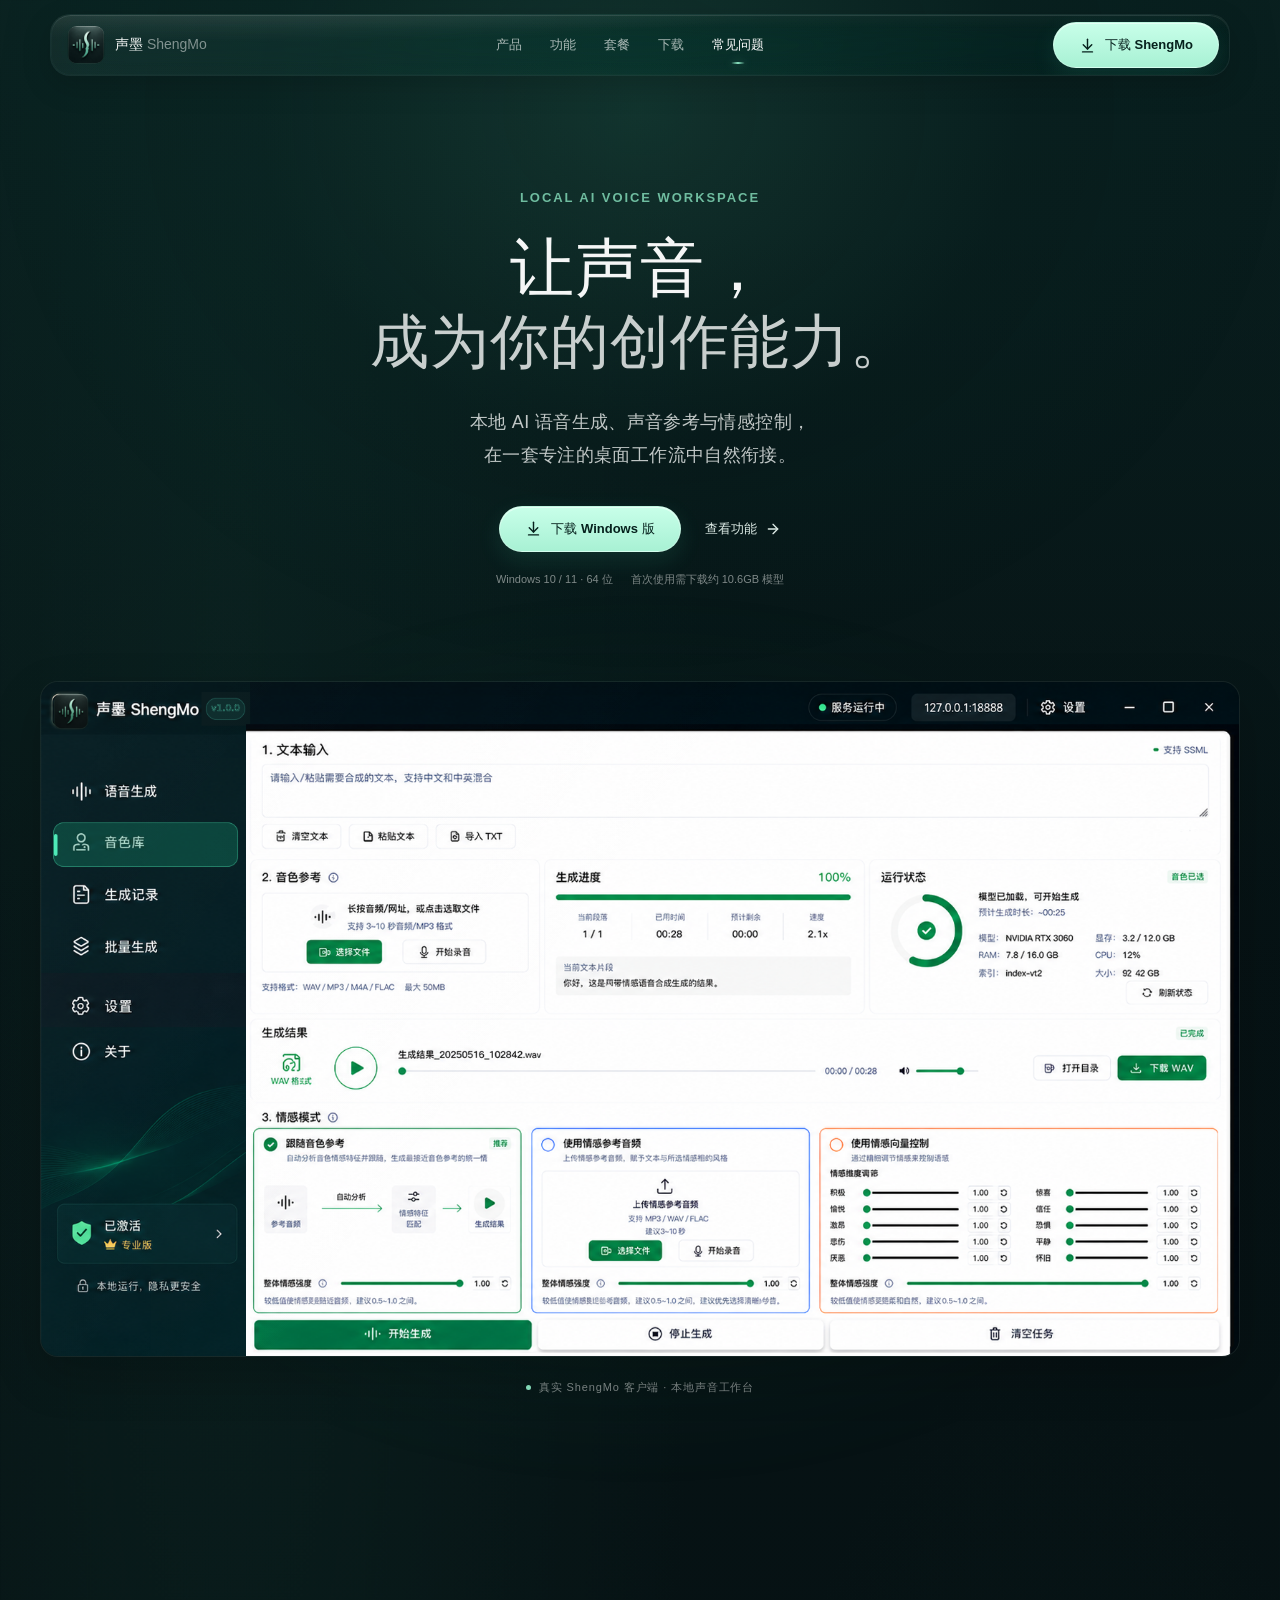
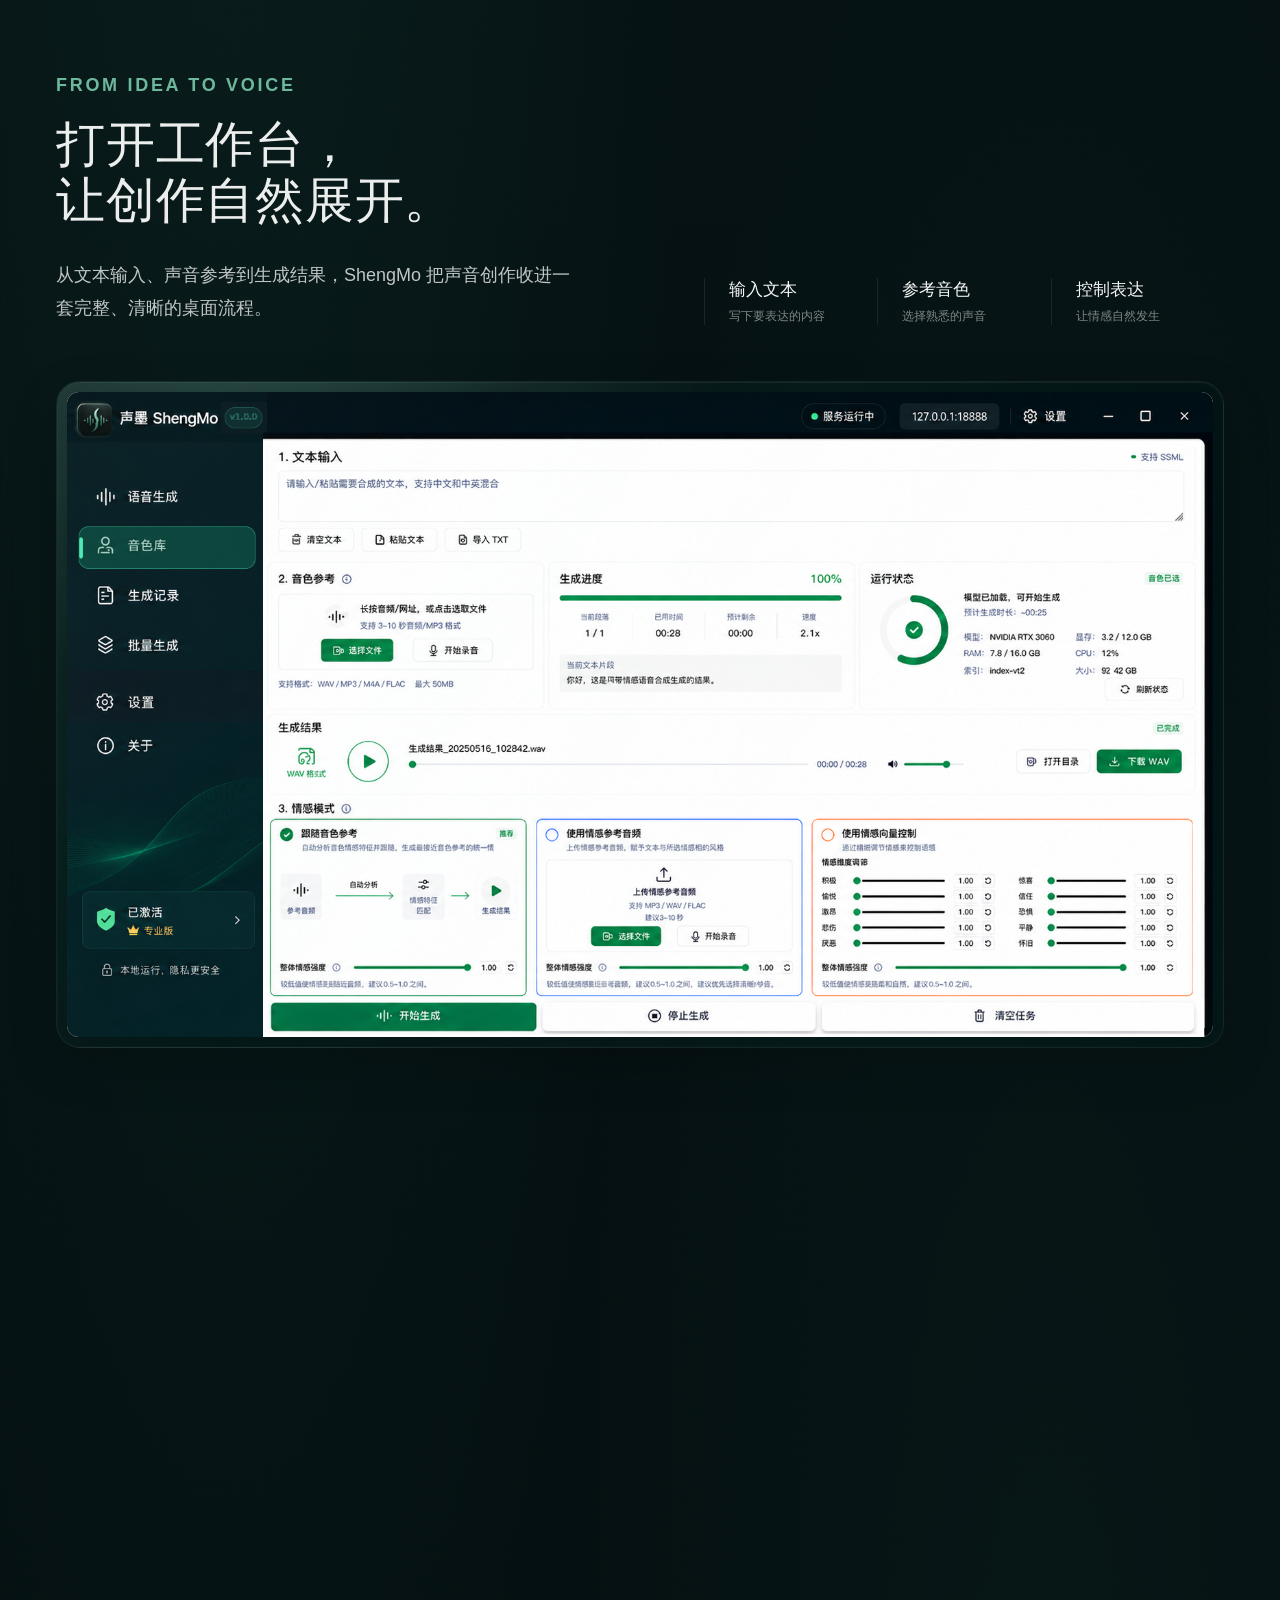
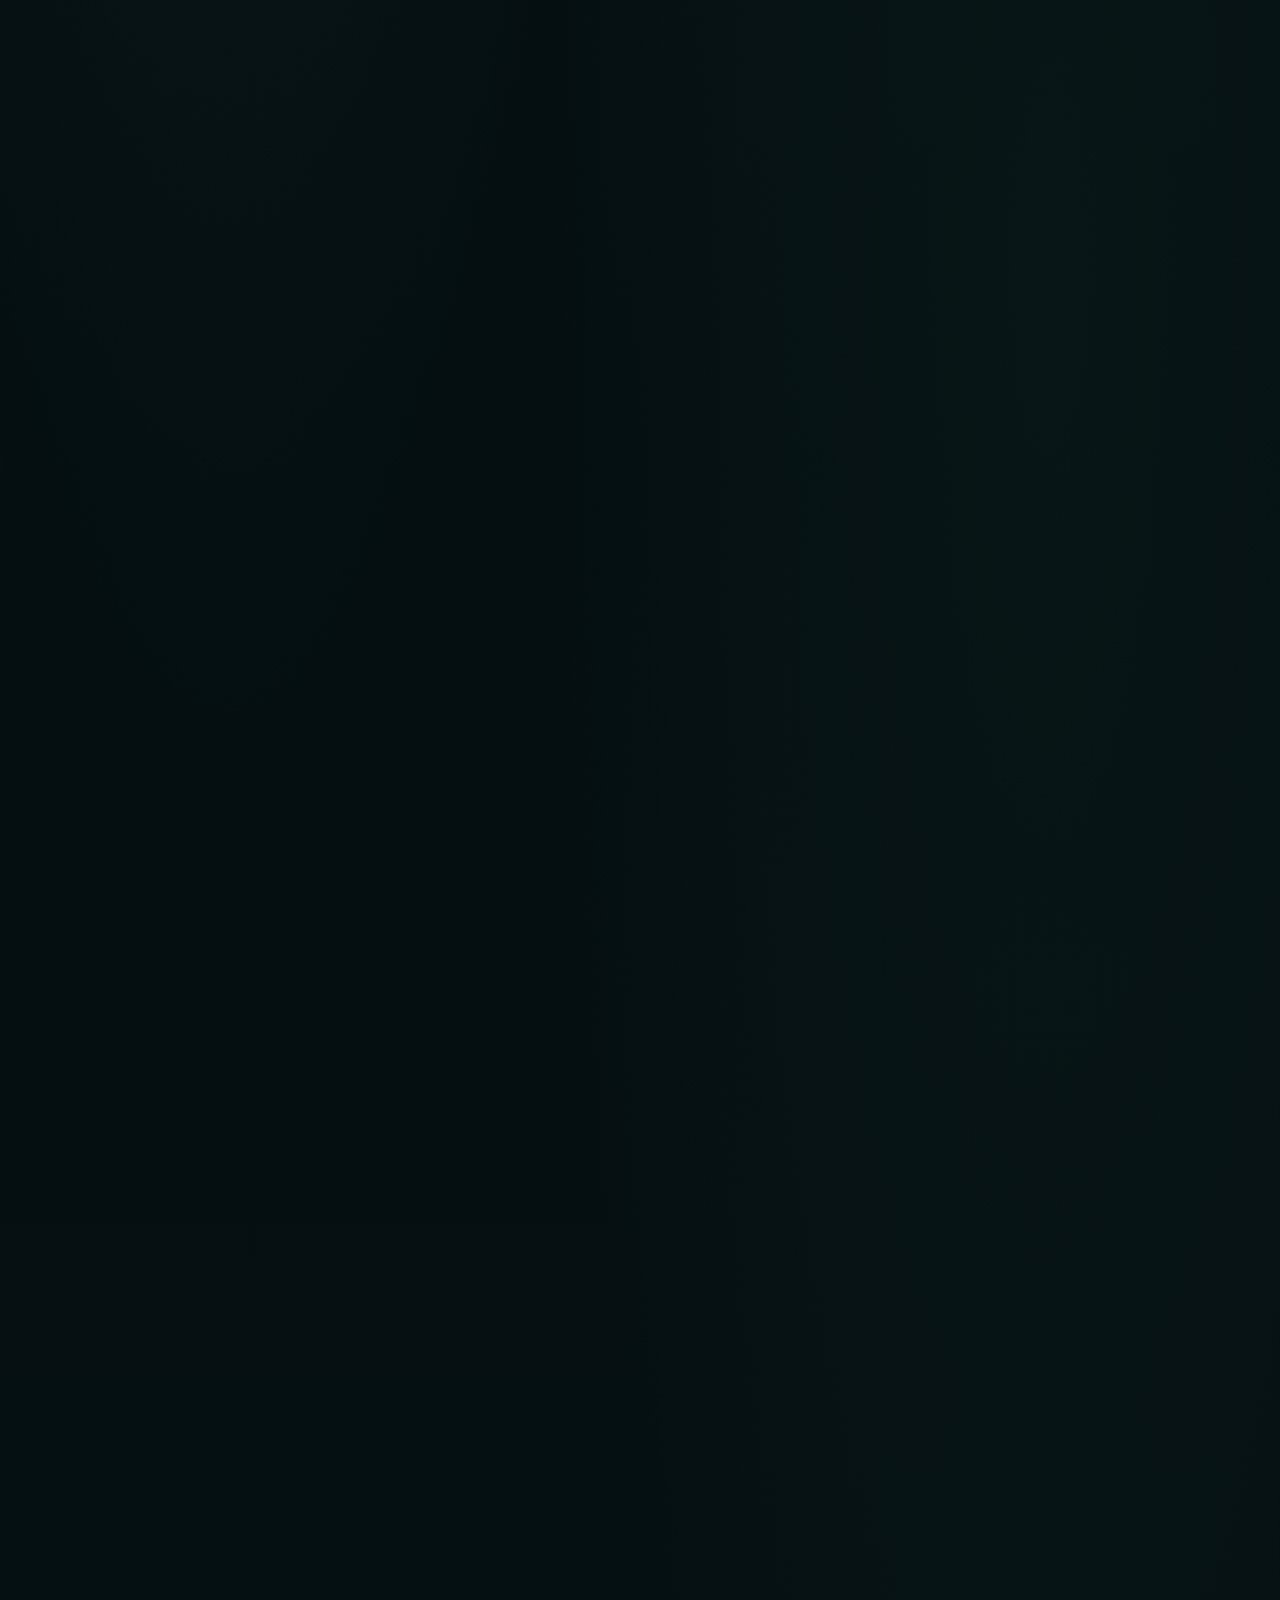
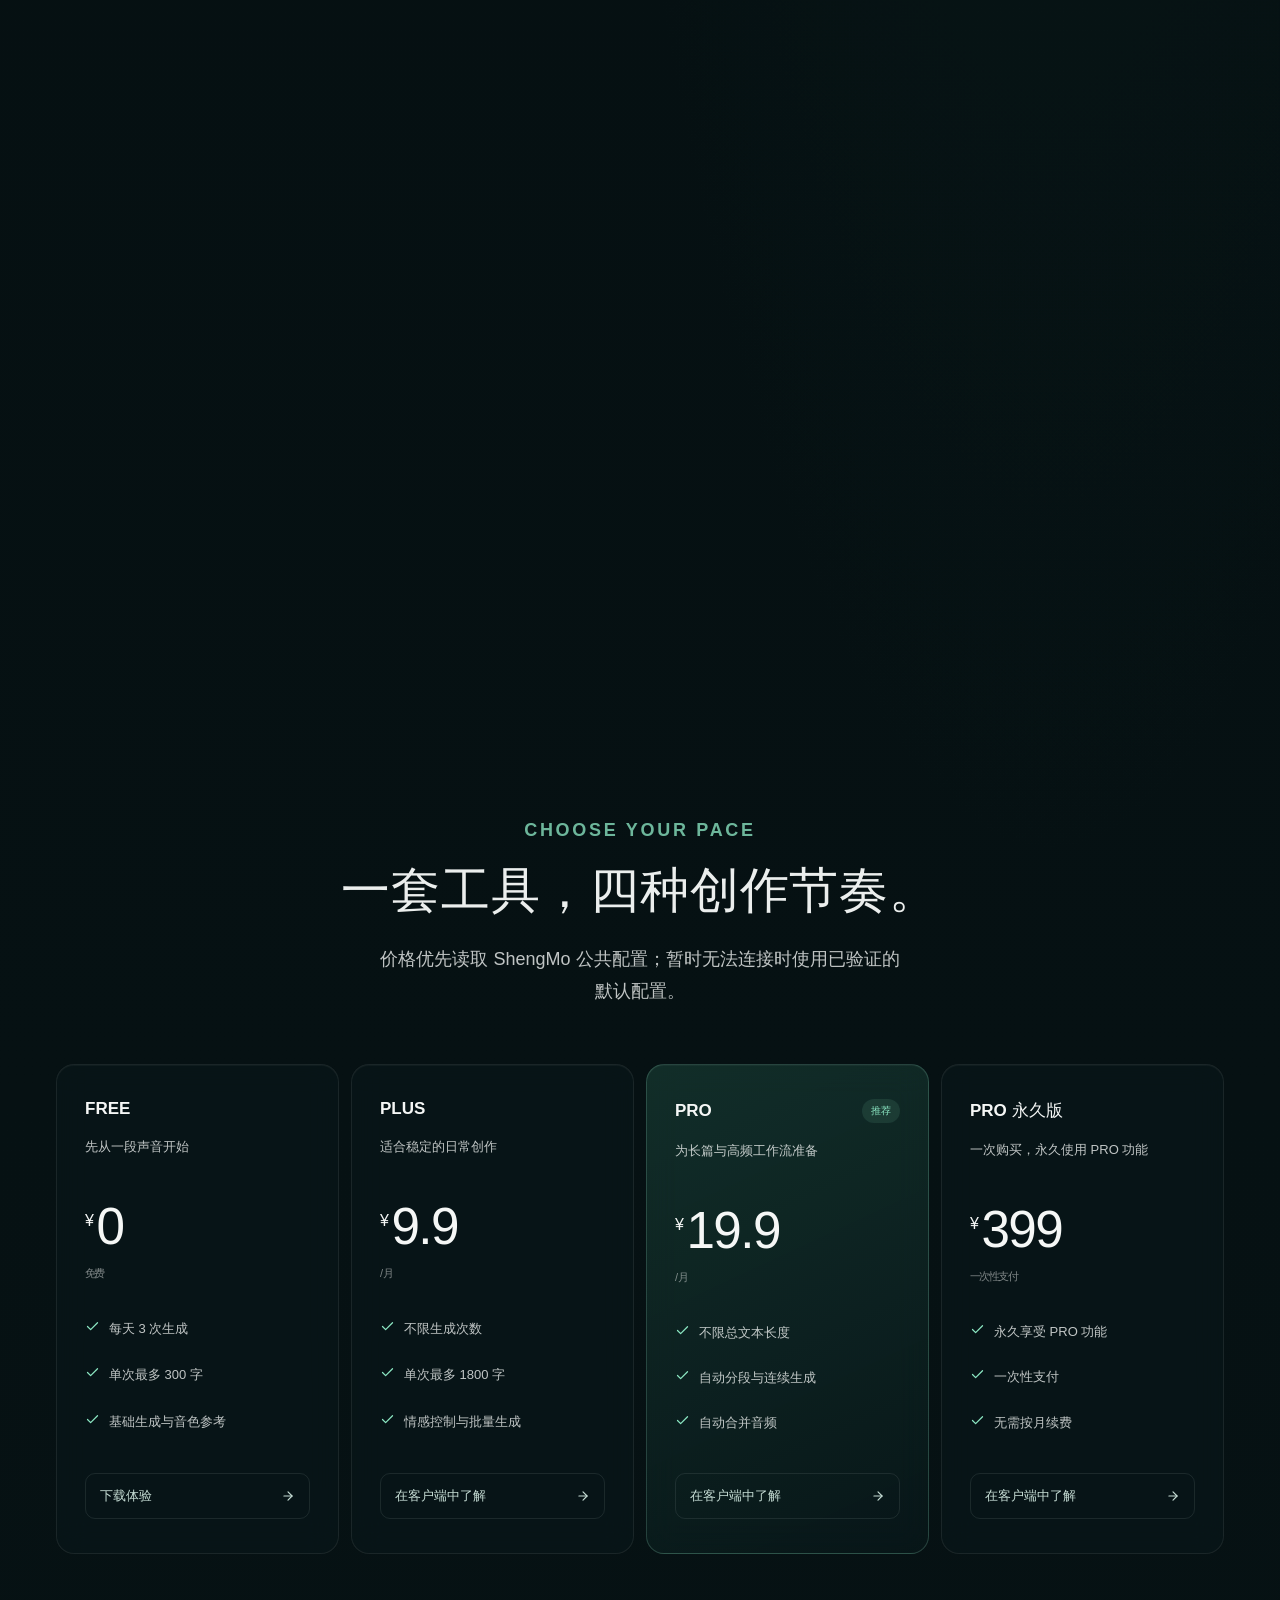
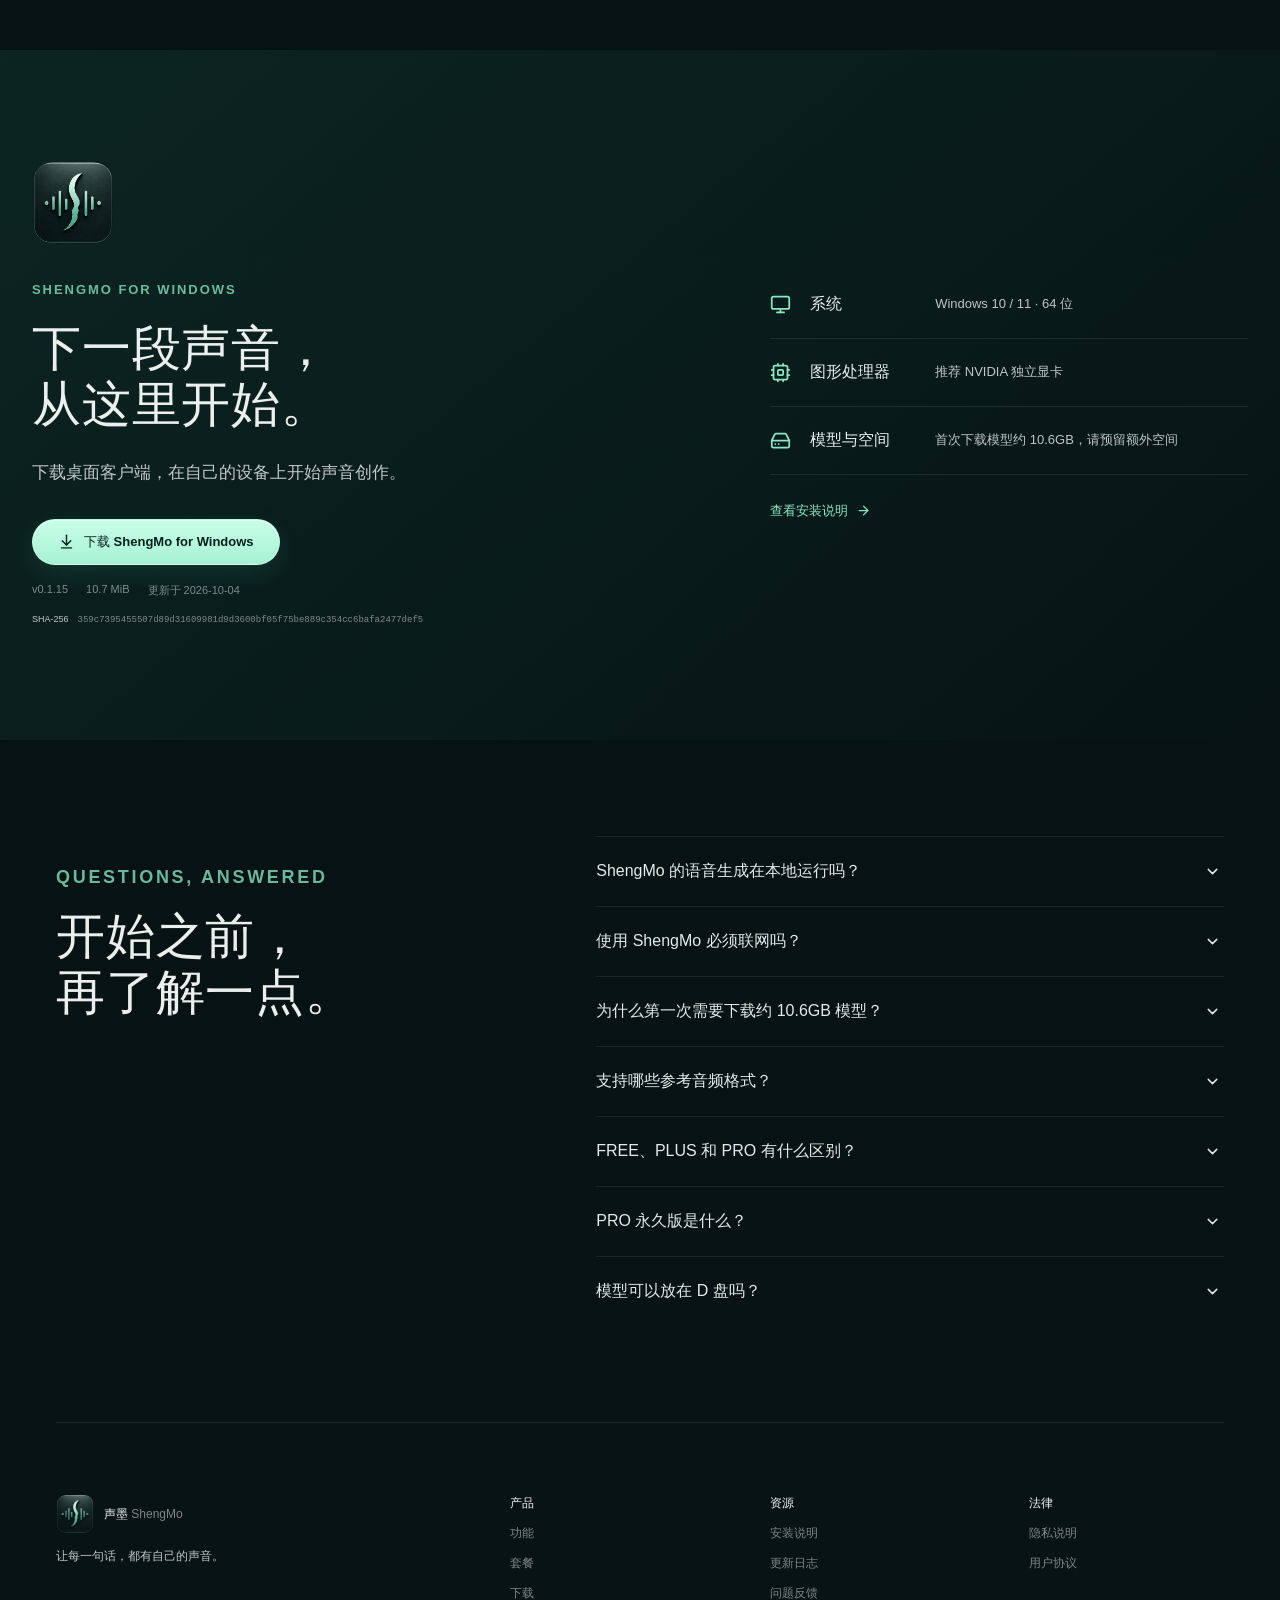
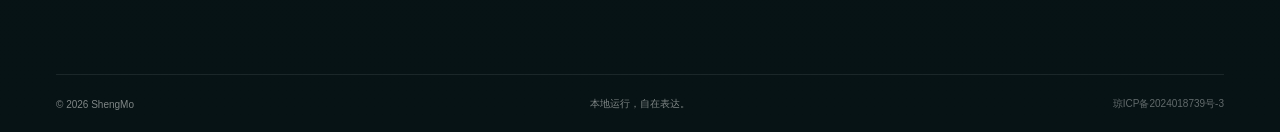
==== index.html @ d425d08d "Center feature titles and remove decorative labels" ====
<!doctype html><html lang="zh-CN"><head><meta charset="UTF-8"/><meta name="viewport" content="width=device-width,initial-scale=1"/><meta name="theme-color" content="#071416"/><meta name="description" content="ShengMo 声墨 AI 是 Windows 本地 AI 语音生成工作台，提供声音参考、情感控制、长文本与批量工作流。"/><meta name="robots" content="index,follow,max-image-preview:large"/><link rel="canonical" href="https://shengmoai.cn/"/><link rel="icon" href="/assets/brand/logo.png"/><link rel="apple-touch-icon" href="/assets/brand/logo.png"/><link rel="preload" as="image" href="/assets/product-ui/03-语音生成-新.png" fetchpriority="high"/><meta property="og:type" content="website"/><meta property="og:locale" content="zh_CN"/><meta property="og:site_name" content="ShengMo 声墨 AI"/><meta property="og:title" content="ShengMo 声墨 AI｜本地 AI 语音生成工作台"/><meta property="og:description" content="让声音成为你的创作能力。声音参考、情感控制与长文本工作流，主要在本地设备完成。"/><meta property="og:url" content="https://shengmoai.cn/"/><meta property="og:image" content="https://shengmoai.cn/assets/brand/splash-screen-reference.png"/><meta name="twitter:card" content="summary_large_image"/><meta name="twitter:title" content="ShengMo 声墨 AI｜本地 AI 语音生成工作台"/><meta name="twitter:description" content="声音参考、情感控制与长文本工作流，主要在本地设备完成。"/><meta name="twitter:image" content="https://shengmoai.cn/assets/brand/splash-screen-reference.png"/><script type="application/ld+json">{"@context":"https://schema.org","@type":"SoftwareApplication","name":"ShengMo 声墨 AI","applicationCategory":"MultimediaApplication","operatingSystem":"Windows 10, Windows 11","description":"Windows 本地 AI 语音生成工作台，提供声音参考、情感控制、长文本与批量工作流。","url":"https://shengmoai.cn/","softwareVersion":"0.1.0"}</script><title>ShengMo 声墨 AI｜本地 AI 语音生成工作台</title>  <script type="module" crossorigin src="/assets/index-Bf0ekmcc-feature-centered.js"></script>
  <link rel="stylesheet" crossorigin href="/assets/index-D6zKqRLf-feature-centered.css">
</head><body><div id="root"></div></body></html>
---- assets/index-D6zKqRLf-feature-centered.css ----
:root{font-family:Inter,PingFang SC,Microsoft YaHei,Segoe UI,Noto Sans SC,sans-serif;color:#f5f7f6;background:#061012;--bg:#061012;--text:#f5f7f6;--muted:rgba(245,247,246,.74);--dim:rgba(245,247,246,.48);--mint:#8be6c2;--line:rgba(201,234,221,.13);--layout:min(1400px, calc(100% - 112px) );--ease:cubic-bezier(.2,.7,.2,1)}*{box-sizing:border-box}html{scroll-behavior:smooth;scroll-padding-top:86px}body{margin:0;min-width:320px;background:radial-gradient(circle at 50% 0,rgba(33,102,83,.16),transparent 28%),var(--bg);color:var(--text);font-synthesis:none}a{color:inherit;text-decoration:none}button{font:inherit}figure,p,h1,h2,h3{margin:0}p{color:var(--muted);line-height:1.8}h1,h2,h3{font-family:Inter,PingFang SC,Microsoft YaHei,Segoe UI,Noto Sans SC,sans-serif;text-wrap:balance}.skip-link{position:fixed;z-index:99;left:16px;top:-70px;padding:10px 14px;background:#fff;color:#071212}.skip-link:focus{top:12px}.announcement{padding:9px 20px;text-align:center;background:#12332d;color:#d9fff0;font-size:12px}.site-header{position:fixed;z-index:50;top:14px;left:0;width:100%;padding:0 22px;transition:.3s var(--ease)}.nav-shell{width:min(1180px,100%);height:62px;margin:auto;padding:0 10px 0 16px;display:flex;align-items:center;justify-content:space-between;border:1px solid transparent;border-radius:16px;transition:.3s var(--ease)}.site-header.scrolled .nav-shell{border-color:var(--line);background:#050f10c7;box-shadow:0 12px 40px #0003;-webkit-backdrop-filter:blur(18px);backdrop-filter:blur(18px)}.brand{display:flex;align-items:center;gap:10px;font-size:14px;font-weight:600}.brand img{width:38px;height:38px;border-radius:10px}.brand b{font-weight:500;color:var(--dim)}.nav-links{display:flex;align-items:center;gap:28px}.nav-links a{position:relative;padding:20px 0;color:#f5f7f6ad;font-size:13px;transition:color .2s}.nav-links a:hover,.nav-links a.active{color:#fff}.nav-links a.active:after{content:"";position:absolute;bottom:12px;left:50%;width:4px;height:4px;border-radius:50%;background:var(--mint);transform:translate(-50%)}.nav-actions{display:flex;align-items:center}.menu{display:none;border:0;background:none;color:#fff}.button{min-height:46px;padding:0 25px;display:inline-flex;align-items:center;justify-content:center;gap:9px;border-radius:999px;background:#b8f1dc;color:#082018;font-size:13px;font-weight:600;transition:transform .2s var(--ease),filter .2s}.button:hover{transform:translateY(-1px);filter:brightness(1.06)}.button-quiet{min-height:42px;padding:0 20px}.link{display:inline-flex;align-items:center;gap:8px;color:#dceae5;font-size:13px;transition:color .2s,gap .2s}.link:hover{color:var(--mint);gap:11px}.eyebrow{color:#8be6c2c7;font-size:13px;font-weight:600;letter-spacing:.15em;line-height:1.3}.hero{position:relative;overflow:hidden;padding:190px 0 135px;background:linear-gradient(180deg,rgba(11,42,39,.52),rgba(6,16,18,.1) 62%,transparent)}.hero-aura{position:absolute;inset:-10% 0 auto;height:820px;background:radial-gradient(ellipse at 50% 32%,rgba(86,206,162,.12),rgba(10,58,49,.05) 42%,transparent 72%);pointer-events:none}.hero-copy{position:relative;z-index:2;width:min(820px,calc(100% - 40px));margin:auto;text-align:center}.hero h1{margin:26px 0 30px;font-size:clamp(60px,5vw,72px);font-weight:600;letter-spacing:.015em;line-height:1.14}.hero h1 span{font-size:.92em;font-weight:500;color:#f5f7f6c7}.hero-copy>p:not(.eyebrow):not(.hero-note){max-width:660px;margin:auto;font-size:18px;letter-spacing:.02em}.hero-actions{margin-top:34px;display:flex;align-items:center;justify-content:center;gap:24px}.hero-note{margin-top:17px;display:flex;justify-content:center;gap:18px;color:var(--dim);font-size:11px}.hero-product{--progress:0;position:relative;z-index:2;width:min(1350px,calc(100% - 80px));margin:92px auto 0;transform:translateY(calc((1 - var(--progress))*22px)) scale(calc(.96 + var(--progress)*.04));transform-origin:50% 30%;will-change:transform}.hero-product:before{content:"";position:absolute;z-index:-1;top:-13%;right:-5%;bottom:-13%;left:-5%;background:radial-gradient(ellipse,rgba(54,181,136,.13),transparent 68%);filter:blur(28px)}.product-shot img{display:block;width:100%;height:auto;object-fit:contain;object-position:center}.product-shot--hero{overflow:hidden;border:1px solid rgba(183,230,213,.2);border-radius:20px;background:#071517;box-shadow:0 45px 120px #00000080,0 0 90px #30ae8212}.product-caption{margin-top:20px;display:flex;justify-content:center;align-items:center;gap:8px;color:var(--dim);font-size:11px;letter-spacing:.08em}.product-caption span{width:5px;height:5px;border-radius:50%;background:var(--mint)}.section{width:var(--layout);margin:auto;padding:160px 0}.section h2{font-size:clamp(42px,3.8vw,56px);font-weight:550;letter-spacing:.018em;line-height:1.16}.section-copy>p,.section-head>p,.product-story-copy>p{font-size:18px;max-width:520px}.story-top{display:grid;grid-template-columns:minmax(0,1fr) minmax(520px,.9fr);gap:9vw;align-items:end;margin-bottom:65px}.section-copy .eyebrow,.section-head .eyebrow,.product-story-copy .eyebrow{margin-bottom:22px}.section-copy>p{margin-top:26px}.process{display:grid;grid-template-columns:repeat(3,1fr);gap:0;margin:0;padding:0;list-style:none}.process li{padding:0 24px;border-left:1px solid var(--line);display:flex;flex-direction:column;gap:9px}.process li span{color:var(--dim);font-size:11px}.process li strong{font-size:17px;font-weight:550}.process li small{color:var(--dim);font-size:12px}.visual-stage,.feature-visual{min-width:0;padding:clamp(28px,4vw,62px);border:1px solid rgba(190,231,215,.1);border-radius:22px;background:radial-gradient(circle at 50% 15%,rgba(95,213,169,.11),transparent 55%),linear-gradient(145deg,#0d2523,#081719);box-shadow:0 30px 90px #00000042;transition:transform .3s var(--ease),border-color .3s,box-shadow .3s,opacity .16s}.visual-stage:hover,.feature-visual:hover{transform:translateY(-2px);border-color:#bee7d730;box-shadow:0 38px 100px #00000057}.product-shot{min-width:0;width:100%}.product-shot--feature{overflow:hidden;border:1px solid rgba(201,234,221,.14);border-radius:15px;background:#fff;box-shadow:0 24px 65px #0000004d}.features{padding-top:130px}.section-head{max-width:790px;margin:0 auto 60px;text-align:center}.section-head>p{margin:24px auto 0}.feature-tabs{display:flex;justify-content:center;gap:4px;margin-bottom:24px;overflow-x:auto;scrollbar-width:none}.feature-tabs button{padding:11px 16px;border:0;border-radius:999px;background:transparent;color:var(--dim);cursor:pointer;white-space:nowrap;transition:.2s}.feature-tabs button span{margin-right:7px;font-size:10px}.feature-tabs button:hover{color:#fff}.feature-tabs button.selected{background:#8be6c21a;color:#effaf6}.feature-visual.switching{opacity:.2}.feature-copy{display:grid;grid-template-columns:1fr 1fr;align-items:end;gap:40px;margin-bottom:30px}.feature-copy h3{margin-top:8px;font-size:31px;font-weight:550}.feature-copy p{justify-self:end;max-width:430px;font-size:14px}.product-stories{padding-top:100px}.product-story{display:grid;grid-template-columns:minmax(300px,.34fr) minmax(0,.66fr);gap:6vw;align-items:center;padding:130px 0}.product-story.reverse{grid-template-columns:minmax(0,.66fr) minmax(300px,.34fr)}.product-story.reverse .product-story-copy{order:2}.product-story.reverse .visual-stage{order:1}.product-story-copy>span{display:block;margin-bottom:55px;color:var(--dim);font-size:11px}.product-story-copy h2{max-width:600px}.product-story-copy>p{margin-top:27px}.product-story .visual-stage{padding:clamp(24px,3.2vw,48px)}.pricing{padding-top:140px}.price-grid{display:grid;grid-template-columns:repeat(4,1fr);gap:12px}.price-grid article{min-height:490px;padding:34px 28px;display:flex;flex-direction:column;border:1px solid rgba(201,234,221,.1);border-radius:18px;background:#0c1c1e7a;transition:.25s var(--ease)}.price-grid article:hover{transform:translateY(-3px);border-color:#c9eadd33}.price-grid article.recommended{border-color:#8be6c24d;background:linear-gradient(155deg,#285b4b66,#0a1a1cb3)}.plan-top{display:flex;justify-content:space-between;align-items:center}.plan-top h3{font-size:17px;font-weight:600}.plan-top span{padding:5px 9px;border-radius:999px;background:#8be6c21a;color:var(--mint);font-size:10px}.price-grid article>p{margin-top:16px;font-size:13px}.price{margin:38px 0;font-size:clamp(46px,4vw,56px);font-weight:500;letter-spacing:-.03em}.price sup{margin-right:4px;font-size:16px}.price small{display:block;margin-top:10px;color:var(--dim);font-size:11px;font-weight:400}.price-grid ul{margin:0;padding:0;display:grid;gap:15px;list-style:none;flex:1}.price-grid li{display:flex;gap:9px;color:var(--muted);font-size:13px;line-height:1.55}.price-grid li svg{flex:none;color:var(--mint)}.price-grid article>a{min-height:46px;margin-top:30px;padding:0 14px;display:flex;align-items:center;justify-content:space-between;border:1px solid var(--line);border-radius:10px;color:#c6ddd5;font-size:13px;transition:.2s}.price-grid article>a:hover{border-color:#8be6c247;background:#8be6c20f;color:#fff}.download{position:relative;display:grid;grid-template-columns:1fr .8fr;gap:11vw;align-items:center;margin-top:80px;padding:145px max(32px,calc((100vw - 1400px)/2));width:100%;background:linear-gradient(140deg,#1340366b,#07141659)}.download-aura{display:none}.download-copy>img{width:82px;height:82px;margin-bottom:34px;border-radius:22px}.download-copy h2{margin:22px 0 25px}.download-copy>p:not(.eyebrow):not(.checksum){margin-bottom:30px;font-size:17px}.release-meta{display:flex;gap:18px;margin-top:18px;color:var(--dim);font-size:11px}.checksum{margin-top:13px;font-size:9px;overflow-wrap:anywhere}.checksum code{color:var(--dim)}.requirements>div{display:grid;grid-template-columns:40px 125px 1fr;align-items:center;padding:23px 0;border-bottom:1px solid var(--line)}.requirements svg{color:var(--mint)}.requirements dt{color:#e6eeeb}.requirements dd{margin:0;color:var(--muted);font-size:13px;line-height:1.6}.requirements>a{margin-top:27px;display:flex;gap:8px;align-items:center;color:var(--mint);font-size:13px}.faq{display:grid;grid-template-columns:.7fr 1.1fr;gap:11vw}.faq-list details{border-top:1px solid var(--line)}.faq-list summary{padding:24px 0;display:grid;grid-template-columns:42px 1fr 20px;align-items:center;color:#e3ebe8;cursor:pointer;list-style:none;transition:.2s}.faq-list summary::-webkit-details-marker{display:none}.faq-list summary span{color:var(--dim);font-size:10px}.faq-list summary svg{transition:transform .2s}.faq-list details[open] summary svg{transform:rotate(180deg)}.faq-list details p{padding:0 20px 25px 42px;font-size:14px}footer{width:var(--layout);margin:20px auto 0;border-top:1px solid var(--line)}.footer-main{padding:68px 0;display:grid;grid-template-columns:2fr repeat(3,1fr);gap:65px}.footer-main>div{display:flex;flex-direction:column;align-items:flex-start;gap:13px}.footer-main p,.footer-main a,.footer-main strong{font-size:12px}.footer-main>div>a:not(.brand){color:var(--dim)}.footer-main>div>a:hover{color:#fff}.footer-bottom{padding:22px 0;display:flex;justify-content:space-between;border-top:1px solid var(--line);color:var(--dim);font-size:10px}.resource-page{min-height:100vh;padding:38px max(28px,calc((100vw - 900px)/2));display:flex;flex-direction:column}.resource-page>.brand{align-self:flex-start}.resource-page>div{margin:auto 0;padding:100px 0}.resource-page h1{margin:22px 0 35px;font-size:clamp(48px,7vw,80px);font-weight:550}.resource-page p{max-width:720px;margin:18px 0;font-size:16px}.resource-page .link,.resource-page .button{margin-top:34px}.not-found h1{max-width:800px}[data-reveal]{opacity:0;transform:translateY(22px);transition:opacity .72s var(--ease),transform .72s var(--ease)}[data-reveal].is-visible{opacity:1;transform:none}@media(max-width:1100px){:root{--layout:min(100% - 64px,1400px)}.nav-links{gap:18px}.story-top,.product-story,.product-story.reverse{grid-template-columns:1fr;gap:50px}.product-story.reverse .product-story-copy,.product-story.reverse .visual-stage{order:initial}.price-grid{grid-template-columns:repeat(2,1fr)}.price-grid article{min-height:420px}.download{padding-inline:32px}}@media(max-width:760px){:root{--layout: calc(100% - 40px) }html{scroll-padding-top:76px}.site-header{top:9px;padding:0 11px}.nav-shell{height:58px;border-radius:15px}.brand img{width:34px;height:34px}.brand b,.nav-actions .button{display:none}.menu{display:flex;padding:8px}.nav-links{position:absolute;left:11px;right:11px;top:66px;padding:12px;display:none;flex-direction:column;align-items:stretch;gap:2px;border:1px solid var(--line);border-radius:15px;background:#061213f7;box-shadow:0 24px 60px #0006}.nav-links.open{display:flex}.nav-links a{padding:12px}.nav-links a.active:after{display:none}.hero{padding:135px 0 90px}.hero-copy{width:calc(100% - 40px)}.hero h1{font-size:clamp(36px,10.5vw,44px);line-height:1.17}.hero h1 span{font-size:.93em}.hero-copy>p:not(.eyebrow):not(.hero-note){font-size:15px}.hero-copy br{display:none}.hero-actions{margin-top:28px;flex-direction:column;gap:17px}.hero-note{flex-direction:column;gap:2px;line-height:1.6}.hero-product{width:calc(100% - 24px);margin-top:62px;transform:none}.product-shot--hero{border-radius:11px}.product-caption{font-size:9px}.section{padding:105px 0}.section h2{font-size:clamp(36px,10vw,44px);line-height:1.19}.section-copy>p,.section-head>p,.product-story-copy>p{font-size:15px}.story-top{gap:42px;margin-bottom:36px}.process{grid-template-columns:1fr}.process li{padding:17px 0;border-left:0;border-top:1px solid var(--line)}.visual-stage,.feature-visual{padding:14px;border-radius:14px}.product-shot--feature{border-radius:8px}.features{padding-top:90px}.section-head{margin-bottom:38px;text-align:left}.feature-tabs{justify-content:flex-start;margin-right:-20px}.feature-tabs button{padding:10px 12px}.feature-visual{display:flex;flex-direction:column}.feature-copy{grid-template-columns:1fr;gap:12px;margin-bottom:20px}.feature-copy p{justify-self:start}.product-story{padding:85px 0;gap:34px}.product-story-copy>span{margin-bottom:35px}.product-story-copy>p{margin-top:22px}.price-grid{grid-template-columns:1fr}.price-grid article{min-height:420px}.download{grid-template-columns:1fr;gap:70px;margin-top:30px;padding:105px 20px}.requirements>div{grid-template-columns:34px 90px 1fr}.faq{grid-template-columns:1fr;gap:48px}.footer-main{grid-template-columns:1fr 1fr;gap:42px 24px}.footer-main>div:first-child{grid-column:1/-1}.footer-bottom{flex-direction:column;gap:12px}.resource-page{padding:25px 22px}}@media(prefers-reduced-motion:reduce){html{scroll-behavior:auto}*,*:before,*:after{animation-duration:.01ms!important;transition-duration:.01ms!important}.hero-product{transform:none!important}[data-reveal]{opacity:1;transform:none}}:root{--muted:rgba(245,247,246,.78);--dim:rgba(245,247,246,.5);--line:rgba(237,255,248,.085);--glass:rgba(8,20,20,.46)}body{background:radial-gradient(ellipse at 18% 8%,rgba(35,114,91,.13),transparent 32%),radial-gradient(ellipse at 82% 43%,rgba(52,145,112,.055),transparent 34%),linear-gradient(180deg,#071416,#050f11 45%,#071315)}p{line-height:1.82}.nav-shell{border-color:#ffffff0b;border-radius:20px;background:#0610103d;box-shadow:inset 0 1px #ffffff09;backdrop-filter:blur(14px) saturate(120%);-webkit-backdrop-filter:blur(14px) saturate(120%)}.site-header.scrolled .nav-shell{border-color:#ffffff13;background:#050f10b3;box-shadow:0 12px 40px #0000002e,inset 0 1px #ffffff0e;backdrop-filter:blur(20px) saturate(125%);-webkit-backdrop-filter:blur(20px) saturate(125%)}.button{border:1px solid rgba(255,255,255,.24);background:linear-gradient(180deg,#c8ffe9,#a8f1d4);box-shadow:0 8px 24px #58ffcd1a,inset 0 1px #ffffff80;color:#06211d}.button:hover{filter:brightness(1.025);box-shadow:0 10px 28px #58ffcd21,inset 0 1px #ffffff94}.hero h1{font-weight:600;line-height:1.12;color:#fffffff5}.hero h1 span{font-weight:600;color:#f5f7f6cf}.section h2{font-weight:600;letter-spacing:.016em;line-height:1.15;color:#fafcfbf0}.product-shot--hero{border-color:#ffffff18;border-radius:18px;background:#07151780;box-shadow:0 20px 70px #00000061,inset 0 1px #ffffff0e,0 0 0 1px #78ffdc05}.visual-stage,.feature-visual{position:relative;padding:clamp(24px,3vw,40px);border-color:#ffffff16;border-radius:24px;background:radial-gradient(circle at 50% 45%,rgba(70,255,210,.055),transparent 60%),var(--glass);box-shadow:0 14px 50px #00000040,inset 0 1px #ffffff0e,0 0 0 1px #78ffdc05;backdrop-filter:blur(18px) saturate(120%);-webkit-backdrop-filter:blur(18px) saturate(120%)}.visual-stage:hover,.feature-visual:hover{border-color:#ffffff24;box-shadow:0 18px 58px #0000004d,inset 0 1px #ffffff12,0 0 36px #46ffd20b}.product-shot--feature{border-color:#ffffff17;border-radius:14px;box-shadow:0 18px 54px #00000040,inset 0 1px #ffffff0b}.price-grid article{border-color:#ffffff13;background:#0c1c1e6b;box-shadow:inset 0 1px #ffffff09;backdrop-filter:blur(16px) saturate(115%);-webkit-backdrop-filter:blur(16px) saturate(115%)}.price-grid article:hover{border-color:#ffffff2e;box-shadow:0 18px 52px #0000003d,inset 0 1px #ffffff0d}.price-grid article.recommended{border-color:#a0eed133;background:linear-gradient(155deg,#2557486b,#0a1a1c8c)}@media(max-width:760px){.nav-shell{border-radius:18px}.hero h1{font-weight:600;line-height:1.13}.hero h1 span{font-weight:600}.section h2{font-weight:600;line-height:1.16}.visual-stage,.feature-visual{padding:16px;border-radius:18px}.product-shot--hero,.product-shot--feature{border-radius:10px}}.product-stories{padding-top:48px;padding-bottom:72px}.product-story,.product-story.reverse{grid-template-columns:minmax(360px,36%) minmax(0,60%);gap:4%;padding:96px 0}.product-story.reverse{grid-template-columns:minmax(0,60%) minmax(360px,36%)}.product-story-copy>span{margin-bottom:28px}.product-story-copy h2{font-size:clamp(44px,3.5vw,52px);letter-spacing:.01em;line-height:1.15}.visual-stage,.feature-visual{width:100%;overflow:hidden;padding:18px;border:1px solid rgba(220,255,245,.08);background:linear-gradient(145deg,#122a266b,#06141347);box-shadow:0 24px 70px #00000042,inset 0 1px #ffffff0b;backdrop-filter:blur(18px) saturate(125%);-webkit-backdrop-filter:blur(18px) saturate(125%)}.visual-stage:before,.feature-visual:before{content:"";position:absolute;z-index:-1;top:0;right:0;bottom:0;left:0;border-radius:inherit;background:radial-gradient(circle at 52% 48%,rgba(70,255,210,.055),transparent 62%);pointer-events:none}.product-shot--feature{border:0;box-shadow:0 14px 44px #00000045}.nav-shell{background:#0714136b;border-color:#fff1;box-shadow:0 10px 35px #00000026,inset 0 1px #ffffff09;backdrop-filter:blur(18px) saturate(130%);-webkit-backdrop-filter:blur(18px) saturate(130%)}.site-header.scrolled .nav-shell{background:#071413a8}@media(max-width:1100px){.product-story,.product-story.reverse{grid-template-columns:1fr;gap:38px;padding:88px 0}.product-story.reverse .product-story-copy,.product-story.reverse .visual-stage{order:initial}.product-story-copy h2{max-width:720px}}@media(max-width:760px){.product-stories{padding-top:24px;padding-bottom:44px}.product-story,.product-story.reverse{gap:26px;padding:64px 0}.product-story-copy>span{margin-bottom:22px}.visual-stage,.feature-visual{padding:10px;border-radius:16px}}:root{--section-space-xl:112px;--section-space-lg:96px;--section-space-md:72px;--section-space-sm:56px}.section{padding-block:var(--section-space-lg)}.story{padding-top:var(--section-space-xl);padding-bottom:var(--section-space-sm)}.features{padding-top:var(--section-space-md);padding-bottom:var(--section-space-md)}.product-stories{padding-block:24px var(--section-space-md)}.product-story,.product-story.reverse{padding-block:var(--section-space-md)}.pricing{padding-top:var(--section-space-lg);padding-bottom:var(--section-space-lg)}.download{margin-top:0;padding-block:var(--section-space-xl)}.faq{padding-block:var(--section-space-lg)}footer{margin-top:0}.footer-main{padding-block:var(--section-space-md)}.section-copy .eyebrow,.section-head .eyebrow,.product-story-copy .eyebrow{margin-bottom:20px}.section-copy>p,.product-story-copy>p{margin-top:30px}.story-top,.section-head{margin-bottom:var(--section-space-sm)}.visual-stage,.feature-visual{border-color:#dcfff513;background:radial-gradient(circle at 48% 22%,rgba(62,183,144,.055),transparent 48%),linear-gradient(145deg,#0e2a2552,#06141233);box-shadow:0 20px 60px #00000038,inset 0 1px #ffffff0a;backdrop-filter:blur(24px) saturate(145%);-webkit-backdrop-filter:blur(24px) saturate(145%)}.visual-stage:hover,.feature-visual:hover{border-color:#dcfff51a;box-shadow:0 24px 66px #00000040,inset 0 1px #ffffff0d}.product-shot--hero{border-color:#dcfff513;background:linear-gradient(145deg,#0e2a254d,#0614122e);box-shadow:0 20px 60px #00000040,inset 0 1px #ffffff0a}.nav-shell{background:#0716146b;border-color:#dcfff514;box-shadow:0 10px 28px #0000002e,inset 0 1px #ffffff0d;backdrop-filter:blur(22px) saturate(145%);-webkit-backdrop-filter:blur(22px) saturate(145%)}.site-header.scrolled .nav-shell{background:#07161494;border-color:#dcfff516;box-shadow:0 12px 32px #0003,inset 0 1px #ffffff0d;backdrop-filter:blur(22px) saturate(145%);-webkit-backdrop-filter:blur(22px) saturate(145%)}@media(max-width:1100px){:root{--section-space-xl:96px;--section-space-lg:82px;--section-space-md:64px;--section-space-sm:48px}.product-story,.product-story.reverse{padding-block:var(--section-space-md)}}@media(max-width:760px){:root{--section-space-xl:72px;--section-space-lg:64px;--section-space-md:56px;--section-space-sm:44px}.section{padding-block:var(--section-space-lg)}.story{padding-top:var(--section-space-xl);padding-bottom:var(--section-space-sm)}.features{padding-block:var(--section-space-sm)}.product-stories{padding-block:16px var(--section-space-sm)}.product-story,.product-story.reverse{padding-block:var(--section-space-sm)}.pricing,.faq{padding-block:var(--section-space-lg)}.download{padding-block:var(--section-space-xl)}.footer-main{padding-block:var(--section-space-sm)}.story-top,.section-head{margin-bottom:var(--section-space-sm)}}.product-story,.product-story.reverse{padding-block:44px}.product-story .visual-stage,.intro-product.visual-stage,.feature-visual{padding:10px}.visual-stage,.feature-visual{border-color:#dcfff50e;background:linear-gradient(145deg,#0e2a252e,#04100e14);box-shadow:0 18px 48px #0000002e,inset 0 1px #ffffff08;backdrop-filter:blur(28px) saturate(160%);-webkit-backdrop-filter:blur(28px) saturate(160%)}.visual-stage:before,.feature-visual:before{z-index:0;background:radial-gradient(circle at 50% 20%,rgba(73,221,169,.075),transparent 58%)}.visual-stage>.product-shot,.feature-visual>.product-shot,.feature-visual>.feature-copy{position:relative;z-index:1}.visual-stage:hover,.feature-visual:hover{border-color:#dcfff514;box-shadow:0 22px 54px #00000036,inset 0 1px #ffffff09}.product-shot--feature{border-radius:12px;box-shadow:0 10px 32px #0003}.product-shot--hero{border-color:#dcfff50e;background:#0512101a;box-shadow:0 18px 48px #00000038,inset 0 1px #ffffff08}.nav-shell{background:#07161447;border-color:#dcfff50f;box-shadow:0 8px 24px #00000024,inset 0 1px #ffffff09;backdrop-filter:blur(26px) saturate(160%);-webkit-backdrop-filter:blur(26px) saturate(160%)}.site-header.scrolled .nav-shell{background:#07161475;border-color:#dcfff512;backdrop-filter:blur(26px) saturate(160%);-webkit-backdrop-filter:blur(26px) saturate(160%)}@media(max-width:1100px){.product-story,.product-story.reverse{padding-block:40px}}@media(max-width:760px){.product-story,.product-story.reverse{padding-block:34px}.product-story .visual-stage,.intro-product.visual-stage,.feature-visual{padding:6px}.visual-stage,.feature-visual{border-radius:13px}.product-shot--feature{border-radius:8px}}.process li{gap:7px}.process li strong{margin-top:0}.feature-tabs button{padding-inline:19px}.product-story-copy .eyebrow{margin-top:0}.faq-list summary{grid-template-columns:1fr 20px;column-gap:18px}.faq-list details p{padding-left:0}.nav-shell{position:relative;overflow:hidden;background:linear-gradient(180deg,#0a1c184f,#0816142b);border-color:#e6fff813;box-shadow:0 10px 30px #00000029,inset 0 1px #ffffff0d,inset 0 -1px #ffffff04;backdrop-filter:blur(30px) saturate(170%) brightness(1.04);-webkit-backdrop-filter:blur(30px) saturate(170%) brightness(1.04)}.site-header.scrolled .nav-shell{background:linear-gradient(180deg,#0a1c186e,#08161445);border-color:#e6fff816;backdrop-filter:blur(30px) saturate(170%) brightness(1.04);-webkit-backdrop-filter:blur(30px) saturate(170%) brightness(1.04)}.nav-shell:before{content:"";position:absolute;z-index:0;top:0;right:0;bottom:0;left:0;pointer-events:none;background:linear-gradient(112deg,rgba(255,255,255,.055) 0%,rgba(184,255,232,.018) 24%,transparent 48%,rgba(255,255,255,.012) 76%,transparent 100%)}.nav-shell>*{position:relative;z-index:1}.visual-stage,.feature-visual{background:radial-gradient(ellipse at 16% 0,rgba(178,255,230,.06),transparent 36%),linear-gradient(135deg,#12302933,#0816141a);border-color:#ebfff811;box-shadow:0 18px 48px #0000002e,inset 0 1px #ffffff0b,inset 0 -1px #ffffff03;backdrop-filter:blur(32px) saturate(165%) brightness(1.035);-webkit-backdrop-filter:blur(32px) saturate(165%) brightness(1.035)}.visual-stage:after,.feature-visual:after{content:"";position:absolute;z-index:2;top:0;right:0;bottom:0;left:0;border-radius:inherit;pointer-events:none;background:linear-gradient(124deg,rgba(255,255,255,.045) 0%,rgba(193,255,235,.014) 19%,transparent 43%,rgba(255,255,255,.008) 72%,transparent 100%);box-shadow:inset 1px 0 #ffffff05}.visual-stage:hover,.feature-visual:hover{border-color:#ebfff816;box-shadow:0 22px 54px #0003,inset 0 1px #ffffff0e,inset 0 -1px #ffffff04}.product-shot--hero{position:relative;border-color:#ebfff811;background:#08161414;box-shadow:0 18px 48px #0003,inset 0 1px #ffffff0a,inset 0 -1px #ffffff03}.product-shot--hero:after{content:"";position:absolute;top:0;right:0;bottom:0;left:0;pointer-events:none;background:linear-gradient(125deg,rgba(255,255,255,.035),transparent 28%,transparent 75%,rgba(177,255,231,.012));box-shadow:inset 1px 0 #ffffff05}@media(max-width:760px){.feature-tabs button{padding-inline:15px}.faq-list summary{grid-template-columns:1fr 18px;column-gap:12px}}:root{--motion-quick:.22s;--motion-medium:.36s;--motion-reveal:.76s;--motion-ease:cubic-bezier(.22,1,.36,1)}.site-header{transition:transform var(--motion-medium) var(--motion-ease)}.nav-shell{isolation:isolate;transition:background var(--motion-medium) var(--motion-ease),border-color var(--motion-medium) var(--motion-ease),box-shadow var(--motion-medium) var(--motion-ease),backdrop-filter var(--motion-medium) var(--motion-ease)}.site-header.scrolled{transform:translateY(-2px)}.site-header.scrolled .nav-shell{box-shadow:0 14px 38px #0000002e,inset 0 1px #fff1,inset 0 -1px #ffffff05}.nav-shell:before{background-size:220% 100%;animation:glass-drift 18s ease-in-out infinite alternate}.nav-shell:after{content:"";position:absolute;z-index:0;top:0;right:0;bottom:0;left:0;border-radius:inherit;pointer-events:none;background:radial-gradient(ellipse at 18% -30%,rgba(226,255,247,.11),transparent 42%),linear-gradient(180deg,rgba(255,255,255,.028),transparent 24%,transparent 76%,rgba(90,211,171,.012));box-shadow:inset 0 1px #ffffff0e,inset 1px 0 #cdffef06}.nav-links a{transition:color var(--motion-quick) ease,opacity var(--motion-quick) ease,text-shadow var(--motion-quick) ease}.nav-links a:hover{color:#fffffff5;text-shadow:0 0 18px rgba(172,255,226,.12)}.nav-links a.active:after{width:14px;height:2px;bottom:10px;border-radius:99px;background:linear-gradient(90deg,transparent,var(--mint),transparent);box-shadow:0 0 10px #8be6c24d;transition:width var(--motion-medium) var(--motion-ease),opacity var(--motion-quick) ease}.button{transition:transform var(--motion-quick) var(--motion-ease),filter var(--motion-quick) ease,box-shadow var(--motion-medium) var(--motion-ease),border-color var(--motion-quick) ease}.button:hover{transform:translateY(-2px);filter:brightness(1.045) saturate(1.04);border-color:#ffffff57;box-shadow:0 12px 30px #58ffcd26,inset 0 1px #ffffffad,inset 0 -1px #07372814}.button:active{transform:translateY(0);filter:brightness(.99);box-shadow:0 5px 16px #58ffcd1a,inset 0 1px 2px #052d221f}.button svg,.link svg,.price-grid article>a svg,.requirements>a svg{transition:transform var(--motion-quick) var(--motion-ease)}.button:hover svg{transform:translateY(1px)}.link:hover svg,.price-grid article>a:hover svg,.requirements>a:hover svg{transform:translate(2px)}.feature-tabs button{transition:color var(--motion-quick) ease,background var(--motion-medium) var(--motion-ease),box-shadow var(--motion-medium) var(--motion-ease),transform var(--motion-quick) var(--motion-ease)}.feature-tabs button:hover{transform:translateY(-1px);background:#8be6c20b;text-shadow:0 0 16px rgba(139,230,194,.1)}.feature-tabs button:active{transform:translateY(0)}.feature-tabs button.selected{box-shadow:inset 0 1px #ffffff0b,0 8px 22px #00000014}[data-reveal]{transition:opacity var(--motion-reveal) var(--motion-ease),transform var(--motion-reveal) var(--motion-ease)}.story-top .process[data-reveal],.feature-stage[data-reveal],.requirements[data-reveal],.faq-list[data-reveal]{transition-delay:90ms}.intro-product[data-reveal]{transition-delay:.15s}.product-story[data-reveal] .product-story-copy{transition:opacity .65s var(--motion-ease),transform .65s var(--motion-ease)}.product-story[data-reveal] .visual-stage{transition-delay:.11s}.product-story[data-reveal]:not(.is-visible) .product-story-copy{opacity:0;transform:translateY(18px)}.product-story[data-reveal].is-visible .product-story-copy{opacity:1;transform:none}.hero-aura{--drift:0px;transform:translate3d(0,var(--drift),0);transition:transform .12s linear;will-change:transform}.visual-stage,.feature-visual{isolation:isolate;transition:transform var(--motion-medium) var(--motion-ease),border-color var(--motion-medium) ease,box-shadow var(--motion-medium) var(--motion-ease),opacity var(--motion-quick) ease,background var(--motion-medium) ease}.visual-stage:before,.feature-visual:before{background:radial-gradient(ellipse at 16% -8%,rgba(213,255,241,.105),transparent 35%),radial-gradient(circle at 76% 112%,rgba(33,150,117,.075),transparent 46%),linear-gradient(112deg,rgba(44,142,113,.035),transparent 34%,rgba(181,255,232,.018) 54%,transparent 78%);filter:saturate(1.08)}.visual-stage:after,.feature-visual:after{background-size:210% 100%;background-position:0 0;transition:opacity var(--motion-medium) ease,background-position .9s var(--motion-ease);opacity:.78;box-shadow:inset 1px 0 #ffffff07,inset 0 1px #ffffff06,inset -1px 0 #49b89503}.visual-stage:hover,.feature-visual:hover{transform:translateY(-4px);border-color:#ebfff81a;box-shadow:0 26px 62px #0000003b,0 0 42px #46ffd206,inset 0 1px #ffffff12,inset 0 -1px #ffffff05}.visual-stage:hover:after,.feature-visual:hover:after{opacity:1;background-position:64% 0}.product-shot--hero{transition:transform .6s var(--motion-ease),border-color var(--motion-medium) ease,box-shadow var(--motion-medium) var(--motion-ease)}.product-shot--hero:hover{transform:translateY(-3px);border-color:#ebfff818;box-shadow:0 26px 68px #00000040,0 0 54px #46ffd209,inset 0 1px #fff1}.product-shot--hero:after{background-size:210% 100%;transition:background-position 1s var(--motion-ease),opacity var(--motion-medium) ease;opacity:.75}.product-shot--hero:hover:after{background-position:70% 0;opacity:1}.price-grid article{transition:transform var(--motion-medium) var(--motion-ease),border-color var(--motion-medium) ease,box-shadow var(--motion-medium) var(--motion-ease),background var(--motion-medium) ease}.price-grid article:hover{transform:translateY(-4px);box-shadow:0 20px 52px #00000038,inset 0 1px #ffffff0e}.faq-list summary:hover{color:#fff}.faq-list summary:hover svg{transform:translateY(1px)}.faq-list details[open] summary:hover svg{transform:rotate(180deg) translateY(-1px)}@keyframes glass-drift{0%{background-position:0 0}to{background-position:65% 0}}@media(max-width:760px){.visual-stage:hover,.feature-visual:hover,.product-shot--hero:hover,.price-grid article:hover{transform:none}.hero-aura{will-change:auto}}@media(prefers-reduced-motion:reduce){.nav-shell:before{animation:none}.site-header.scrolled{transform:none}.hero-aura{transform:none!important;will-change:auto}.product-story[data-reveal] .product-story-copy{opacity:1!important;transform:none!important}.visual-stage:hover,.feature-visual:hover,.product-shot--hero:hover,.price-grid article:hover,.button:hover,.feature-tabs button:hover{transform:none!important}}.footer-bottom{display:grid;grid-template-columns:1fr auto 1fr;align-items:center;gap:24px}.footer-bottom .icp-link{justify-self:end;color:#f5f7f661;transition:color var(--motion-quick) ease}.footer-bottom .icp-link:hover,.footer-bottom .icp-link:focus-visible{color:#b8f1dbad}@media(max-width:760px){.footer-bottom{grid-template-columns:1fr;gap:8px;align-items:start}.footer-bottom .icp-link{justify-self:start}}
.feature-visual .feature-copy{display:block;text-align:center}.feature-visual .feature-copy h3{margin-top:0}.feature-visual .feature-copy>p{max-width:560px;margin:12px auto 0;justify-self:auto}
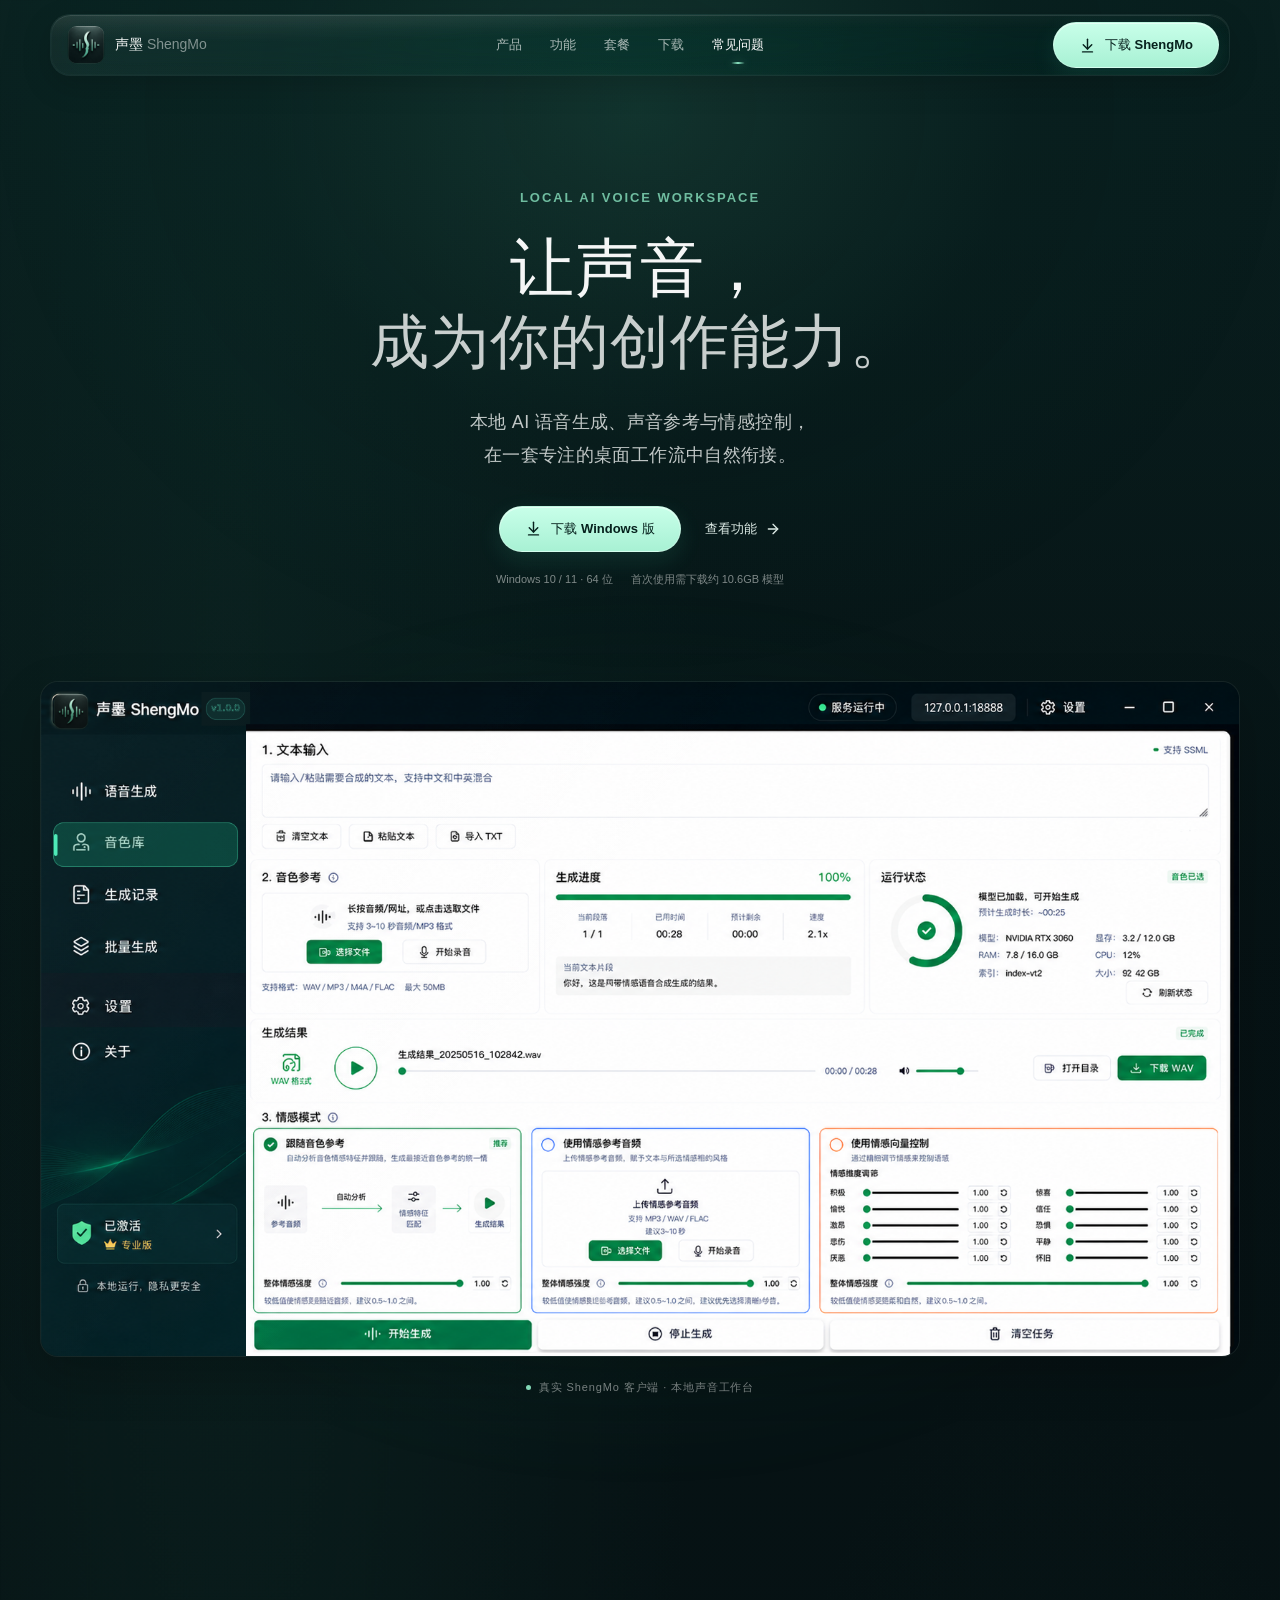
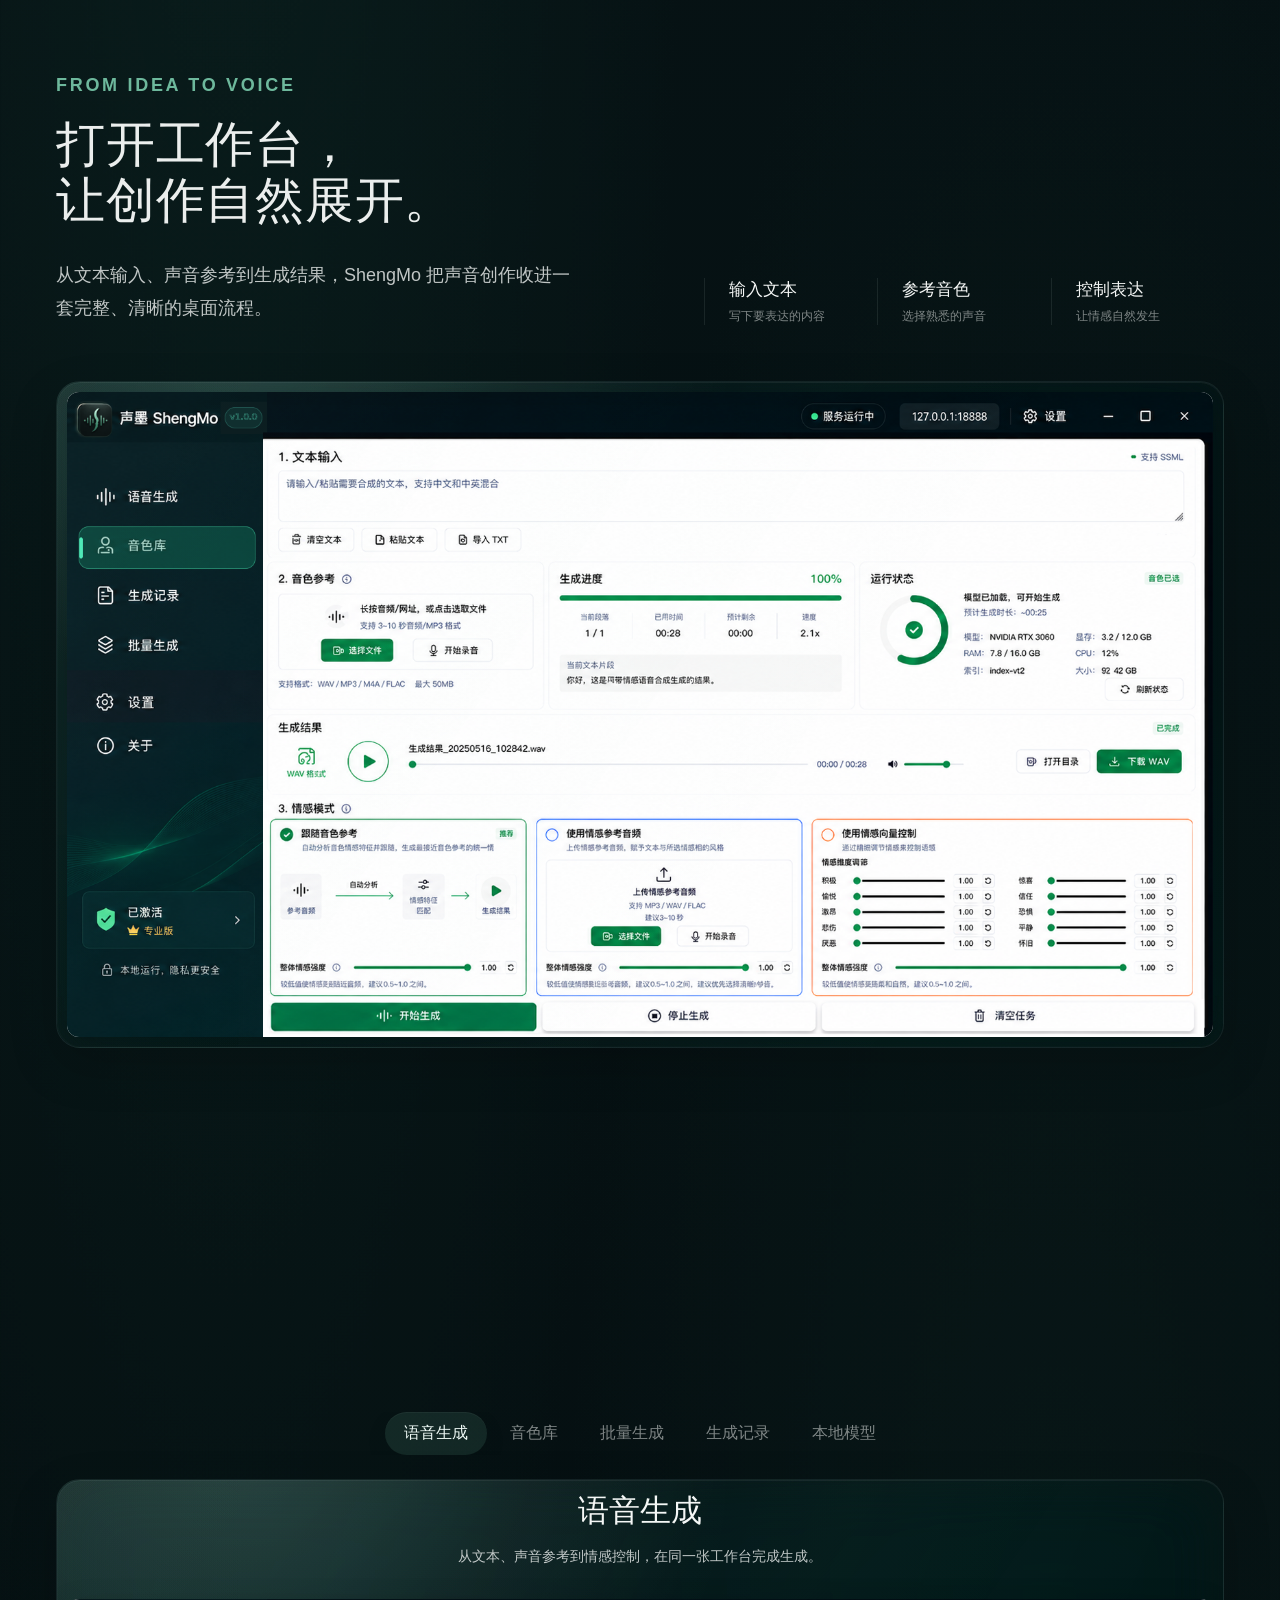
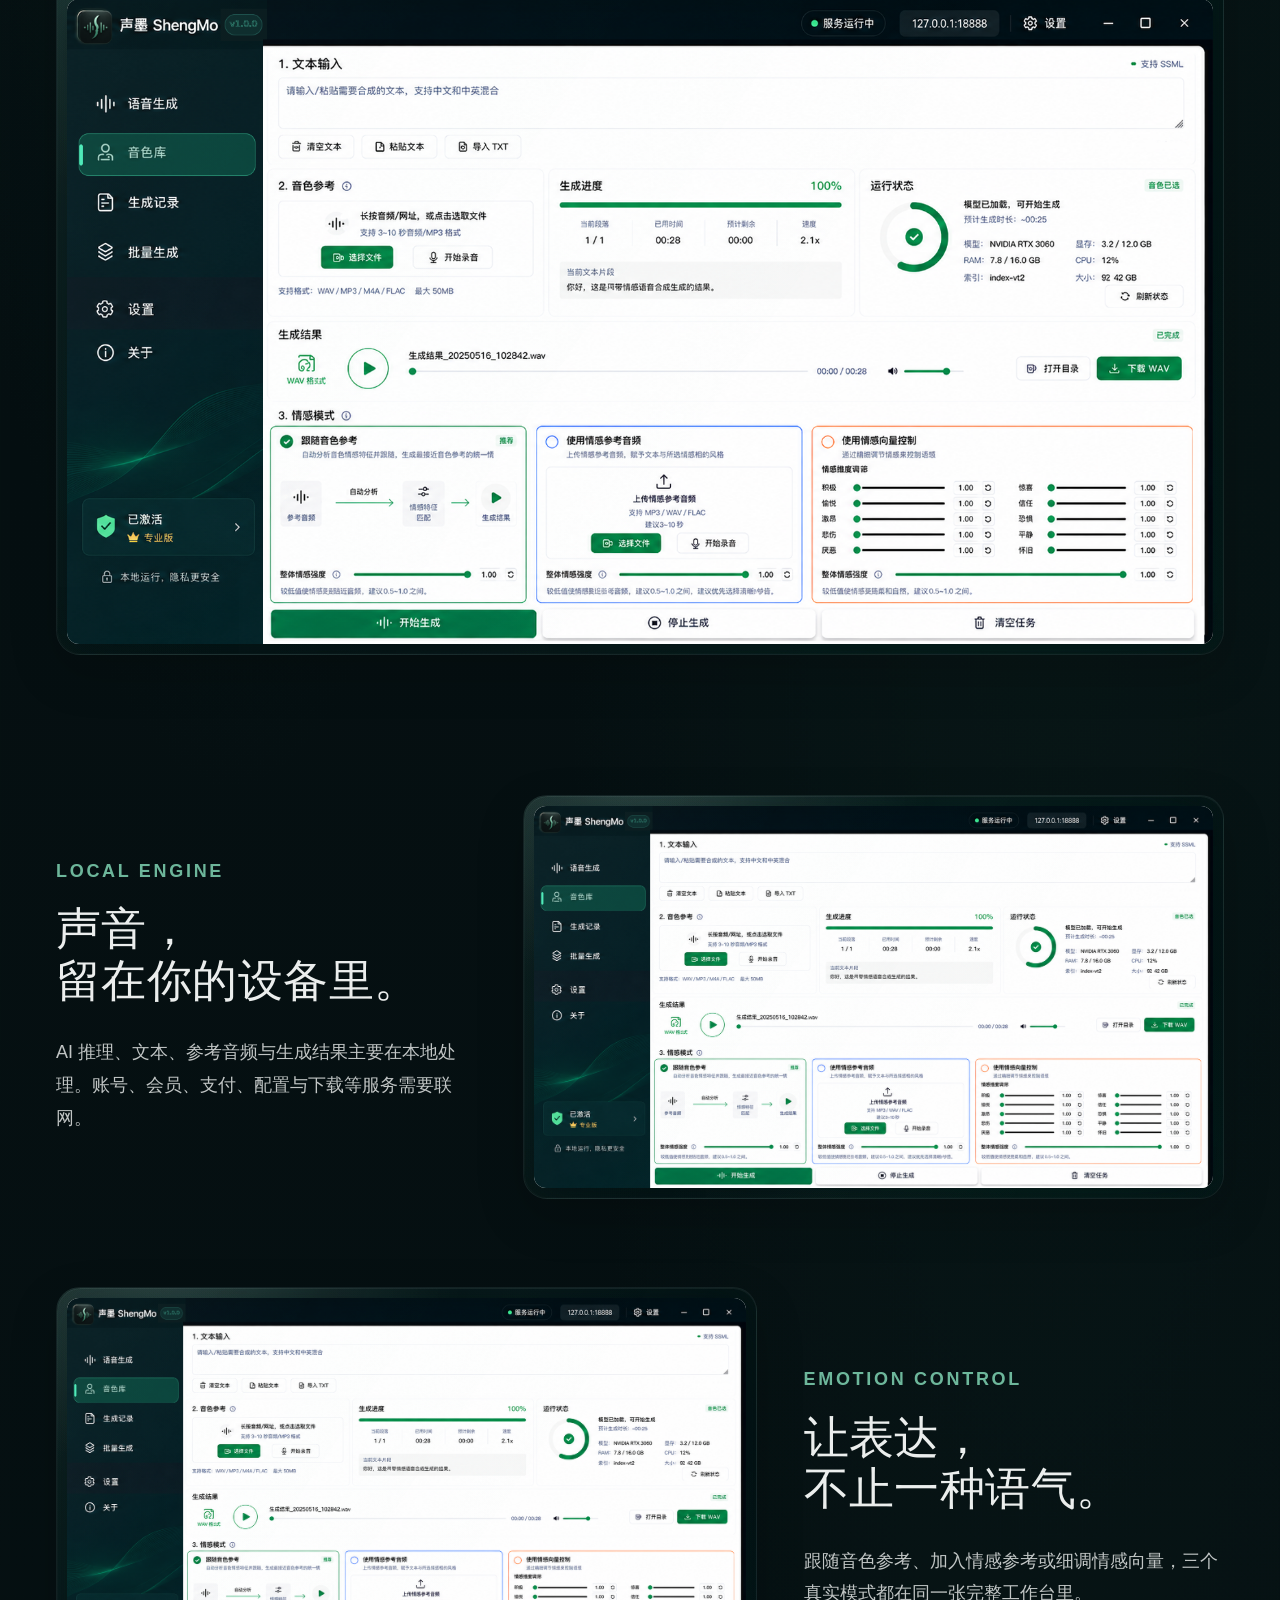
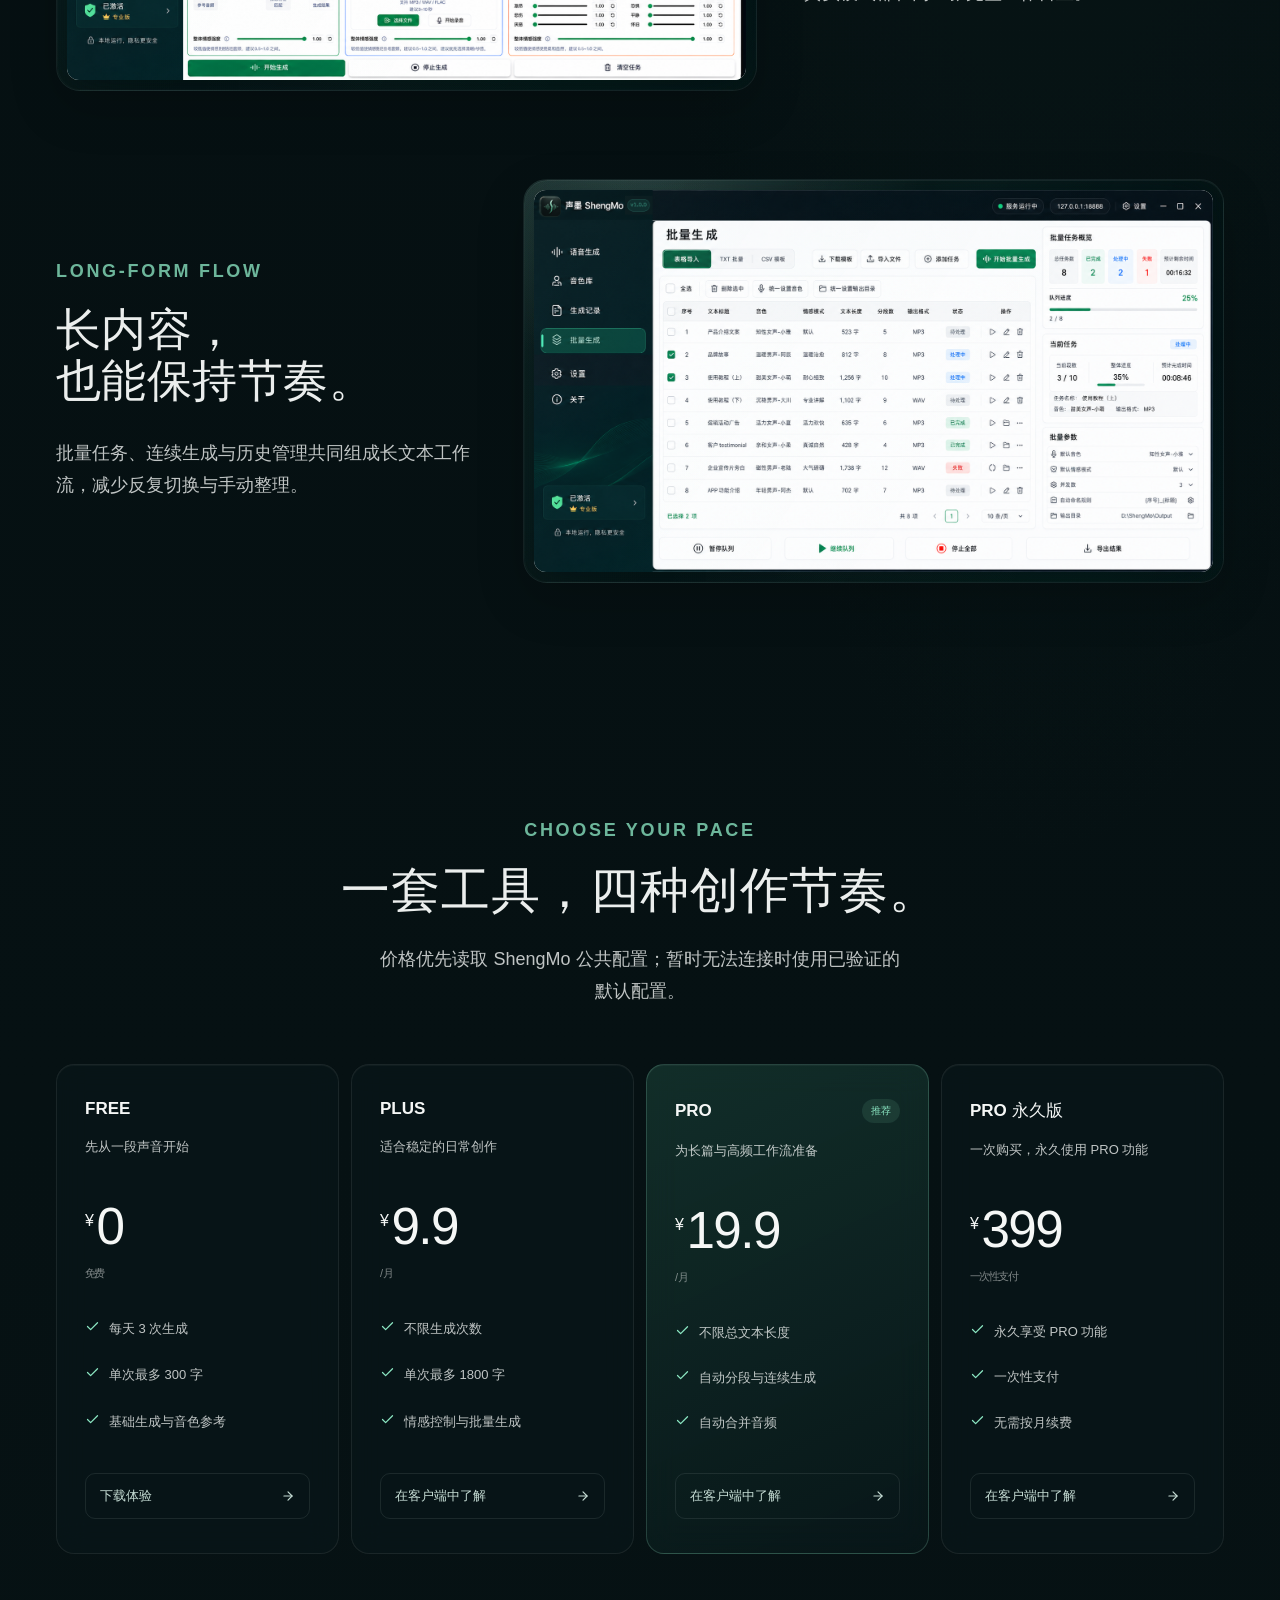
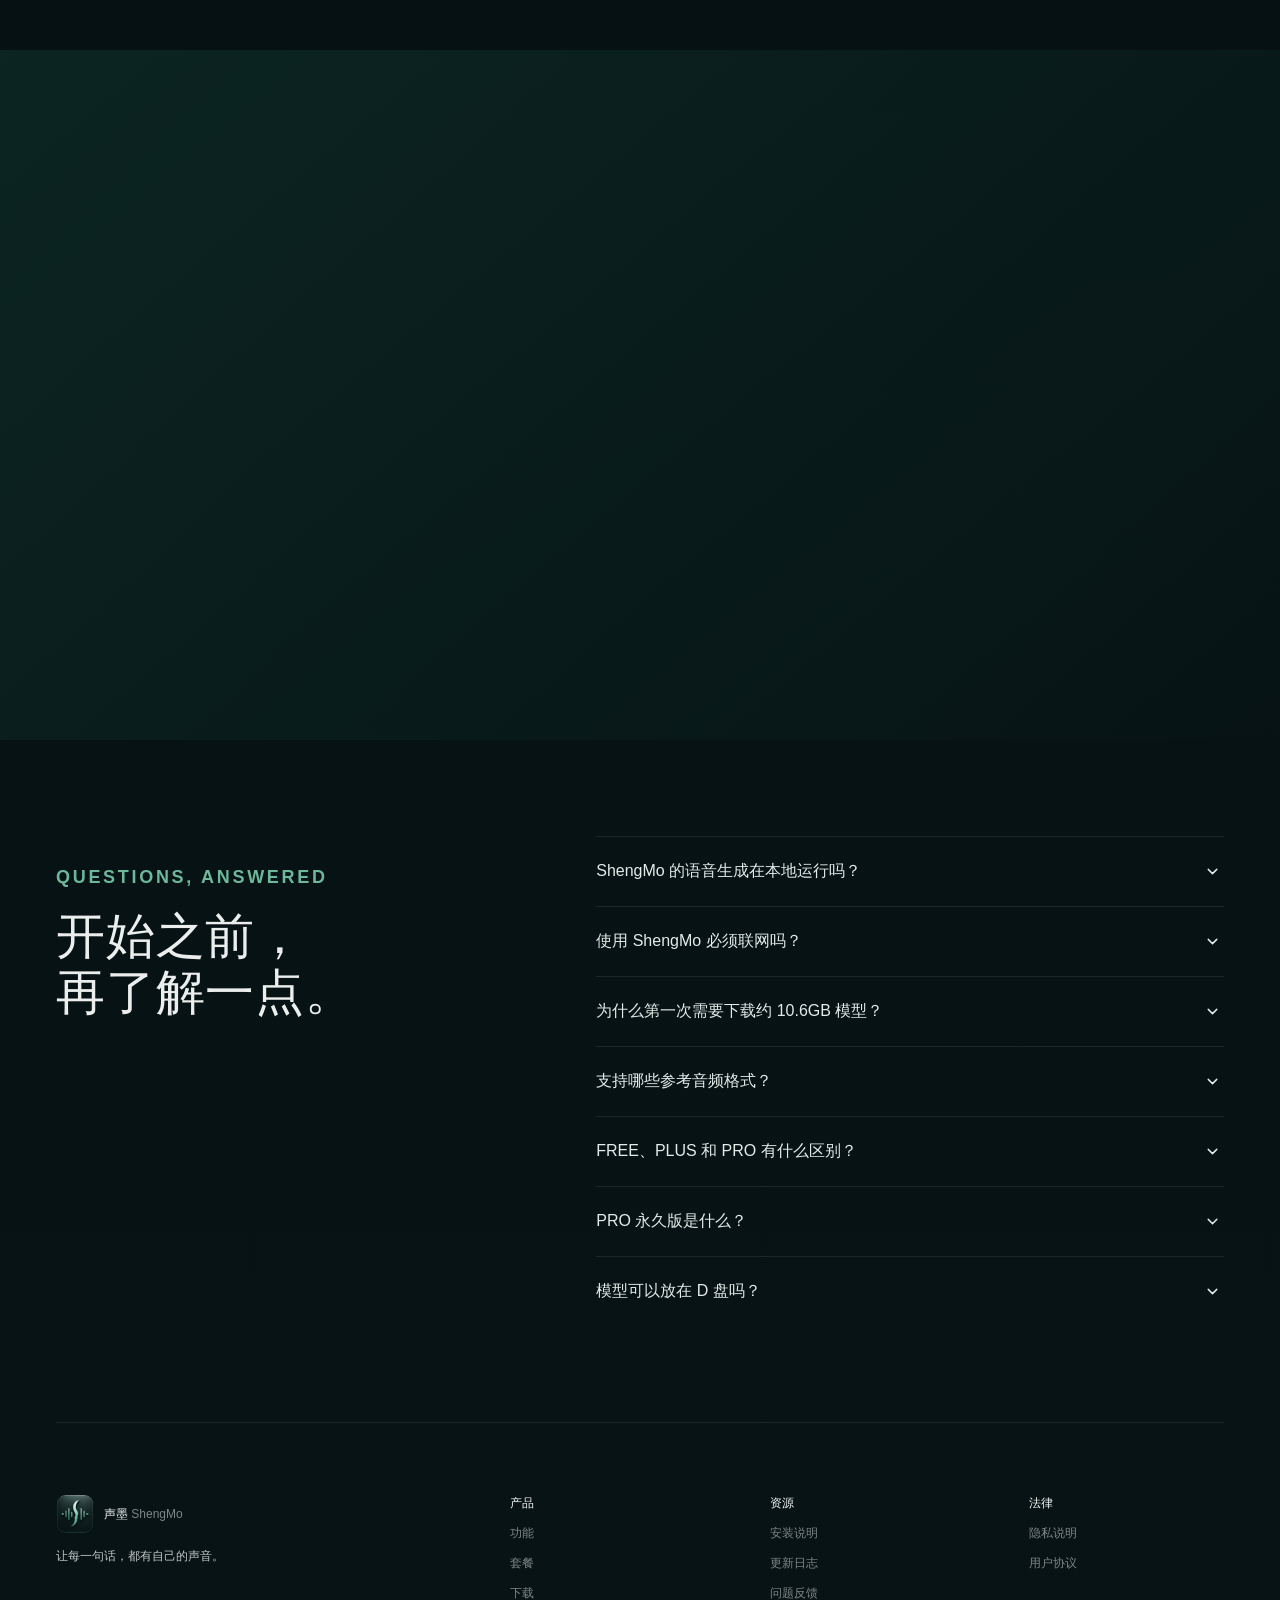
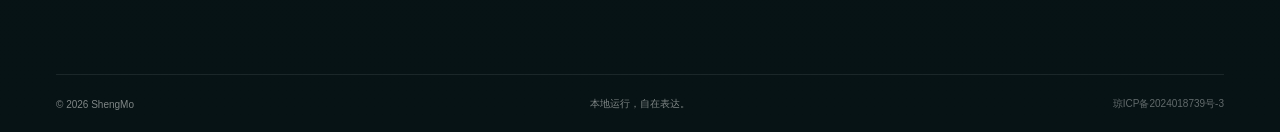
==== commit 10291782: "Remove provisional lifetime plan note" ====
--- a/index.html
+++ b/index.html
@@ -1,4 +1,4 @@
-<!doctype html><html lang="zh-CN"><head><meta charset="UTF-8"/><meta name="viewport" content="width=device-width,initial-scale=1"/><meta name="theme-color" content="#071416"/><meta name="description" content="ShengMo 声墨 AI 是 Windows 本地 AI 语音生成工作台，提供声音参考、情感控制、长文本与批量工作流。"/><meta name="robots" content="index,follow,max-image-preview:large"/><link rel="canonical" href="https://shengmoai.cn/"/><link rel="icon" href="/assets/brand/logo.png"/><link rel="apple-touch-icon" href="/assets/brand/logo.png"/><link rel="preload" as="image" href="/assets/product-ui/03-语音生成-新.png" fetchpriority="high"/><meta property="og:type" content="website"/><meta property="og:locale" content="zh_CN"/><meta property="og:site_name" content="ShengMo 声墨 AI"/><meta property="og:title" content="ShengMo 声墨 AI｜本地 AI 语音生成工作台"/><meta property="og:description" content="让声音成为你的创作能力。声音参考、情感控制与长文本工作流，主要在本地设备完成。"/><meta property="og:url" content="https://shengmoai.cn/"/><meta property="og:image" content="https://shengmoai.cn/assets/brand/splash-screen-reference.png"/><meta name="twitter:card" content="summary_large_image"/><meta name="twitter:title" content="ShengMo 声墨 AI｜本地 AI 语音生成工作台"/><meta name="twitter:description" content="声音参考、情感控制与长文本工作流，主要在本地设备完成。"/><meta name="twitter:image" content="https://shengmoai.cn/assets/brand/splash-screen-reference.png"/><script type="application/ld+json">{"@context":"https://schema.org","@type":"SoftwareApplication","name":"ShengMo 声墨 AI","applicationCategory":"MultimediaApplication","operatingSystem":"Windows 10, Windows 11","description":"Windows 本地 AI 语音生成工作台，提供声音参考、情感控制、长文本与批量工作流。","url":"https://shengmoai.cn/","softwareVersion":"0.1.0"}</script><title>ShengMo 声墨 AI｜本地 AI 语音生成工作台</title>  <script type="module" crossorigin src="/assets/index-Bf0ekmcc-feature-centered.js"></script>
+<!doctype html><html lang="zh-CN"><head><meta charset="UTF-8"/><meta name="viewport" content="width=device-width,initial-scale=1"/><meta name="theme-color" content="#071416"/><meta name="description" content="ShengMo 声墨 AI 是 Windows 本地 AI 语音生成工作台，提供声音参考、情感控制、长文本与批量工作流。"/><meta name="robots" content="index,follow,max-image-preview:large"/><link rel="canonical" href="https://shengmoai.cn/"/><link rel="icon" href="/assets/brand/logo.png"/><link rel="apple-touch-icon" href="/assets/brand/logo.png"/><link rel="preload" as="image" href="/assets/product-ui/03-语音生成-新.png" fetchpriority="high"/><meta property="og:type" content="website"/><meta property="og:locale" content="zh_CN"/><meta property="og:site_name" content="ShengMo 声墨 AI"/><meta property="og:title" content="ShengMo 声墨 AI｜本地 AI 语音生成工作台"/><meta property="og:description" content="让声音成为你的创作能力。声音参考、情感控制与长文本工作流，主要在本地设备完成。"/><meta property="og:url" content="https://shengmoai.cn/"/><meta property="og:image" content="https://shengmoai.cn/assets/brand/splash-screen-reference.png"/><meta name="twitter:card" content="summary_large_image"/><meta name="twitter:title" content="ShengMo 声墨 AI｜本地 AI 语音生成工作台"/><meta name="twitter:description" content="声音参考、情感控制与长文本工作流，主要在本地设备完成。"/><meta name="twitter:image" content="https://shengmoai.cn/assets/brand/splash-screen-reference.png"/><script type="application/ld+json">{"@context":"https://schema.org","@type":"SoftwareApplication","name":"ShengMo 声墨 AI","applicationCategory":"MultimediaApplication","operatingSystem":"Windows 10, Windows 11","description":"Windows 本地 AI 语音生成工作台，提供声音参考、情感控制、长文本与批量工作流。","url":"https://shengmoai.cn/","softwareVersion":"0.1.0"}</script><title>ShengMo 声墨 AI｜本地 AI 语音生成工作台</title>  <script type="module" crossorigin src="/assets/index-Bf0ekmcc-faq-copy.js"></script>
   <link rel="stylesheet" crossorigin href="/assets/index-D6zKqRLf-feature-centered.css">
 </head><body><div id="root"></div></body></html>
 
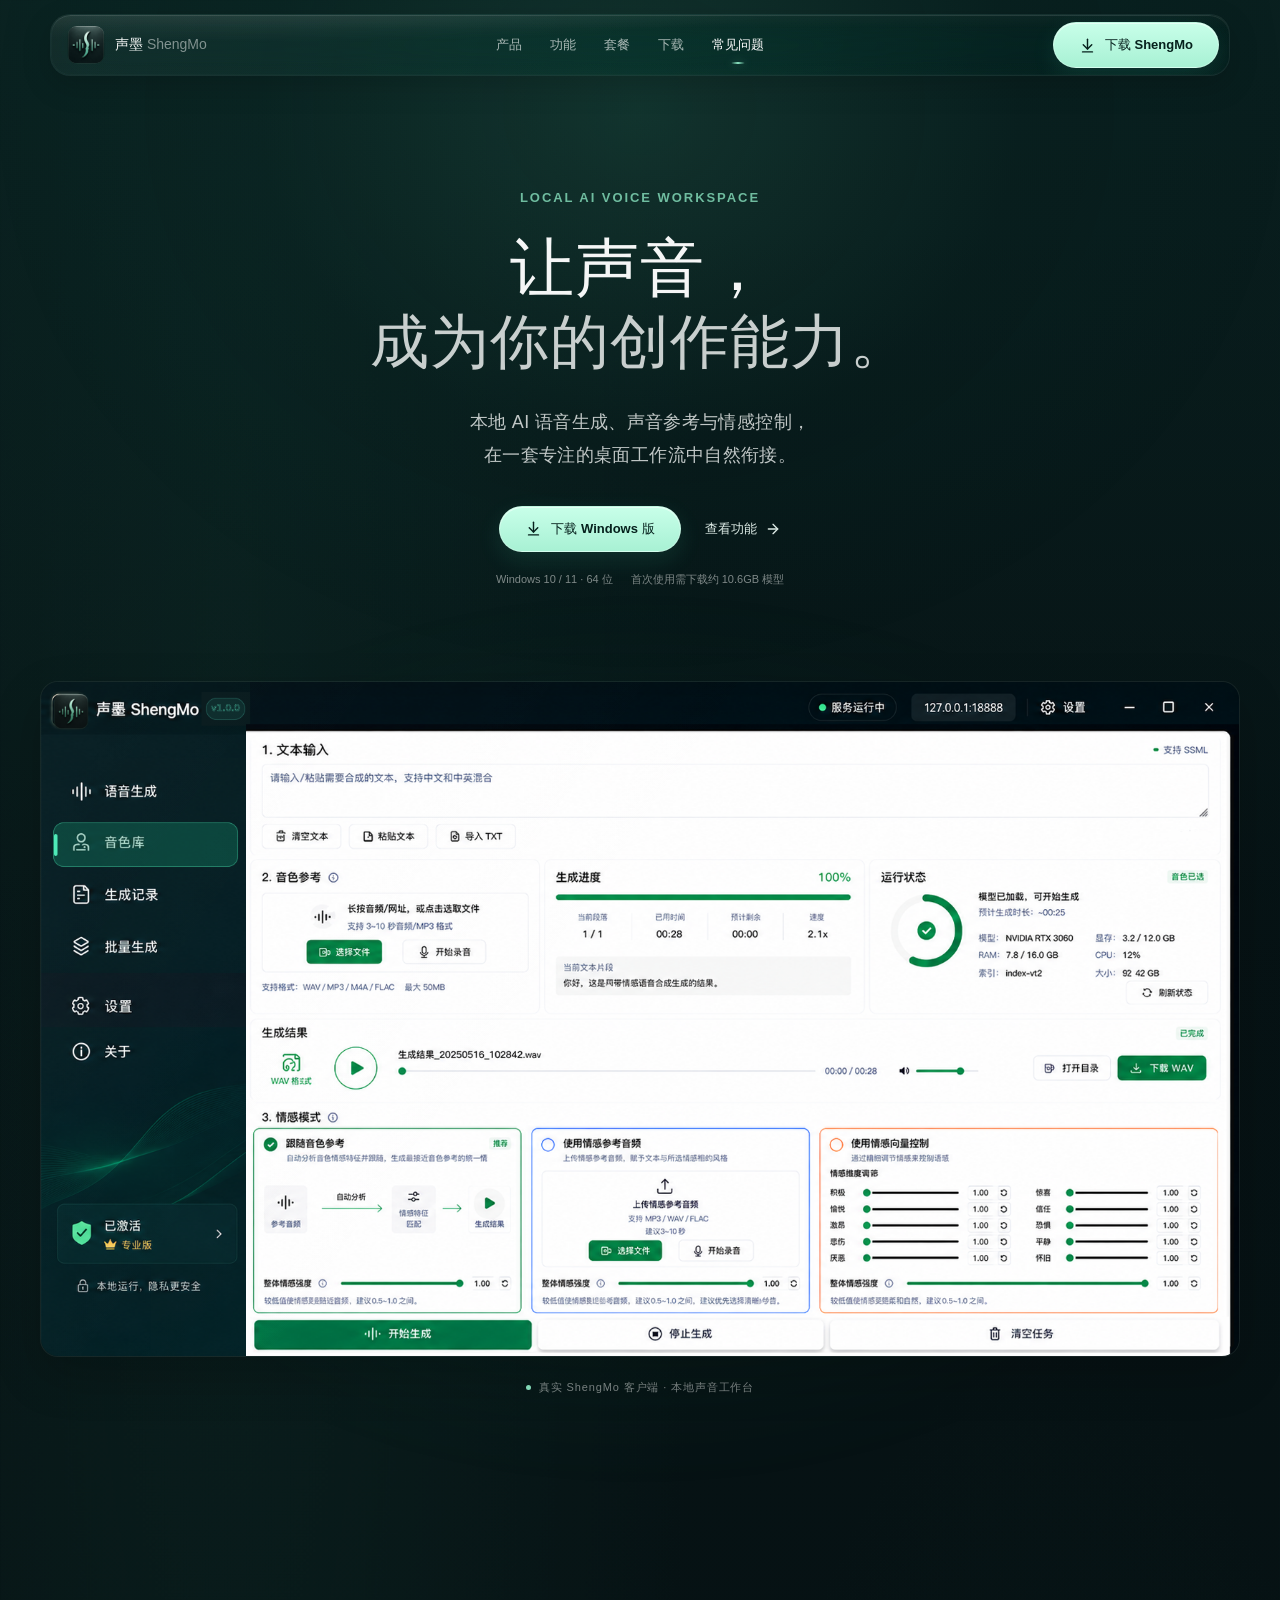
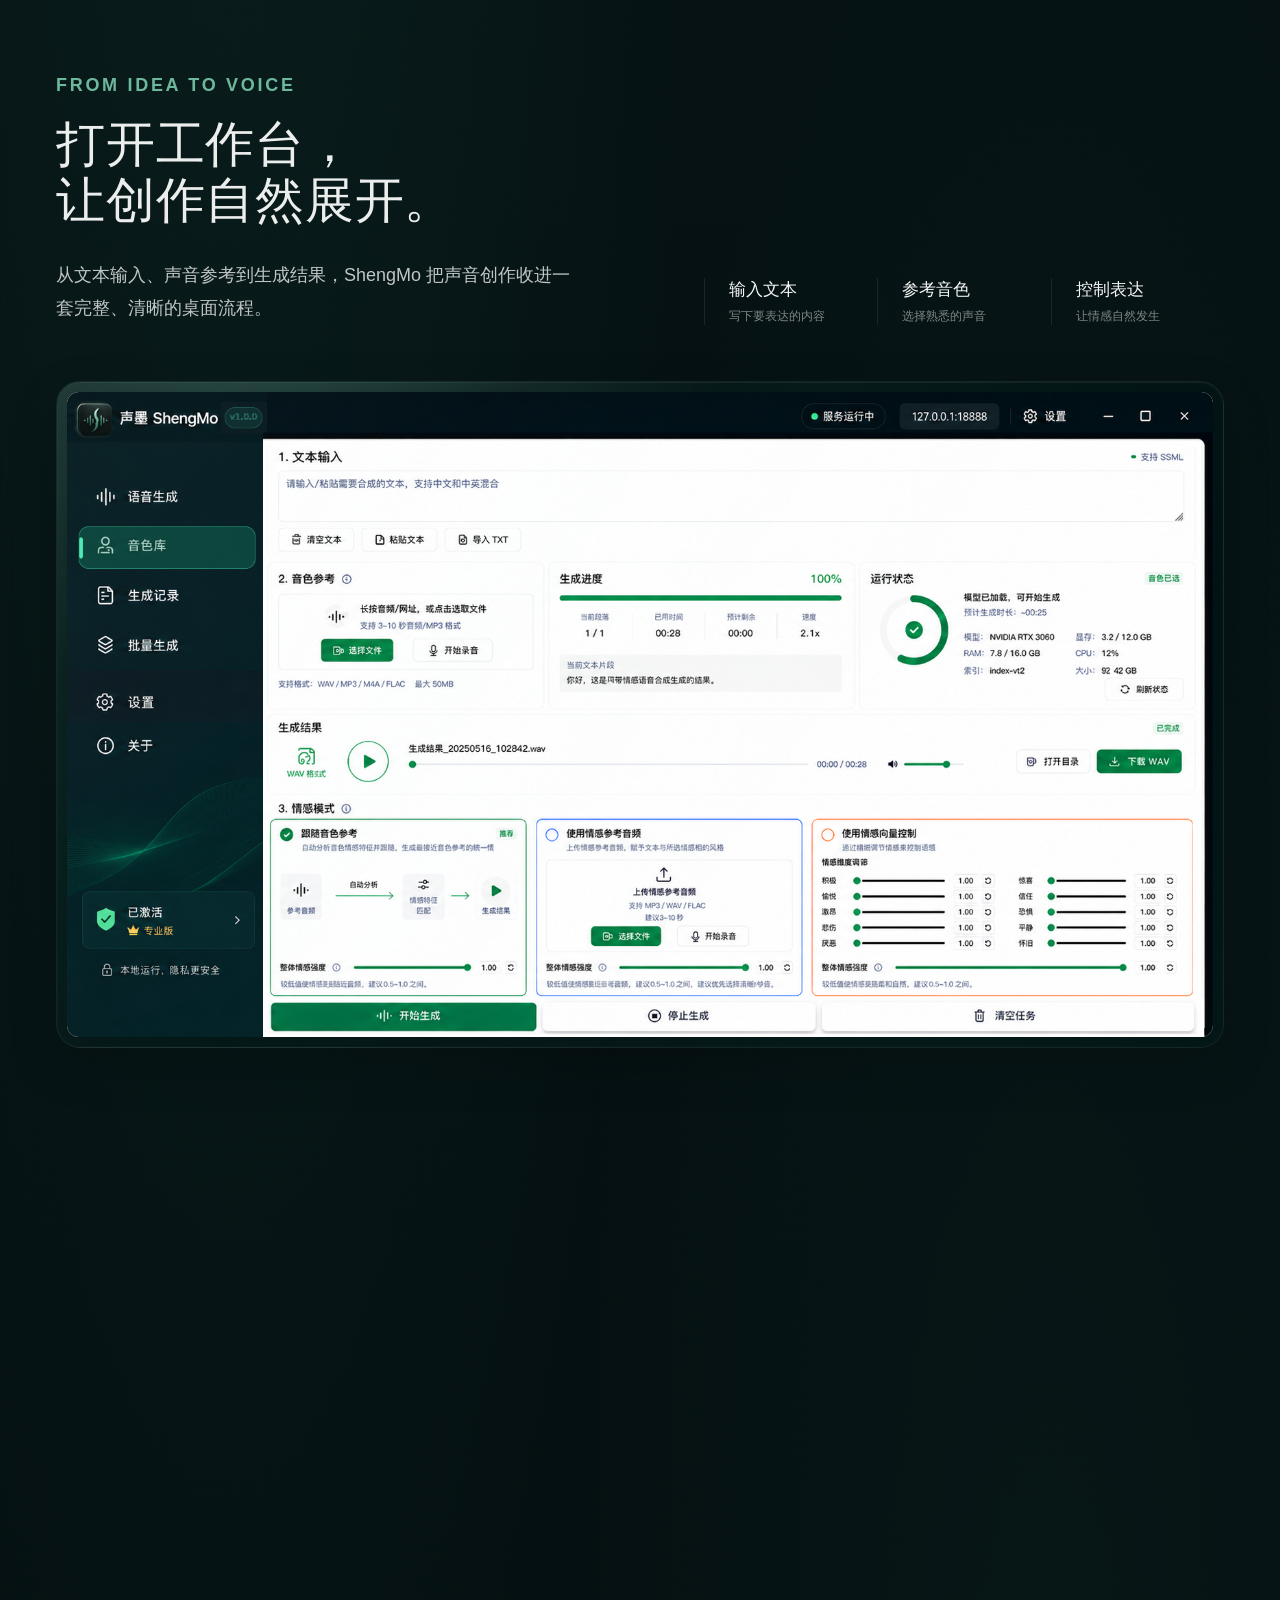
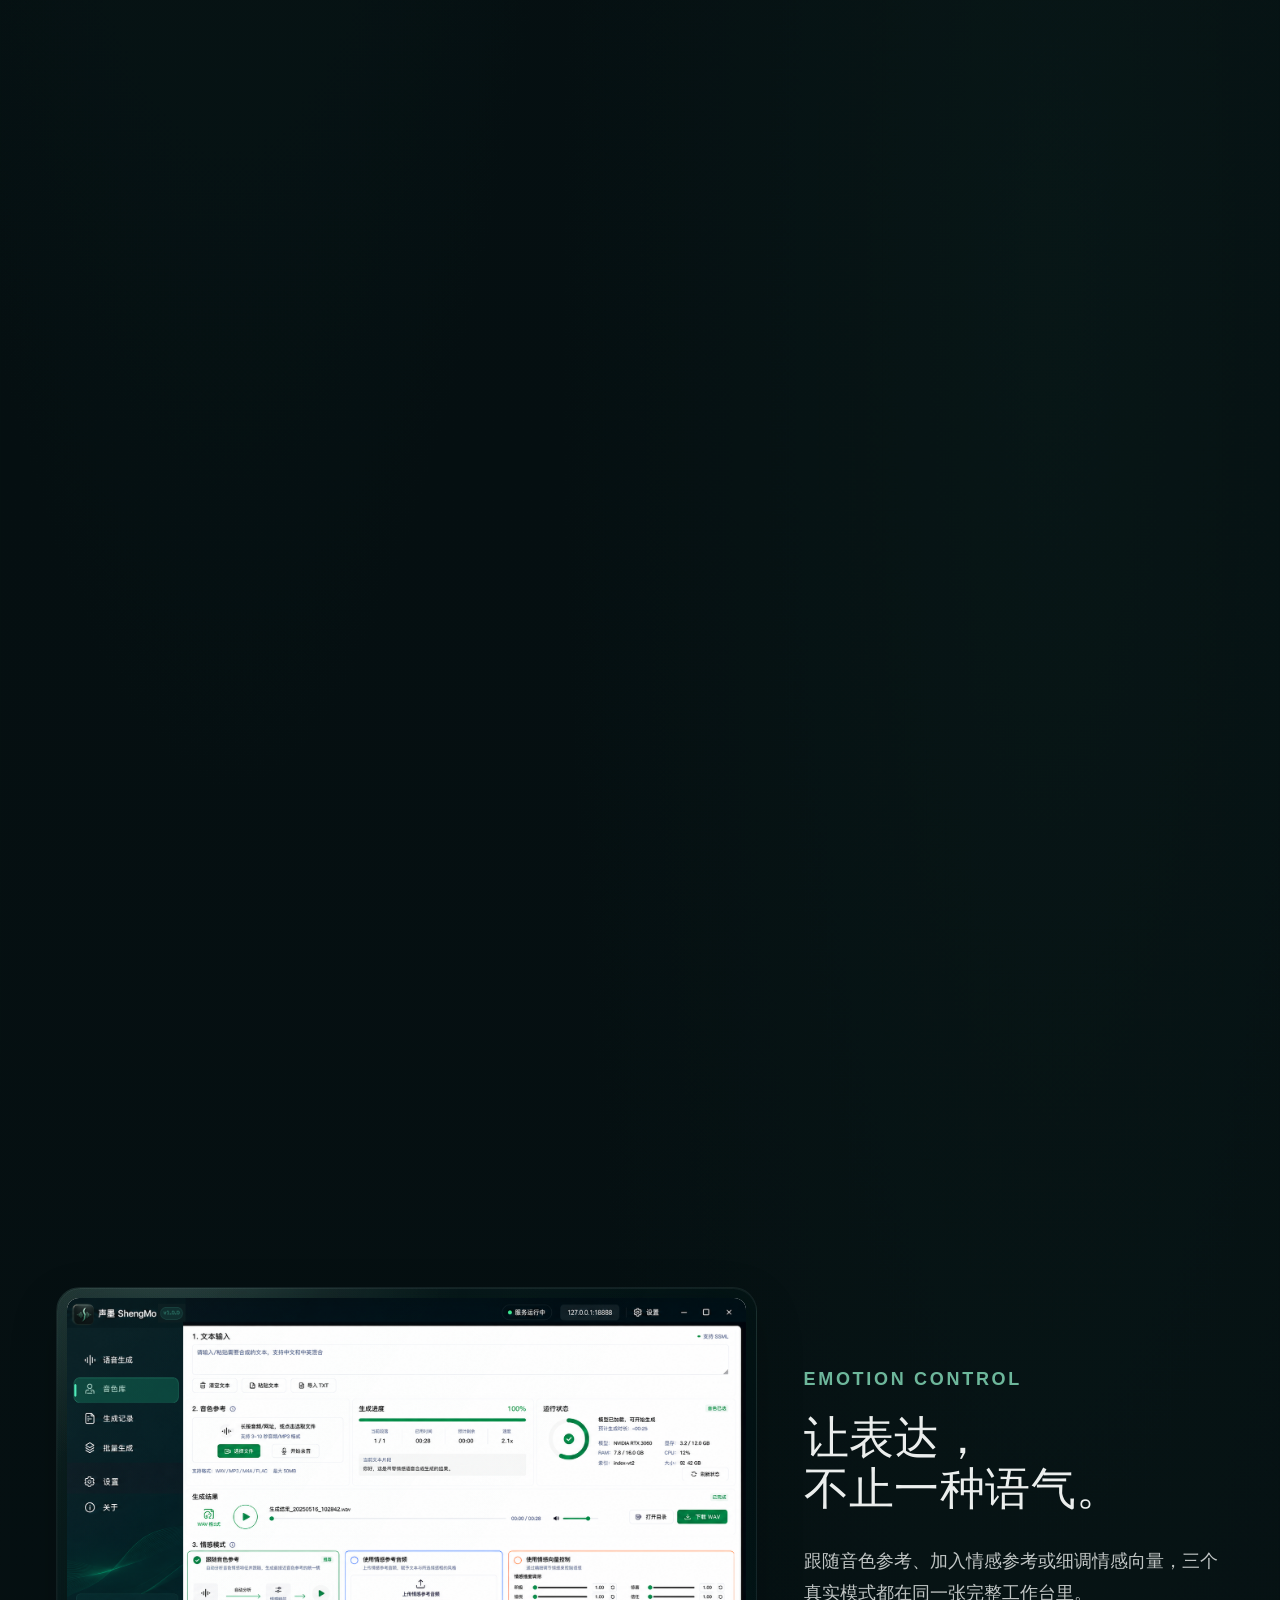
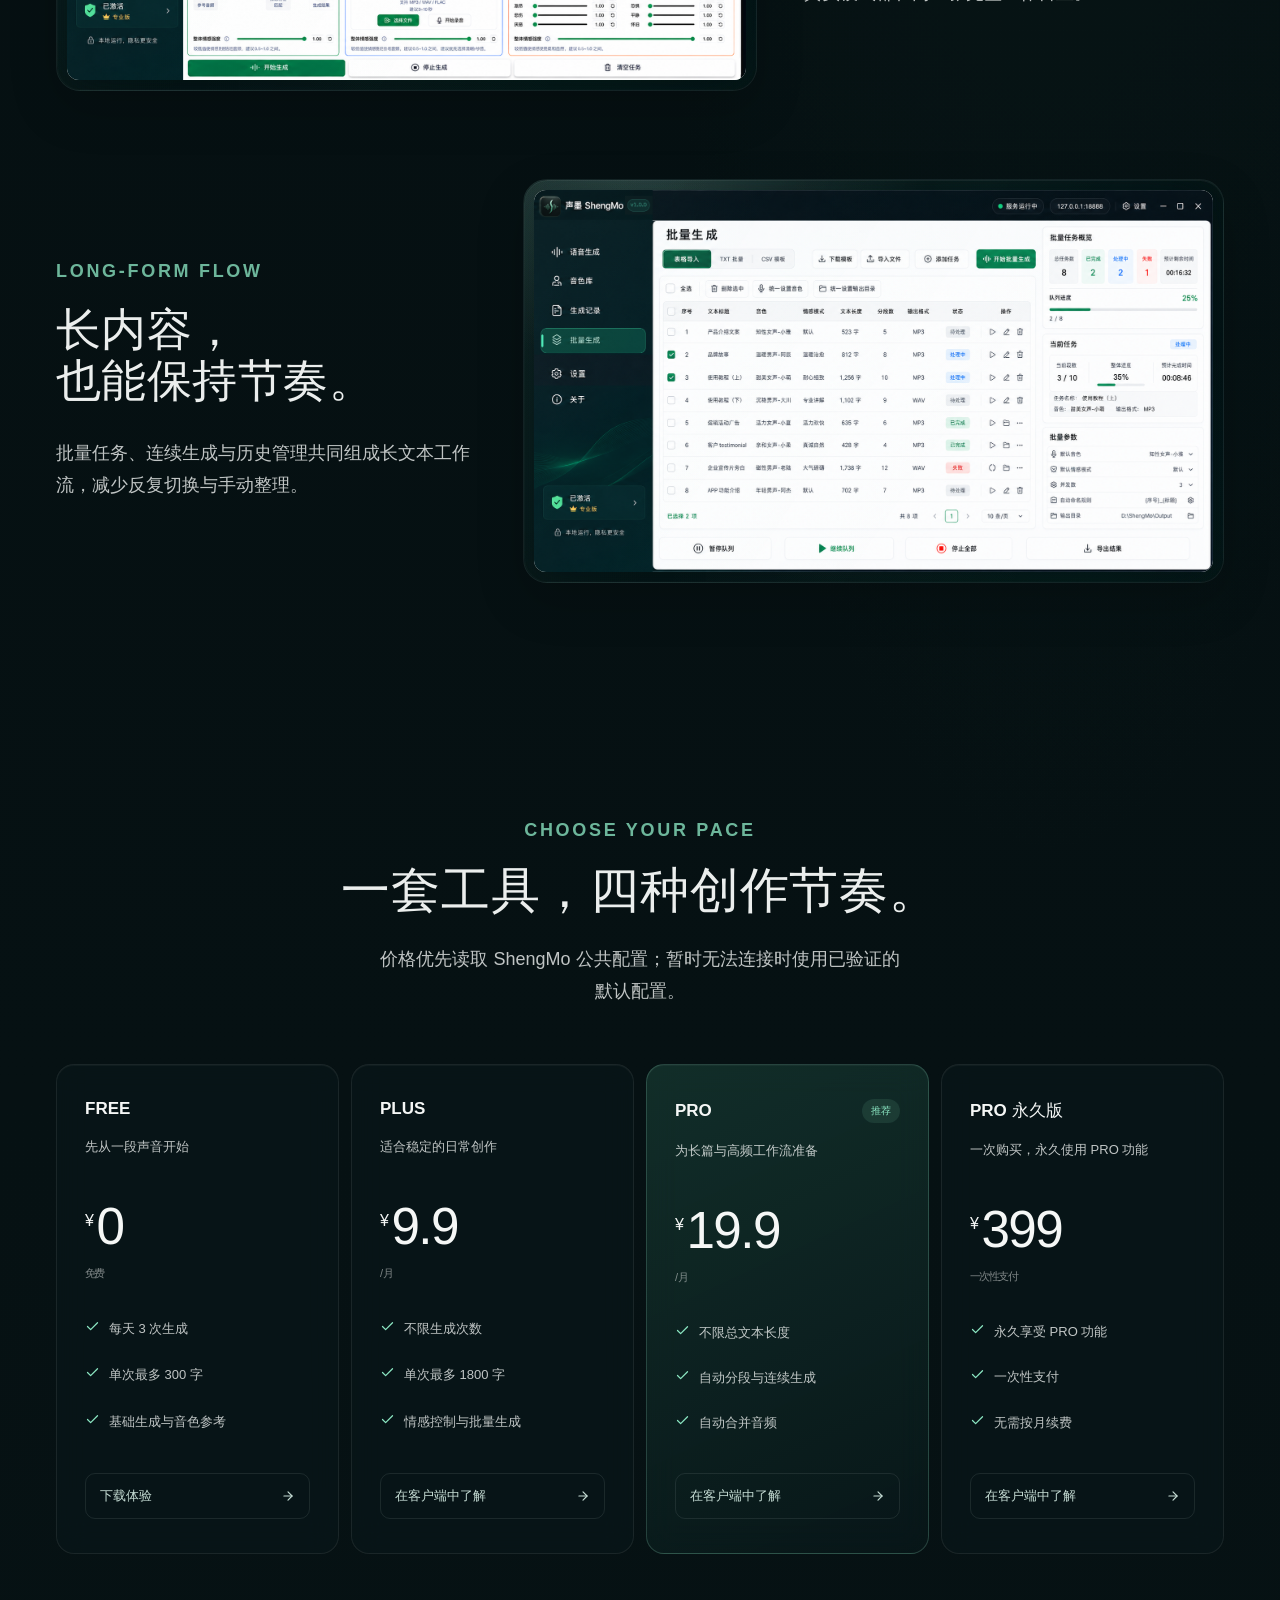
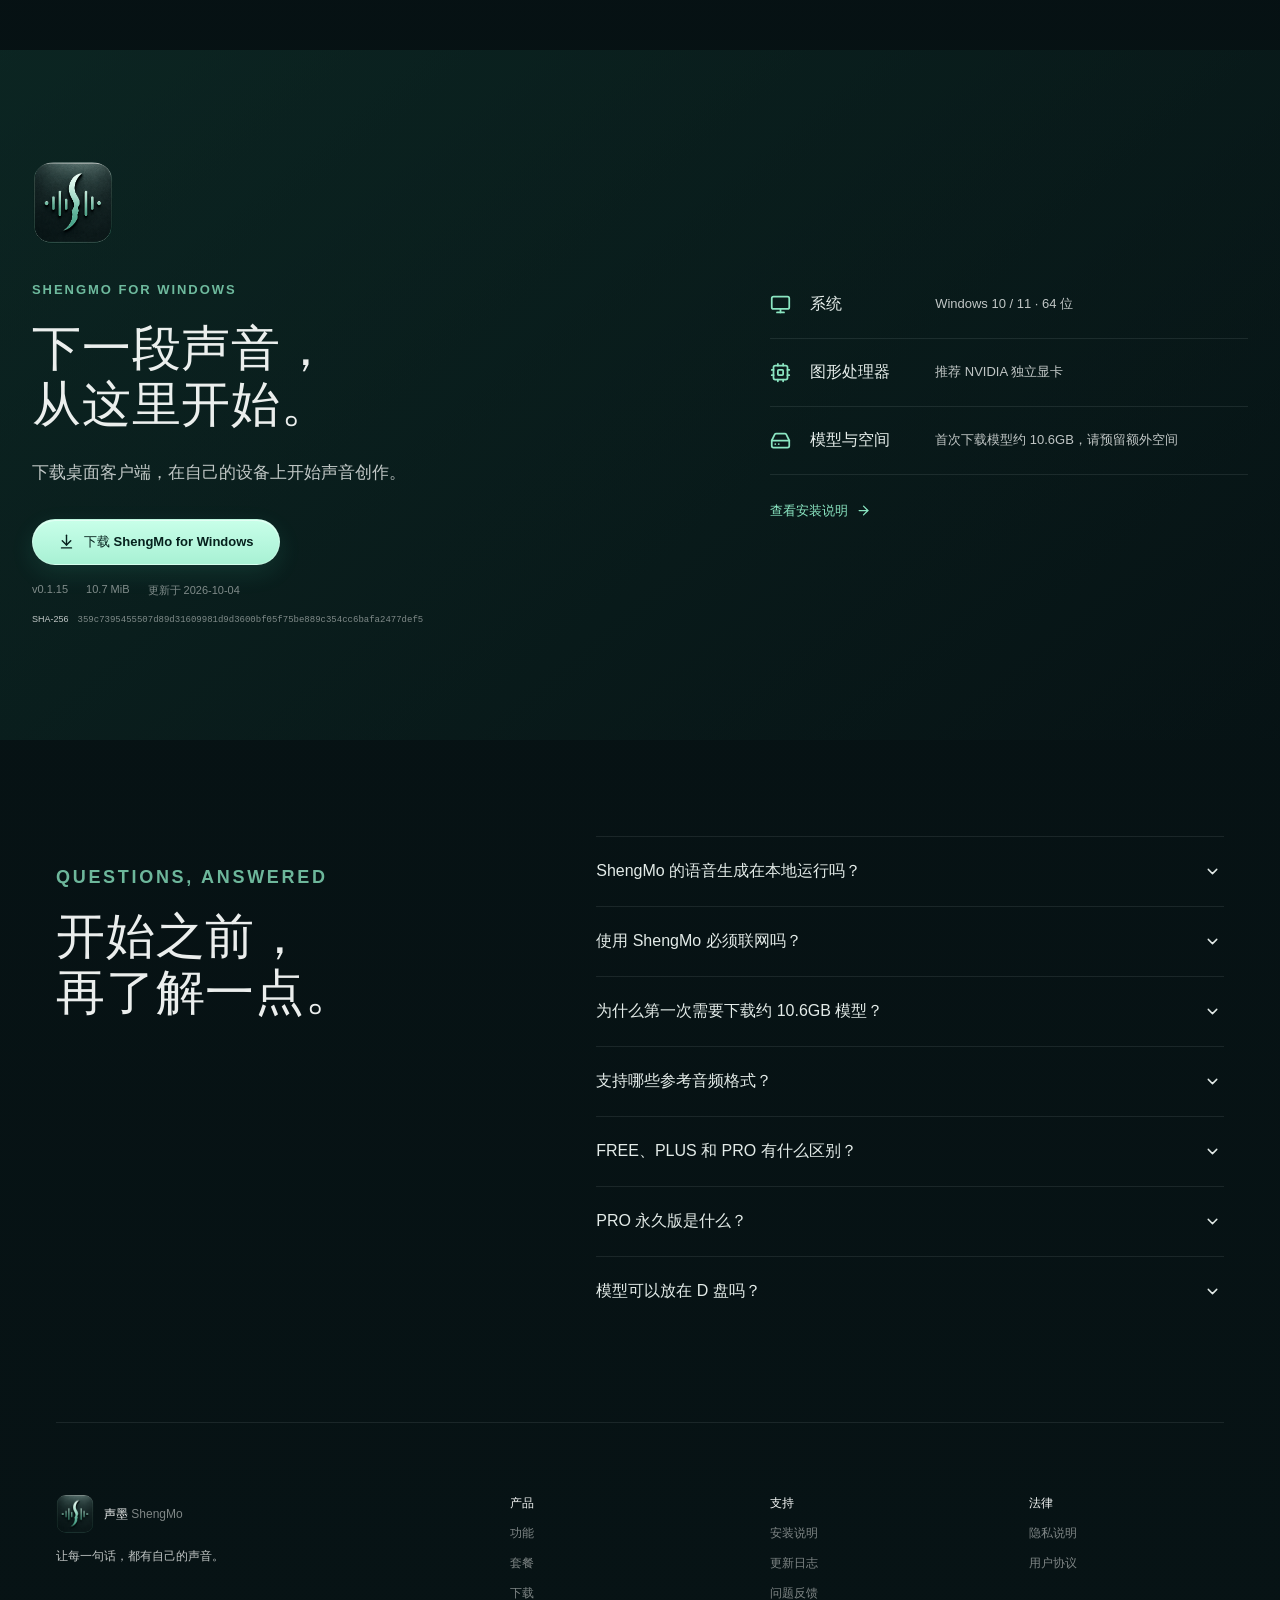
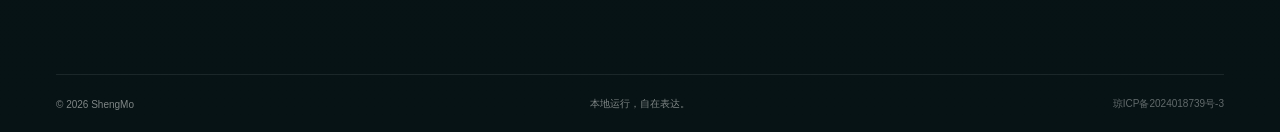
==== commit 1cc17fc7: "Add secure payment result return page" ====
--- a/index.html
+++ b/index.html
@@ -1,4 +1,4 @@
-<!doctype html><html lang="zh-CN"><head><meta charset="UTF-8"/><meta name="viewport" content="width=device-width,initial-scale=1"/><meta name="theme-color" content="#071416"/><meta name="description" content="ShengMo 声墨 AI 是 Windows 本地 AI 语音生成工作台，提供声音参考、情感控制、长文本与批量工作流。"/><meta name="robots" content="index,follow,max-image-preview:large"/><link rel="canonical" href="https://shengmoai.cn/"/><link rel="icon" href="/assets/brand/logo.png"/><link rel="apple-touch-icon" href="/assets/brand/logo.png"/><link rel="preload" as="image" href="/assets/product-ui/03-语音生成-新.png" fetchpriority="high"/><meta property="og:type" content="website"/><meta property="og:locale" content="zh_CN"/><meta property="og:site_name" content="ShengMo 声墨 AI"/><meta property="og:title" content="ShengMo 声墨 AI｜本地 AI 语音生成工作台"/><meta property="og:description" content="让声音成为你的创作能力。声音参考、情感控制与长文本工作流，主要在本地设备完成。"/><meta property="og:url" content="https://shengmoai.cn/"/><meta property="og:image" content="https://shengmoai.cn/assets/brand/splash-screen-reference.png"/><meta name="twitter:card" content="summary_large_image"/><meta name="twitter:title" content="ShengMo 声墨 AI｜本地 AI 语音生成工作台"/><meta name="twitter:description" content="声音参考、情感控制与长文本工作流，主要在本地设备完成。"/><meta name="twitter:image" content="https://shengmoai.cn/assets/brand/splash-screen-reference.png"/><script type="application/ld+json">{"@context":"https://schema.org","@type":"SoftwareApplication","name":"ShengMo 声墨 AI","applicationCategory":"MultimediaApplication","operatingSystem":"Windows 10, Windows 11","description":"Windows 本地 AI 语音生成工作台，提供声音参考、情感控制、长文本与批量工作流。","url":"https://shengmoai.cn/","softwareVersion":"0.1.0"}</script><title>ShengMo 声墨 AI｜本地 AI 语音生成工作台</title>  <script type="module" crossorigin src="/assets/index-Bf0ekmcc-faq-copy.js"></script>
-  <link rel="stylesheet" crossorigin href="/assets/index-D6zKqRLf-feature-centered.css">
+<!doctype html><html lang="zh-CN"><head><meta charset="UTF-8"/><meta name="viewport" content="width=device-width,initial-scale=1"/><meta name="theme-color" content="#071416"/><meta name="description" content="ShengMo 声墨 AI 是 Windows 本地 AI 语音生成工作台，提供声音参考、情感控制、长文本与批量工作流。"/><meta name="robots" content="index,follow,max-image-preview:large"/><link rel="canonical" href="https://shengmoai.cn/"/><link rel="icon" href="/assets/brand/logo.png"/><link rel="apple-touch-icon" href="/assets/brand/logo.png"/><link rel="preload" as="image" href="/assets/product-ui/03-语音生成-新.png" fetchpriority="high"/><meta property="og:type" content="website"/><meta property="og:locale" content="zh_CN"/><meta property="og:site_name" content="ShengMo 声墨 AI"/><meta property="og:title" content="ShengMo 声墨 AI｜本地 AI 语音生成工作台"/><meta property="og:description" content="让声音成为你的创作能力。声音参考、情感控制与长文本工作流，主要在本地设备完成。"/><meta property="og:url" content="https://shengmoai.cn/"/><meta property="og:image" content="https://shengmoai.cn/assets/brand/splash-screen-reference.png"/><meta name="twitter:card" content="summary_large_image"/><meta name="twitter:title" content="ShengMo 声墨 AI｜本地 AI 语音生成工作台"/><meta name="twitter:description" content="声音参考、情感控制与长文本工作流，主要在本地设备完成。"/><meta name="twitter:image" content="https://shengmoai.cn/assets/brand/splash-screen-reference.png"/><script type="application/ld+json">{"@context":"https://schema.org","@type":"SoftwareApplication","name":"ShengMo 声墨 AI","applicationCategory":"MultimediaApplication","operatingSystem":"Windows 10, Windows 11","description":"Windows 本地 AI 语音生成工作台，提供声音参考、情感控制、长文本与批量工作流。","url":"https://shengmoai.cn/","softwareVersion":"0.1.0"}</script><title>ShengMo 声墨 AI｜本地 AI 语音生成工作台</title>  <script type="module" crossorigin src="/assets/index-TXuHrZPD.js"></script>
+  <link rel="stylesheet" crossorigin href="/assets/index-CajfyLwV.css">
 </head><body><div id="root"></div></body></html>
 
--- a/assets/index-CajfyLwV.css
+++ b/assets/index-CajfyLwV.css
@@ -0,0 +1 @@
+:root{font-family:Inter,PingFang SC,Microsoft YaHei,Segoe UI,Noto Sans SC,sans-serif;color:#f5f7f6;background:#061012;--bg:#061012;--text:#f5f7f6;--muted:rgba(245,247,246,.74);--dim:rgba(245,247,246,.48);--mint:#8be6c2;--line:rgba(201,234,221,.13);--layout:min(1400px, calc(100% - 112px) );--ease:cubic-bezier(.2,.7,.2,1)}*{box-sizing:border-box}html{scroll-behavior:smooth;scroll-padding-top:86px}body{margin:0;min-width:320px;background:radial-gradient(circle at 50% 0,rgba(33,102,83,.16),transparent 28%),var(--bg);color:var(--text);font-synthesis:none}a{color:inherit;text-decoration:none}button{font:inherit}figure,p,h1,h2,h3{margin:0}p{color:var(--muted);line-height:1.8}h1,h2,h3{font-family:Inter,PingFang SC,Microsoft YaHei,Segoe UI,Noto Sans SC,sans-serif;text-wrap:balance}.skip-link{position:fixed;z-index:99;left:16px;top:-70px;padding:10px 14px;background:#fff;color:#071212}.skip-link:focus{top:12px}.announcement{padding:9px 20px;text-align:center;background:#12332d;color:#d9fff0;font-size:12px}.site-header{position:fixed;z-index:50;top:14px;left:0;width:100%;padding:0 22px;transition:.3s var(--ease)}.nav-shell{width:min(1180px,100%);height:62px;margin:auto;padding:0 10px 0 16px;display:flex;align-items:center;justify-content:space-between;border:1px solid transparent;border-radius:16px;transition:.3s var(--ease)}.site-header.scrolled .nav-shell{border-color:var(--line);background:#050f10c7;box-shadow:0 12px 40px #0003;-webkit-backdrop-filter:blur(18px);backdrop-filter:blur(18px)}.brand{display:flex;align-items:center;gap:10px;font-size:14px;font-weight:600}.brand img{width:38px;height:38px;border-radius:10px}.brand b{font-weight:500;color:var(--dim)}.nav-links{display:flex;align-items:center;gap:28px}.nav-links a{position:relative;padding:20px 0;color:#f5f7f6ad;font-size:13px;transition:color .2s}.nav-links a:hover,.nav-links a.active{color:#fff}.nav-links a.active:after{content:"";position:absolute;bottom:12px;left:50%;width:4px;height:4px;border-radius:50%;background:var(--mint);transform:translate(-50%)}.nav-actions{display:flex;align-items:center}.menu{display:none;border:0;background:none;color:#fff}.button{min-height:46px;padding:0 25px;display:inline-flex;align-items:center;justify-content:center;gap:9px;border-radius:999px;background:#b8f1dc;color:#082018;font-size:13px;font-weight:600;transition:transform .2s var(--ease),filter .2s}.button:hover{transform:translateY(-1px);filter:brightness(1.06)}.button-quiet{min-height:42px;padding:0 20px}.link{display:inline-flex;align-items:center;gap:8px;color:#dceae5;font-size:13px;transition:color .2s,gap .2s}.link:hover{color:var(--mint);gap:11px}.eyebrow{color:#8be6c2c7;font-size:13px;font-weight:600;letter-spacing:.15em;line-height:1.3}.hero{position:relative;overflow:hidden;padding:190px 0 135px;background:linear-gradient(180deg,rgba(11,42,39,.52),rgba(6,16,18,.1) 62%,transparent)}.hero-aura{position:absolute;inset:-10% 0 auto;height:820px;background:radial-gradient(ellipse at 50% 32%,rgba(86,206,162,.12),rgba(10,58,49,.05) 42%,transparent 72%);pointer-events:none}.hero-copy{position:relative;z-index:2;width:min(820px,calc(100% - 40px));margin:auto;text-align:center}.hero h1{margin:26px 0 30px;font-size:clamp(60px,5vw,72px);font-weight:600;letter-spacing:.015em;line-height:1.14}.hero h1 span{font-size:.92em;font-weight:500;color:#f5f7f6c7}.hero-copy>p:not(.eyebrow):not(.hero-note){max-width:660px;margin:auto;font-size:18px;letter-spacing:.02em}.hero-actions{margin-top:34px;display:flex;align-items:center;justify-content:center;gap:24px}.hero-note{margin-top:17px;display:flex;justify-content:center;gap:18px;color:var(--dim);font-size:11px}.hero-product{--progress:0;position:relative;z-index:2;width:min(1350px,calc(100% - 80px));margin:92px auto 0;transform:translateY(calc((1 - var(--progress))*22px)) scale(calc(.96 + var(--progress)*.04));transform-origin:50% 30%;will-change:transform}.hero-product:before{content:"";position:absolute;z-index:-1;top:-13%;right:-5%;bottom:-13%;left:-5%;background:radial-gradient(ellipse,rgba(54,181,136,.13),transparent 68%);filter:blur(28px)}.product-shot img{display:block;width:100%;height:auto;object-fit:contain;object-position:center}.product-shot--hero{overflow:hidden;border:1px solid rgba(183,230,213,.2);border-radius:20px;background:#071517;box-shadow:0 45px 120px #00000080,0 0 90px #30ae8212}.product-caption{margin-top:20px;display:flex;justify-content:center;align-items:center;gap:8px;color:var(--dim);font-size:11px;letter-spacing:.08em}.product-caption span{width:5px;height:5px;border-radius:50%;background:var(--mint)}.section{width:var(--layout);margin:auto;padding:160px 0}.section h2{font-size:clamp(42px,3.8vw,56px);font-weight:550;letter-spacing:.018em;line-height:1.16}.section-copy>p,.section-head>p,.product-story-copy>p{font-size:18px;max-width:520px}.story-top{display:grid;grid-template-columns:minmax(0,1fr) minmax(520px,.9fr);gap:9vw;align-items:end;margin-bottom:65px}.section-copy .eyebrow,.section-head .eyebrow,.product-story-copy .eyebrow{margin-bottom:22px}.section-copy>p{margin-top:26px}.process{display:grid;grid-template-columns:repeat(3,1fr);gap:0;margin:0;padding:0;list-style:none}.process li{padding:0 24px;border-left:1px solid var(--line);display:flex;flex-direction:column;gap:9px}.process li span{color:var(--dim);font-size:11px}.process li strong{font-size:17px;font-weight:550}.process li small{color:var(--dim);font-size:12px}.visual-stage,.feature-visual{min-width:0;padding:clamp(28px,4vw,62px);border:1px solid rgba(190,231,215,.1);border-radius:22px;background:radial-gradient(circle at 50% 15%,rgba(95,213,169,.11),transparent 55%),linear-gradient(145deg,#0d2523,#081719);box-shadow:0 30px 90px #00000042;transition:transform .3s var(--ease),border-color .3s,box-shadow .3s,opacity .16s}.visual-stage:hover,.feature-visual:hover{transform:translateY(-2px);border-color:#bee7d730;box-shadow:0 38px 100px #00000057}.product-shot{min-width:0;width:100%}.product-shot--feature{overflow:hidden;border:1px solid rgba(201,234,221,.14);border-radius:15px;background:#fff;box-shadow:0 24px 65px #0000004d}.features{padding-top:130px}.section-head{max-width:790px;margin:0 auto 60px;text-align:center}.section-head>p{margin:24px auto 0}.feature-tabs{display:flex;justify-content:center;gap:4px;margin-bottom:24px;overflow-x:auto;scrollbar-width:none}.feature-tabs button{padding:11px 16px;border:0;border-radius:999px;background:transparent;color:var(--dim);cursor:pointer;white-space:nowrap;transition:.2s}.feature-tabs button span{margin-right:7px;font-size:10px}.feature-tabs button:hover{color:#fff}.feature-tabs button.selected{background:#8be6c21a;color:#effaf6}.feature-visual.switching{opacity:.2}.feature-copy{display:grid;grid-template-columns:1fr 1fr;align-items:end;gap:40px;margin-bottom:30px}.feature-copy h3{margin-top:8px;font-size:31px;font-weight:550}.feature-copy p{justify-self:end;max-width:430px;font-size:14px}.product-stories{padding-top:100px}.product-story{display:grid;grid-template-columns:minmax(300px,.34fr) minmax(0,.66fr);gap:6vw;align-items:center;padding:130px 0}.product-story.reverse{grid-template-columns:minmax(0,.66fr) minmax(300px,.34fr)}.product-story.reverse .product-story-copy{order:2}.product-story.reverse .visual-stage{order:1}.product-story-copy>span{display:block;margin-bottom:55px;color:var(--dim);font-size:11px}.product-story-copy h2{max-width:600px}.product-story-copy>p{margin-top:27px}.product-story .visual-stage{padding:clamp(24px,3.2vw,48px)}.pricing{padding-top:140px}.price-grid{display:grid;grid-template-columns:repeat(4,1fr);gap:12px}.price-grid article{min-height:490px;padding:34px 28px;display:flex;flex-direction:column;border:1px solid rgba(201,234,221,.1);border-radius:18px;background:#0c1c1e7a;transition:.25s var(--ease)}.price-grid article:hover{transform:translateY(-3px);border-color:#c9eadd33}.price-grid article.recommended{border-color:#8be6c24d;background:linear-gradient(155deg,#285b4b66,#0a1a1cb3)}.plan-top{display:flex;justify-content:space-between;align-items:center}.plan-top h3{font-size:17px;font-weight:600}.plan-top span{padding:5px 9px;border-radius:999px;background:#8be6c21a;color:var(--mint);font-size:10px}.price-grid article>p{margin-top:16px;font-size:13px}.price{margin:38px 0;font-size:clamp(46px,4vw,56px);font-weight:500;letter-spacing:-.03em}.price sup{margin-right:4px;font-size:16px}.price small{display:block;margin-top:10px;color:var(--dim);font-size:11px;font-weight:400}.price-grid ul{margin:0;padding:0;display:grid;gap:15px;list-style:none;flex:1}.price-grid li{display:flex;gap:9px;color:var(--muted);font-size:13px;line-height:1.55}.price-grid li svg{flex:none;color:var(--mint)}.price-grid article>a{min-height:46px;margin-top:30px;padding:0 14px;display:flex;align-items:center;justify-content:space-between;border:1px solid var(--line);border-radius:10px;color:#c6ddd5;font-size:13px;transition:.2s}.price-grid article>a:hover{border-color:#8be6c247;background:#8be6c20f;color:#fff}.download{position:relative;display:grid;grid-template-columns:1fr .8fr;gap:11vw;align-items:center;margin-top:80px;padding:145px max(32px,calc((100vw - 1400px)/2));width:100%;background:linear-gradient(140deg,#1340366b,#07141659)}.download-aura{display:none}.download-copy>img{width:82px;height:82px;margin-bottom:34px;border-radius:22px}.download-copy h2{margin:22px 0 25px}.download-copy>p:not(.eyebrow):not(.checksum){margin-bottom:30px;font-size:17px}.release-meta{display:flex;gap:18px;margin-top:18px;color:var(--dim);font-size:11px}.checksum{margin-top:13px;font-size:9px;overflow-wrap:anywhere}.checksum code{color:var(--dim)}.requirements>div{display:grid;grid-template-columns:40px 125px 1fr;align-items:center;padding:23px 0;border-bottom:1px solid var(--line)}.requirements svg{color:var(--mint)}.requirements dt{color:#e6eeeb}.requirements dd{margin:0;color:var(--muted);font-size:13px;line-height:1.6}.requirements>a{margin-top:27px;display:flex;gap:8px;align-items:center;color:var(--mint);font-size:13px}.faq{display:grid;grid-template-columns:.7fr 1.1fr;gap:11vw}.faq-list details{border-top:1px solid var(--line)}.faq-list summary{padding:24px 0;display:grid;grid-template-columns:42px 1fr 20px;align-items:center;color:#e3ebe8;cursor:pointer;list-style:none;transition:.2s}.faq-list summary::-webkit-details-marker{display:none}.faq-list summary span{color:var(--dim);font-size:10px}.faq-list summary svg{transition:transform .2s}.faq-list details[open] summary svg{transform:rotate(180deg)}.faq-list details p{padding:0 20px 25px 42px;font-size:14px}footer{width:var(--layout);margin:20px auto 0;border-top:1px solid var(--line)}.footer-main{padding:68px 0;display:grid;grid-template-columns:2fr repeat(3,1fr);gap:65px}.footer-main>div{display:flex;flex-direction:column;align-items:flex-start;gap:13px}.footer-main p,.footer-main a,.footer-main strong{font-size:12px}.footer-main>div>a:not(.brand){color:var(--dim)}.footer-main>div>a:hover{color:#fff}.footer-bottom{padding:22px 0;display:flex;justify-content:space-between;border-top:1px solid var(--line);color:var(--dim);font-size:10px}.resource-page{min-height:100vh;padding:38px max(28px,calc((100vw - 900px)/2));display:flex;flex-direction:column}.resource-page>.brand{align-self:flex-start}.resource-page>div{margin:auto 0;padding:100px 0}.resource-page h1{margin:22px 0 35px;font-size:clamp(48px,7vw,80px);font-weight:550}.resource-page p{max-width:720px;margin:18px 0;font-size:16px}.resource-page .link,.resource-page .button{margin-top:34px}.not-found h1{max-width:800px}[data-reveal]{opacity:0;transform:translateY(22px);transition:opacity .72s var(--ease),transform .72s var(--ease)}[data-reveal].is-visible{opacity:1;transform:none}@media(max-width:1100px){:root{--layout:min(100% - 64px,1400px)}.nav-links{gap:18px}.story-top,.product-story,.product-story.reverse{grid-template-columns:1fr;gap:50px}.product-story.reverse .product-story-copy,.product-story.reverse .visual-stage{order:initial}.price-grid{grid-template-columns:repeat(2,1fr)}.price-grid article{min-height:420px}.download{padding-inline:32px}}@media(max-width:760px){:root{--layout: calc(100% - 40px) }html{scroll-padding-top:76px}.site-header{top:9px;padding:0 11px}.nav-shell{height:58px;border-radius:15px}.brand img{width:34px;height:34px}.brand b,.nav-actions .button{display:none}.menu{display:flex;padding:8px}.nav-links{position:absolute;left:11px;right:11px;top:66px;padding:12px;display:none;flex-direction:column;align-items:stretch;gap:2px;border:1px solid var(--line);border-radius:15px;background:#061213f7;box-shadow:0 24px 60px #0006}.nav-links.open{display:flex}.nav-links a{padding:12px}.nav-links a.active:after{display:none}.hero{padding:135px 0 90px}.hero-copy{width:calc(100% - 40px)}.hero h1{font-size:clamp(36px,10.5vw,44px);line-height:1.17}.hero h1 span{font-size:.93em}.hero-copy>p:not(.eyebrow):not(.hero-note){font-size:15px}.hero-copy br{display:none}.hero-actions{margin-top:28px;flex-direction:column;gap:17px}.hero-note{flex-direction:column;gap:2px;line-height:1.6}.hero-product{width:calc(100% - 24px);margin-top:62px;transform:none}.product-shot--hero{border-radius:11px}.product-caption{font-size:9px}.section{padding:105px 0}.section h2{font-size:clamp(36px,10vw,44px);line-height:1.19}.section-copy>p,.section-head>p,.product-story-copy>p{font-size:15px}.story-top{gap:42px;margin-bottom:36px}.process{grid-template-columns:1fr}.process li{padding:17px 0;border-left:0;border-top:1px solid var(--line)}.visual-stage,.feature-visual{padding:14px;border-radius:14px}.product-shot--feature{border-radius:8px}.features{padding-top:90px}.section-head{margin-bottom:38px;text-align:left}.feature-tabs{justify-content:flex-start;margin-right:-20px}.feature-tabs button{padding:10px 12px}.feature-visual{display:flex;flex-direction:column}.feature-copy{grid-template-columns:1fr;gap:12px;margin-bottom:20px}.feature-copy p{justify-self:start}.product-story{padding:85px 0;gap:34px}.product-story-copy>span{margin-bottom:35px}.product-story-copy>p{margin-top:22px}.price-grid{grid-template-columns:1fr}.price-grid article{min-height:420px}.download{grid-template-columns:1fr;gap:70px;margin-top:30px;padding:105px 20px}.requirements>div{grid-template-columns:34px 90px 1fr}.faq{grid-template-columns:1fr;gap:48px}.footer-main{grid-template-columns:1fr 1fr;gap:42px 24px}.footer-main>div:first-child{grid-column:1/-1}.footer-bottom{flex-direction:column;gap:12px}.resource-page{padding:25px 22px}}@media(prefers-reduced-motion:reduce){html{scroll-behavior:auto}*,*:before,*:after{animation-duration:.01ms!important;transition-duration:.01ms!important}.hero-product{transform:none!important}[data-reveal]{opacity:1;transform:none}}:root{--muted:rgba(245,247,246,.78);--dim:rgba(245,247,246,.5);--line:rgba(237,255,248,.085);--glass:rgba(8,20,20,.46)}body{background:radial-gradient(ellipse at 18% 8%,rgba(35,114,91,.13),transparent 32%),radial-gradient(ellipse at 82% 43%,rgba(52,145,112,.055),transparent 34%),linear-gradient(180deg,#071416,#050f11 45%,#071315)}p{line-height:1.82}.nav-shell{border-color:#ffffff0b;border-radius:20px;background:#0610103d;box-shadow:inset 0 1px #ffffff09;backdrop-filter:blur(14px) saturate(120%);-webkit-backdrop-filter:blur(14px) saturate(120%)}.site-header.scrolled .nav-shell{border-color:#ffffff13;background:#050f10b3;box-shadow:0 12px 40px #0000002e,inset 0 1px #ffffff0e;backdrop-filter:blur(20px) saturate(125%);-webkit-backdrop-filter:blur(20px) saturate(125%)}.button{border:1px solid rgba(255,255,255,.24);background:linear-gradient(180deg,#c8ffe9,#a8f1d4);box-shadow:0 8px 24px #58ffcd1a,inset 0 1px #ffffff80;color:#06211d}.button:hover{filter:brightness(1.025);box-shadow:0 10px 28px #58ffcd21,inset 0 1px #ffffff94}.hero h1{font-weight:600;line-height:1.12;color:#fffffff5}.hero h1 span{font-weight:600;color:#f5f7f6cf}.section h2{font-weight:600;letter-spacing:.016em;line-height:1.15;color:#fafcfbf0}.product-shot--hero{border-color:#ffffff18;border-radius:18px;background:#07151780;box-shadow:0 20px 70px #00000061,inset 0 1px #ffffff0e,0 0 0 1px #78ffdc05}.visual-stage,.feature-visual{position:relative;padding:clamp(24px,3vw,40px);border-color:#ffffff16;border-radius:24px;background:radial-gradient(circle at 50% 45%,rgba(70,255,210,.055),transparent 60%),var(--glass);box-shadow:0 14px 50px #00000040,inset 0 1px #ffffff0e,0 0 0 1px #78ffdc05;backdrop-filter:blur(18px) saturate(120%);-webkit-backdrop-filter:blur(18px) saturate(120%)}.visual-stage:hover,.feature-visual:hover{border-color:#ffffff24;box-shadow:0 18px 58px #0000004d,inset 0 1px #ffffff12,0 0 36px #46ffd20b}.product-shot--feature{border-color:#ffffff17;border-radius:14px;box-shadow:0 18px 54px #00000040,inset 0 1px #ffffff0b}.price-grid article{border-color:#ffffff13;background:#0c1c1e6b;box-shadow:inset 0 1px #ffffff09;backdrop-filter:blur(16px) saturate(115%);-webkit-backdrop-filter:blur(16px) saturate(115%)}.price-grid article:hover{border-color:#ffffff2e;box-shadow:0 18px 52px #0000003d,inset 0 1px #ffffff0d}.price-grid article.recommended{border-color:#a0eed133;background:linear-gradient(155deg,#2557486b,#0a1a1c8c)}@media(max-width:760px){.nav-shell{border-radius:18px}.hero h1{font-weight:600;line-height:1.13}.hero h1 span{font-weight:600}.section h2{font-weight:600;line-height:1.16}.visual-stage,.feature-visual{padding:16px;border-radius:18px}.product-shot--hero,.product-shot--feature{border-radius:10px}}.product-stories{padding-top:48px;padding-bottom:72px}.product-story,.product-story.reverse{grid-template-columns:minmax(360px,36%) minmax(0,60%);gap:4%;padding:96px 0}.product-story.reverse{grid-template-columns:minmax(0,60%) minmax(360px,36%)}.product-story-copy>span{margin-bottom:28px}.product-story-copy h2{font-size:clamp(44px,3.5vw,52px);letter-spacing:.01em;line-height:1.15}.visual-stage,.feature-visual{width:100%;overflow:hidden;padding:18px;border:1px solid rgba(220,255,245,.08);background:linear-gradient(145deg,#122a266b,#06141347);box-shadow:0 24px 70px #00000042,inset 0 1px #ffffff0b;backdrop-filter:blur(18px) saturate(125%);-webkit-backdrop-filter:blur(18px) saturate(125%)}.visual-stage:before,.feature-visual:before{content:"";position:absolute;z-index:-1;top:0;right:0;bottom:0;left:0;border-radius:inherit;background:radial-gradient(circle at 52% 48%,rgba(70,255,210,.055),transparent 62%);pointer-events:none}.product-shot--feature{border:0;box-shadow:0 14px 44px #00000045}.nav-shell{background:#0714136b;border-color:#fff1;box-shadow:0 10px 35px #00000026,inset 0 1px #ffffff09;backdrop-filter:blur(18px) saturate(130%);-webkit-backdrop-filter:blur(18px) saturate(130%)}.site-header.scrolled .nav-shell{background:#071413a8}@media(max-width:1100px){.product-story,.product-story.reverse{grid-template-columns:1fr;gap:38px;padding:88px 0}.product-story.reverse .product-story-copy,.product-story.reverse .visual-stage{order:initial}.product-story-copy h2{max-width:720px}}@media(max-width:760px){.product-stories{padding-top:24px;padding-bottom:44px}.product-story,.product-story.reverse{gap:26px;padding:64px 0}.product-story-copy>span{margin-bottom:22px}.visual-stage,.feature-visual{padding:10px;border-radius:16px}}:root{--section-space-xl:112px;--section-space-lg:96px;--section-space-md:72px;--section-space-sm:56px}.section{padding-block:var(--section-space-lg)}.story{padding-top:var(--section-space-xl);padding-bottom:var(--section-space-sm)}.features{padding-top:var(--section-space-md);padding-bottom:var(--section-space-md)}.product-stories{padding-block:24px var(--section-space-md)}.product-story,.product-story.reverse{padding-block:var(--section-space-md)}.pricing{padding-top:var(--section-space-lg);padding-bottom:var(--section-space-lg)}.download{margin-top:0;padding-block:var(--section-space-xl)}.faq{padding-block:var(--section-space-lg)}footer{margin-top:0}.footer-main{padding-block:var(--section-space-md)}.section-copy .eyebrow,.section-head .eyebrow,.product-story-copy .eyebrow{margin-bottom:20px}.section-copy>p,.product-story-copy>p{margin-top:30px}.story-top,.section-head{margin-bottom:var(--section-space-sm)}.visual-stage,.feature-visual{border-color:#dcfff513;background:radial-gradient(circle at 48% 22%,rgba(62,183,144,.055),transparent 48%),linear-gradient(145deg,#0e2a2552,#06141233);box-shadow:0 20px 60px #00000038,inset 0 1px #ffffff0a;backdrop-filter:blur(24px) saturate(145%);-webkit-backdrop-filter:blur(24px) saturate(145%)}.visual-stage:hover,.feature-visual:hover{border-color:#dcfff51a;box-shadow:0 24px 66px #00000040,inset 0 1px #ffffff0d}.product-shot--hero{border-color:#dcfff513;background:linear-gradient(145deg,#0e2a254d,#0614122e);box-shadow:0 20px 60px #00000040,inset 0 1px #ffffff0a}.nav-shell{background:#0716146b;border-color:#dcfff514;box-shadow:0 10px 28px #0000002e,inset 0 1px #ffffff0d;backdrop-filter:blur(22px) saturate(145%);-webkit-backdrop-filter:blur(22px) saturate(145%)}.site-header.scrolled .nav-shell{background:#07161494;border-color:#dcfff516;box-shadow:0 12px 32px #0003,inset 0 1px #ffffff0d;backdrop-filter:blur(22px) saturate(145%);-webkit-backdrop-filter:blur(22px) saturate(145%)}@media(max-width:1100px){:root{--section-space-xl:96px;--section-space-lg:82px;--section-space-md:64px;--section-space-sm:48px}.product-story,.product-story.reverse{padding-block:var(--section-space-md)}}@media(max-width:760px){:root{--section-space-xl:72px;--section-space-lg:64px;--section-space-md:56px;--section-space-sm:44px}.section{padding-block:var(--section-space-lg)}.story{padding-top:var(--section-space-xl);padding-bottom:var(--section-space-sm)}.features{padding-block:var(--section-space-sm)}.product-stories{padding-block:16px var(--section-space-sm)}.product-story,.product-story.reverse{padding-block:var(--section-space-sm)}.pricing,.faq{padding-block:var(--section-space-lg)}.download{padding-block:var(--section-space-xl)}.footer-main{padding-block:var(--section-space-sm)}.story-top,.section-head{margin-bottom:var(--section-space-sm)}}.product-story,.product-story.reverse{padding-block:44px}.product-story .visual-stage,.intro-product.visual-stage,.feature-visual{padding:10px}.visual-stage,.feature-visual{border-color:#dcfff50e;background:linear-gradient(145deg,#0e2a252e,#04100e14);box-shadow:0 18px 48px #0000002e,inset 0 1px #ffffff08;backdrop-filter:blur(28px) saturate(160%);-webkit-backdrop-filter:blur(28px) saturate(160%)}.visual-stage:before,.feature-visual:before{z-index:0;background:radial-gradient(circle at 50% 20%,rgba(73,221,169,.075),transparent 58%)}.visual-stage>.product-shot,.feature-visual>.product-shot,.feature-visual>.feature-copy{position:relative;z-index:1}.visual-stage:hover,.feature-visual:hover{border-color:#dcfff514;box-shadow:0 22px 54px #00000036,inset 0 1px #ffffff09}.product-shot--feature{border-radius:12px;box-shadow:0 10px 32px #0003}.product-shot--hero{border-color:#dcfff50e;background:#0512101a;box-shadow:0 18px 48px #00000038,inset 0 1px #ffffff08}.nav-shell{background:#07161447;border-color:#dcfff50f;box-shadow:0 8px 24px #00000024,inset 0 1px #ffffff09;backdrop-filter:blur(26px) saturate(160%);-webkit-backdrop-filter:blur(26px) saturate(160%)}.site-header.scrolled .nav-shell{background:#07161475;border-color:#dcfff512;backdrop-filter:blur(26px) saturate(160%);-webkit-backdrop-filter:blur(26px) saturate(160%)}@media(max-width:1100px){.product-story,.product-story.reverse{padding-block:40px}}@media(max-width:760px){.product-story,.product-story.reverse{padding-block:34px}.product-story .visual-stage,.intro-product.visual-stage,.feature-visual{padding:6px}.visual-stage,.feature-visual{border-radius:13px}.product-shot--feature{border-radius:8px}}.process li{gap:7px}.process li strong{margin-top:0}.feature-tabs button{padding-inline:19px}.product-story-copy .eyebrow{margin-top:0}.faq-list summary{grid-template-columns:1fr 20px;column-gap:18px}.faq-list details p{padding-left:0}.nav-shell{position:relative;overflow:hidden;background:linear-gradient(180deg,#0a1c184f,#0816142b);border-color:#e6fff813;box-shadow:0 10px 30px #00000029,inset 0 1px #ffffff0d,inset 0 -1px #ffffff04;backdrop-filter:blur(30px) saturate(170%) brightness(1.04);-webkit-backdrop-filter:blur(30px) saturate(170%) brightness(1.04)}.site-header.scrolled .nav-shell{background:linear-gradient(180deg,#0a1c186e,#08161445);border-color:#e6fff816;backdrop-filter:blur(30px) saturate(170%) brightness(1.04);-webkit-backdrop-filter:blur(30px) saturate(170%) brightness(1.04)}.nav-shell:before{content:"";position:absolute;z-index:0;top:0;right:0;bottom:0;left:0;pointer-events:none;background:linear-gradient(112deg,rgba(255,255,255,.055) 0%,rgba(184,255,232,.018) 24%,transparent 48%,rgba(255,255,255,.012) 76%,transparent 100%)}.nav-shell>*{position:relative;z-index:1}.visual-stage,.feature-visual{background:radial-gradient(ellipse at 16% 0,rgba(178,255,230,.06),transparent 36%),linear-gradient(135deg,#12302933,#0816141a);border-color:#ebfff811;box-shadow:0 18px 48px #0000002e,inset 0 1px #ffffff0b,inset 0 -1px #ffffff03;backdrop-filter:blur(32px) saturate(165%) brightness(1.035);-webkit-backdrop-filter:blur(32px) saturate(165%) brightness(1.035)}.visual-stage:after,.feature-visual:after{content:"";position:absolute;z-index:2;top:0;right:0;bottom:0;left:0;border-radius:inherit;pointer-events:none;background:linear-gradient(124deg,rgba(255,255,255,.045) 0%,rgba(193,255,235,.014) 19%,transparent 43%,rgba(255,255,255,.008) 72%,transparent 100%);box-shadow:inset 1px 0 #ffffff05}.visual-stage:hover,.feature-visual:hover{border-color:#ebfff816;box-shadow:0 22px 54px #0003,inset 0 1px #ffffff0e,inset 0 -1px #ffffff04}.product-shot--hero{position:relative;border-color:#ebfff811;background:#08161414;box-shadow:0 18px 48px #0003,inset 0 1px #ffffff0a,inset 0 -1px #ffffff03}.product-shot--hero:after{content:"";position:absolute;top:0;right:0;bottom:0;left:0;pointer-events:none;background:linear-gradient(125deg,rgba(255,255,255,.035),transparent 28%,transparent 75%,rgba(177,255,231,.012));box-shadow:inset 1px 0 #ffffff05}@media(max-width:760px){.feature-tabs button{padding-inline:15px}.faq-list summary{grid-template-columns:1fr 18px;column-gap:12px}}:root{--motion-quick:.22s;--motion-medium:.36s;--motion-reveal:.76s;--motion-ease:cubic-bezier(.22,1,.36,1)}.site-header{transition:transform var(--motion-medium) var(--motion-ease)}.nav-shell{isolation:isolate;transition:background var(--motion-medium) var(--motion-ease),border-color var(--motion-medium) var(--motion-ease),box-shadow var(--motion-medium) var(--motion-ease),backdrop-filter var(--motion-medium) var(--motion-ease)}.site-header.scrolled{transform:translateY(-2px)}.site-header.scrolled .nav-shell{box-shadow:0 14px 38px #0000002e,inset 0 1px #fff1,inset 0 -1px #ffffff05}.nav-shell:before{background-size:220% 100%;animation:glass-drift 18s ease-in-out infinite alternate}.nav-shell:after{content:"";position:absolute;z-index:0;top:0;right:0;bottom:0;left:0;border-radius:inherit;pointer-events:none;background:radial-gradient(ellipse at 18% -30%,rgba(226,255,247,.11),transparent 42%),linear-gradient(180deg,rgba(255,255,255,.028),transparent 24%,transparent 76%,rgba(90,211,171,.012));box-shadow:inset 0 1px #ffffff0e,inset 1px 0 #cdffef06}.nav-links a{transition:color var(--motion-quick) ease,opacity var(--motion-quick) ease,text-shadow var(--motion-quick) ease}.nav-links a:hover{color:#fffffff5;text-shadow:0 0 18px rgba(172,255,226,.12)}.nav-links a.active:after{width:14px;height:2px;bottom:10px;border-radius:99px;background:linear-gradient(90deg,transparent,var(--mint),transparent);box-shadow:0 0 10px #8be6c24d;transition:width var(--motion-medium) var(--motion-ease),opacity var(--motion-quick) ease}.button{transition:transform var(--motion-quick) var(--motion-ease),filter var(--motion-quick) ease,box-shadow var(--motion-medium) var(--motion-ease),border-color var(--motion-quick) ease}.button:hover{transform:translateY(-2px);filter:brightness(1.045) saturate(1.04);border-color:#ffffff57;box-shadow:0 12px 30px #58ffcd26,inset 0 1px #ffffffad,inset 0 -1px #07372814}.button:active{transform:translateY(0);filter:brightness(.99);box-shadow:0 5px 16px #58ffcd1a,inset 0 1px 2px #052d221f}.button svg,.link svg,.price-grid article>a svg,.requirements>a svg{transition:transform var(--motion-quick) var(--motion-ease)}.button:hover svg{transform:translateY(1px)}.link:hover svg,.price-grid article>a:hover svg,.requirements>a:hover svg{transform:translate(2px)}.feature-tabs button{transition:color var(--motion-quick) ease,background var(--motion-medium) var(--motion-ease),box-shadow var(--motion-medium) var(--motion-ease),transform var(--motion-quick) var(--motion-ease)}.feature-tabs button:hover{transform:translateY(-1px);background:#8be6c20b;text-shadow:0 0 16px rgba(139,230,194,.1)}.feature-tabs button:active{transform:translateY(0)}.feature-tabs button.selected{box-shadow:inset 0 1px #ffffff0b,0 8px 22px #00000014}[data-reveal]{transition:opacity var(--motion-reveal) var(--motion-ease),transform var(--motion-reveal) var(--motion-ease)}.story-top .process[data-reveal],.feature-stage[data-reveal],.requirements[data-reveal],.faq-list[data-reveal]{transition-delay:90ms}.intro-product[data-reveal]{transition-delay:.15s}.product-story[data-reveal] .product-story-copy{transition:opacity .65s var(--motion-ease),transform .65s var(--motion-ease)}.product-story[data-reveal] .visual-stage{transition-delay:.11s}.product-story[data-reveal]:not(.is-visible) .product-story-copy{opacity:0;transform:translateY(18px)}.product-story[data-reveal].is-visible .product-story-copy{opacity:1;transform:none}.hero-aura{--drift:0px;transform:translate3d(0,var(--drift),0);transition:transform .12s linear;will-change:transform}.visual-stage,.feature-visual{isolation:isolate;transition:transform var(--motion-medium) var(--motion-ease),border-color var(--motion-medium) ease,box-shadow var(--motion-medium) var(--motion-ease),opacity var(--motion-quick) ease,background var(--motion-medium) ease}.visual-stage:before,.feature-visual:before{background:radial-gradient(ellipse at 16% -8%,rgba(213,255,241,.105),transparent 35%),radial-gradient(circle at 76% 112%,rgba(33,150,117,.075),transparent 46%),linear-gradient(112deg,rgba(44,142,113,.035),transparent 34%,rgba(181,255,232,.018) 54%,transparent 78%);filter:saturate(1.08)}.visual-stage:after,.feature-visual:after{background-size:210% 100%;background-position:0 0;transition:opacity var(--motion-medium) ease,background-position .9s var(--motion-ease);opacity:.78;box-shadow:inset 1px 0 #ffffff07,inset 0 1px #ffffff06,inset -1px 0 #49b89503}.visual-stage:hover,.feature-visual:hover{transform:translateY(-4px);border-color:#ebfff81a;box-shadow:0 26px 62px #0000003b,0 0 42px #46ffd206,inset 0 1px #ffffff12,inset 0 -1px #ffffff05}.visual-stage:hover:after,.feature-visual:hover:after{opacity:1;background-position:64% 0}.product-shot--hero{transition:transform .6s var(--motion-ease),border-color var(--motion-medium) ease,box-shadow var(--motion-medium) var(--motion-ease)}.product-shot--hero:hover{transform:translateY(-3px);border-color:#ebfff818;box-shadow:0 26px 68px #00000040,0 0 54px #46ffd209,inset 0 1px #fff1}.product-shot--hero:after{background-size:210% 100%;transition:background-position 1s var(--motion-ease),opacity var(--motion-medium) ease;opacity:.75}.product-shot--hero:hover:after{background-position:70% 0;opacity:1}.price-grid article{transition:transform var(--motion-medium) var(--motion-ease),border-color var(--motion-medium) ease,box-shadow var(--motion-medium) var(--motion-ease),background var(--motion-medium) ease}.price-grid article:hover{transform:translateY(-4px);box-shadow:0 20px 52px #00000038,inset 0 1px #ffffff0e}.faq-list summary:hover{color:#fff}.faq-list summary:hover svg{transform:translateY(1px)}.faq-list details[open] summary:hover svg{transform:rotate(180deg) translateY(-1px)}@keyframes glass-drift{0%{background-position:0 0}to{background-position:65% 0}}@media(max-width:760px){.visual-stage:hover,.feature-visual:hover,.product-shot--hero:hover,.price-grid article:hover{transform:none}.hero-aura{will-change:auto}}@media(prefers-reduced-motion:reduce){.nav-shell:before{animation:none}.site-header.scrolled{transform:none}.hero-aura{transform:none!important;will-change:auto}.product-story[data-reveal] .product-story-copy{opacity:1!important;transform:none!important}.visual-stage:hover,.feature-visual:hover,.product-shot--hero:hover,.price-grid article:hover,.button:hover,.feature-tabs button:hover{transform:none!important}}.footer-bottom{display:grid;grid-template-columns:1fr auto 1fr;align-items:center;gap:24px}.footer-bottom .icp-link{justify-self:end;color:#f5f7f661;transition:color var(--motion-quick) ease}.footer-bottom .icp-link:hover,.footer-bottom .icp-link:focus-visible{color:#b8f1dbad}@media(max-width:760px){.footer-bottom{grid-template-columns:1fr;gap:8px;align-items:start}.footer-bottom .icp-link{justify-self:start}}.feature-visual .feature-copy{display:block;text-align:center}.feature-visual .feature-copy h3{margin-top:0}.feature-visual .feature-copy>p{max-width:560px;margin:12px auto 0;justify-self:auto}.payment-result-page{position:relative;min-height:100svh;overflow:hidden;display:grid;place-items:center;padding:120px 24px 72px;background:radial-gradient(circle at 50% 18%,rgba(45,137,108,.2),transparent 34%),linear-gradient(180deg,#071416,#050f11 62%,#071315)}.payment-result-aura{position:absolute;width:min(760px,90vw);height:min(760px,90vw);border-radius:50%;background:radial-gradient(circle,rgba(74,218,170,.07),transparent 66%);filter:blur(20px);pointer-events:none}.payment-result-brand{position:absolute;top:34px;left:50%;transform:translate(-50%);display:flex;align-items:center;gap:11px;font-size:15px;font-weight:600;color:#f5f7f6}.payment-result-brand img{border-radius:12px;box-shadow:0 10px 30px #0006}.payment-result-brand b{font-weight:500;color:#f5f7f680}.payment-result-card{position:relative;width:min(560px,100%);padding:56px 48px 42px;text-align:center;border:1px solid rgba(220,255,245,.11);border-radius:26px;background:linear-gradient(145deg,#112b2594,#06141261);box-shadow:0 28px 90px #00000061,inset 0 1px #ffffff12;backdrop-filter:blur(26px) saturate(145%);-webkit-backdrop-filter:blur(26px) saturate(145%)}.payment-result-icon{width:66px;height:66px;margin:0 auto 25px;display:grid;place-items:center;border-radius:50%;color:#a8f1d4;background:#8be6c214;border:1px solid rgba(139,230,194,.16);box-shadow:0 0 38px #41e0ad14}.payment-result-icon svg{width:30px;height:30px}.payment-result-kicker{margin-bottom:12px;color:#8be6c2;font-size:12px;font-weight:700;letter-spacing:.2em}.payment-result-card h1{font-size:clamp(30px,5vw,42px);font-weight:600;letter-spacing:.01em;line-height:1.2;color:#f9fbfa}.payment-result-description{max-width:420px;margin:19px auto 0;font-size:16px;line-height:1.8;color:#f5f7f6b8}.payment-result-loading{height:46px;margin-top:27px;display:flex;align-items:center;justify-content:center;gap:7px}.payment-result-loading span{width:6px;height:6px;border-radius:50%;background:#8be6c2;animation:payment-dot 1.2s ease-in-out infinite}.payment-result-loading span:nth-child(2){animation-delay:.16s}.payment-result-loading span:nth-child(3){animation-delay:.32s}.payment-result-spinner{animation:payment-spin 1s linear infinite}.payment-result-actions{margin-top:31px;display:flex;align-items:center;justify-content:center;gap:13px;flex-wrap:wrap}.payment-result-actions .button{border:1px solid rgba(255,255,255,.24);cursor:pointer}.payment-result-secondary{min-height:46px;padding:0 24px;display:inline-flex;align-items:center;justify-content:center;border:1px solid rgba(225,255,246,.12);border-radius:999px;color:#f5f7f6d1;font-size:13px;font-weight:600;transition:border-color .2s,color .2s,background .2s}.payment-result-secondary:hover{color:#fff;border-color:#e1fff638;background:#ffffff06}.payment-result-security{margin-top:34px;padding-top:22px;border-top:1px solid rgba(225,255,246,.08);font-size:12px;line-height:1.7;color:#f5f7f66b}.payment-result-card--success .payment-result-icon{color:#b8f1dc}.payment-result-card--processing .payment-result-icon{color:#aee7d4}.payment-result-card--unconfirmed .payment-result-icon{color:#b8c9c3}@keyframes payment-spin{to{transform:rotate(360deg)}}@keyframes payment-dot{0%,60%,to{opacity:.32;transform:translateY(0)}30%{opacity:1;transform:translateY(-5px)}}@media(max-width:600px){.payment-result-page{padding:104px 18px 40px}.payment-result-brand{top:26px}.payment-result-card{padding:43px 24px 30px;border-radius:21px}.payment-result-icon{width:58px;height:58px;margin-bottom:22px}.payment-result-description{font-size:15px}.payment-result-actions{align-items:stretch;flex-direction:column}.payment-result-actions .button,.payment-result-secondary{width:100%}.payment-result-security{margin-top:28px}}@media(prefers-reduced-motion:reduce){.payment-result-spinner,.payment-result-loading span{animation:none}.payment-result-loading span{opacity:.72}}
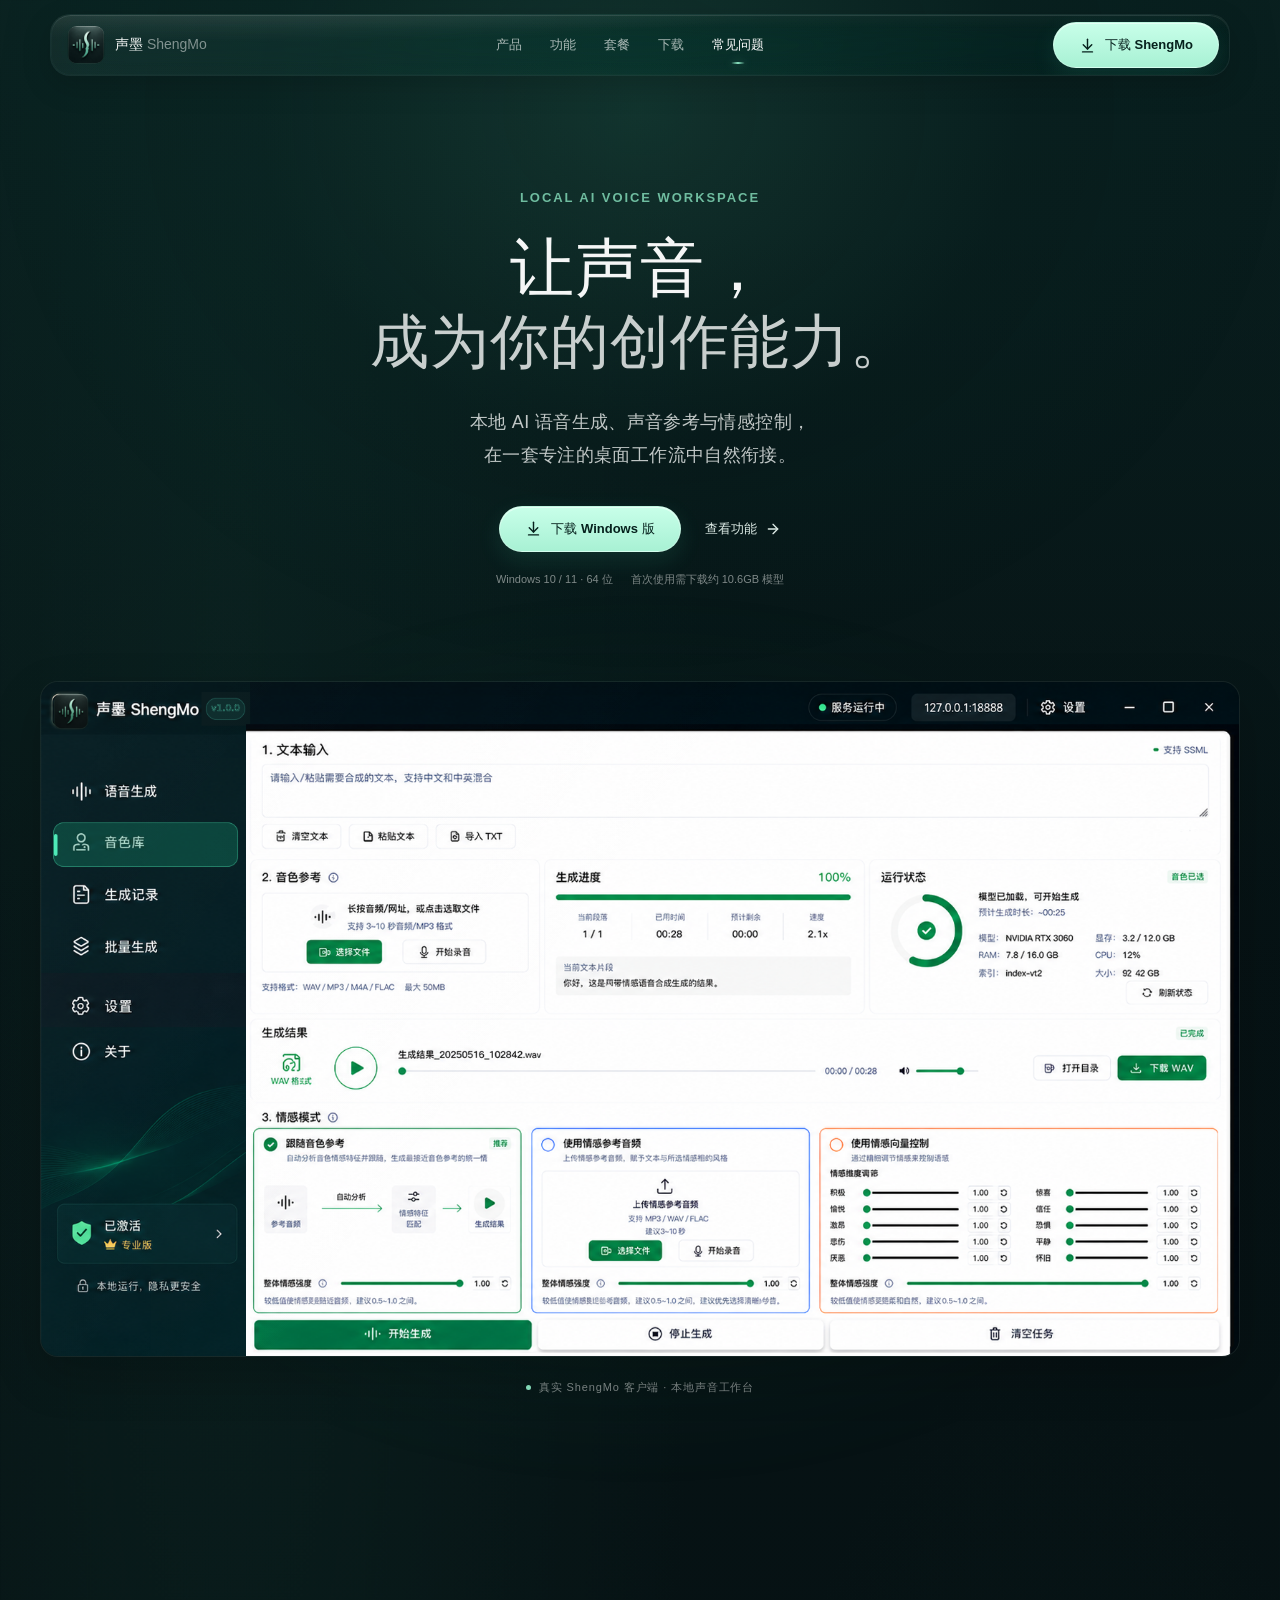
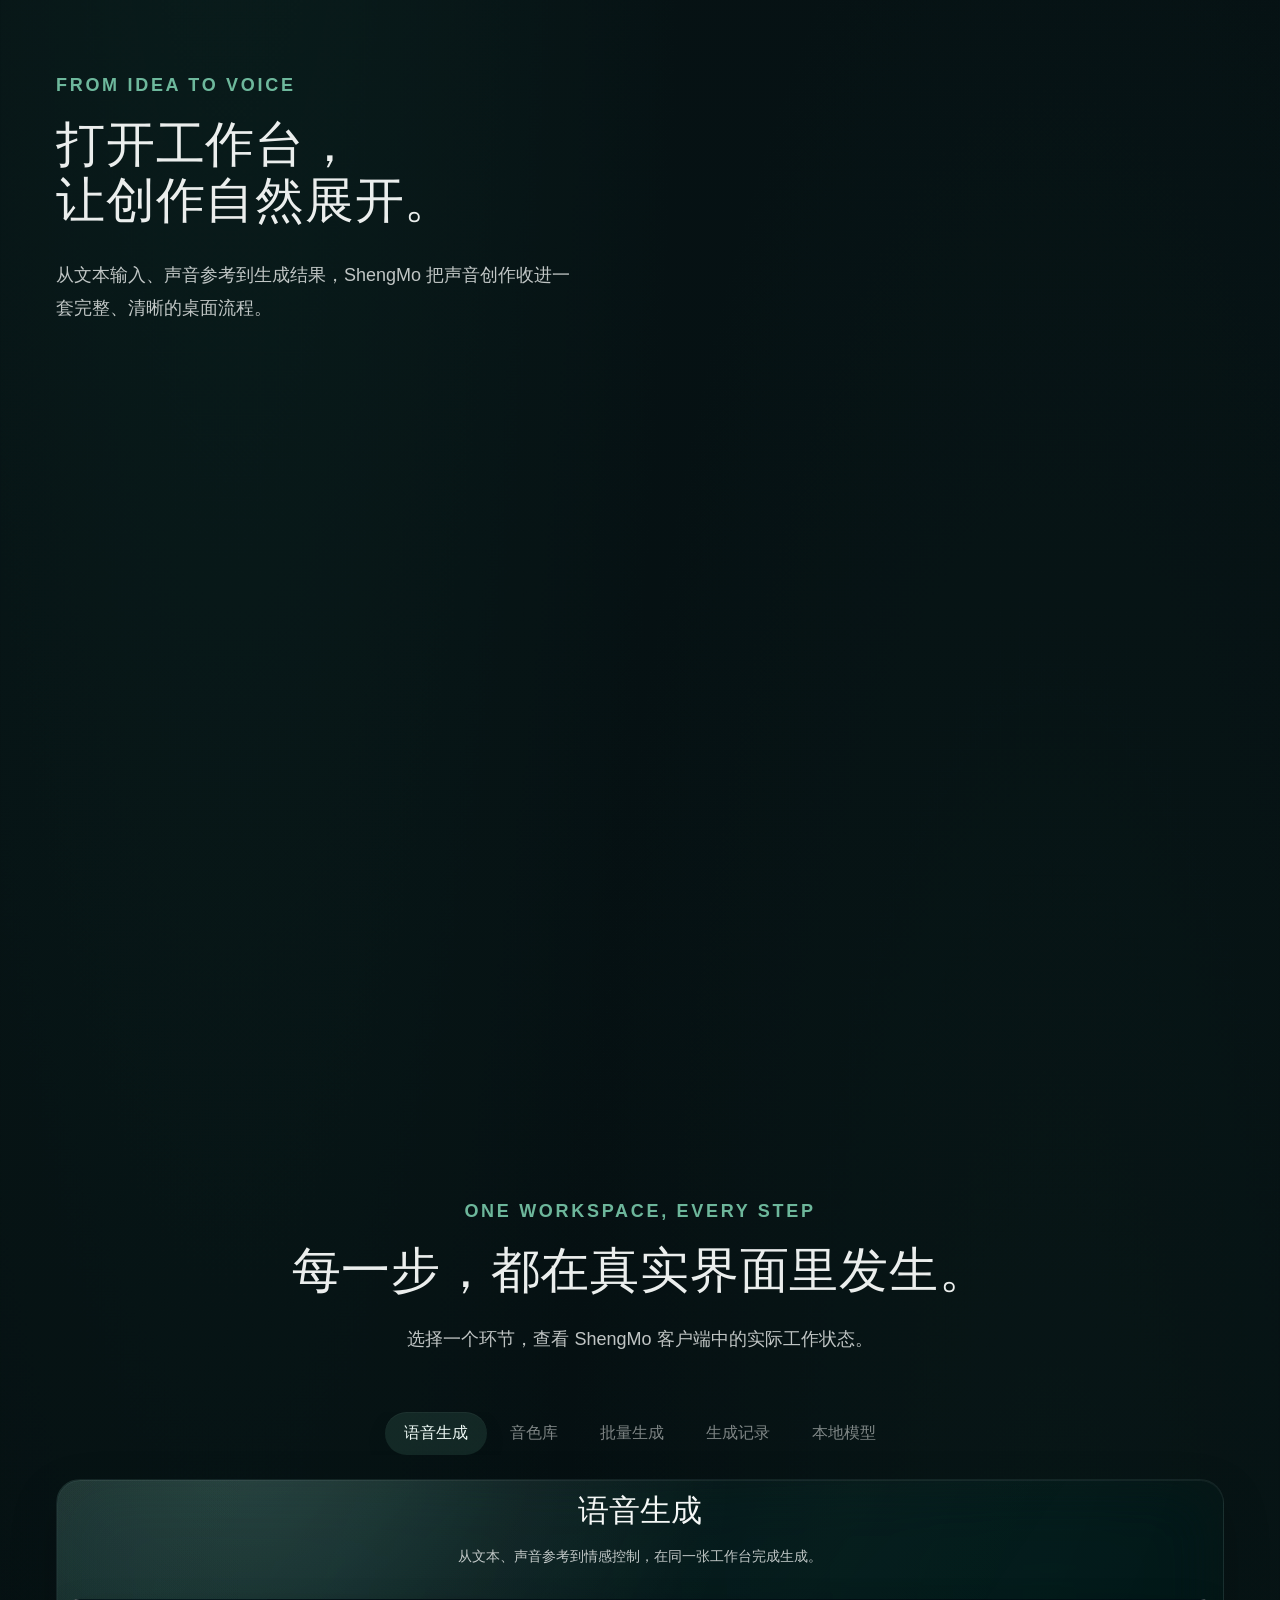
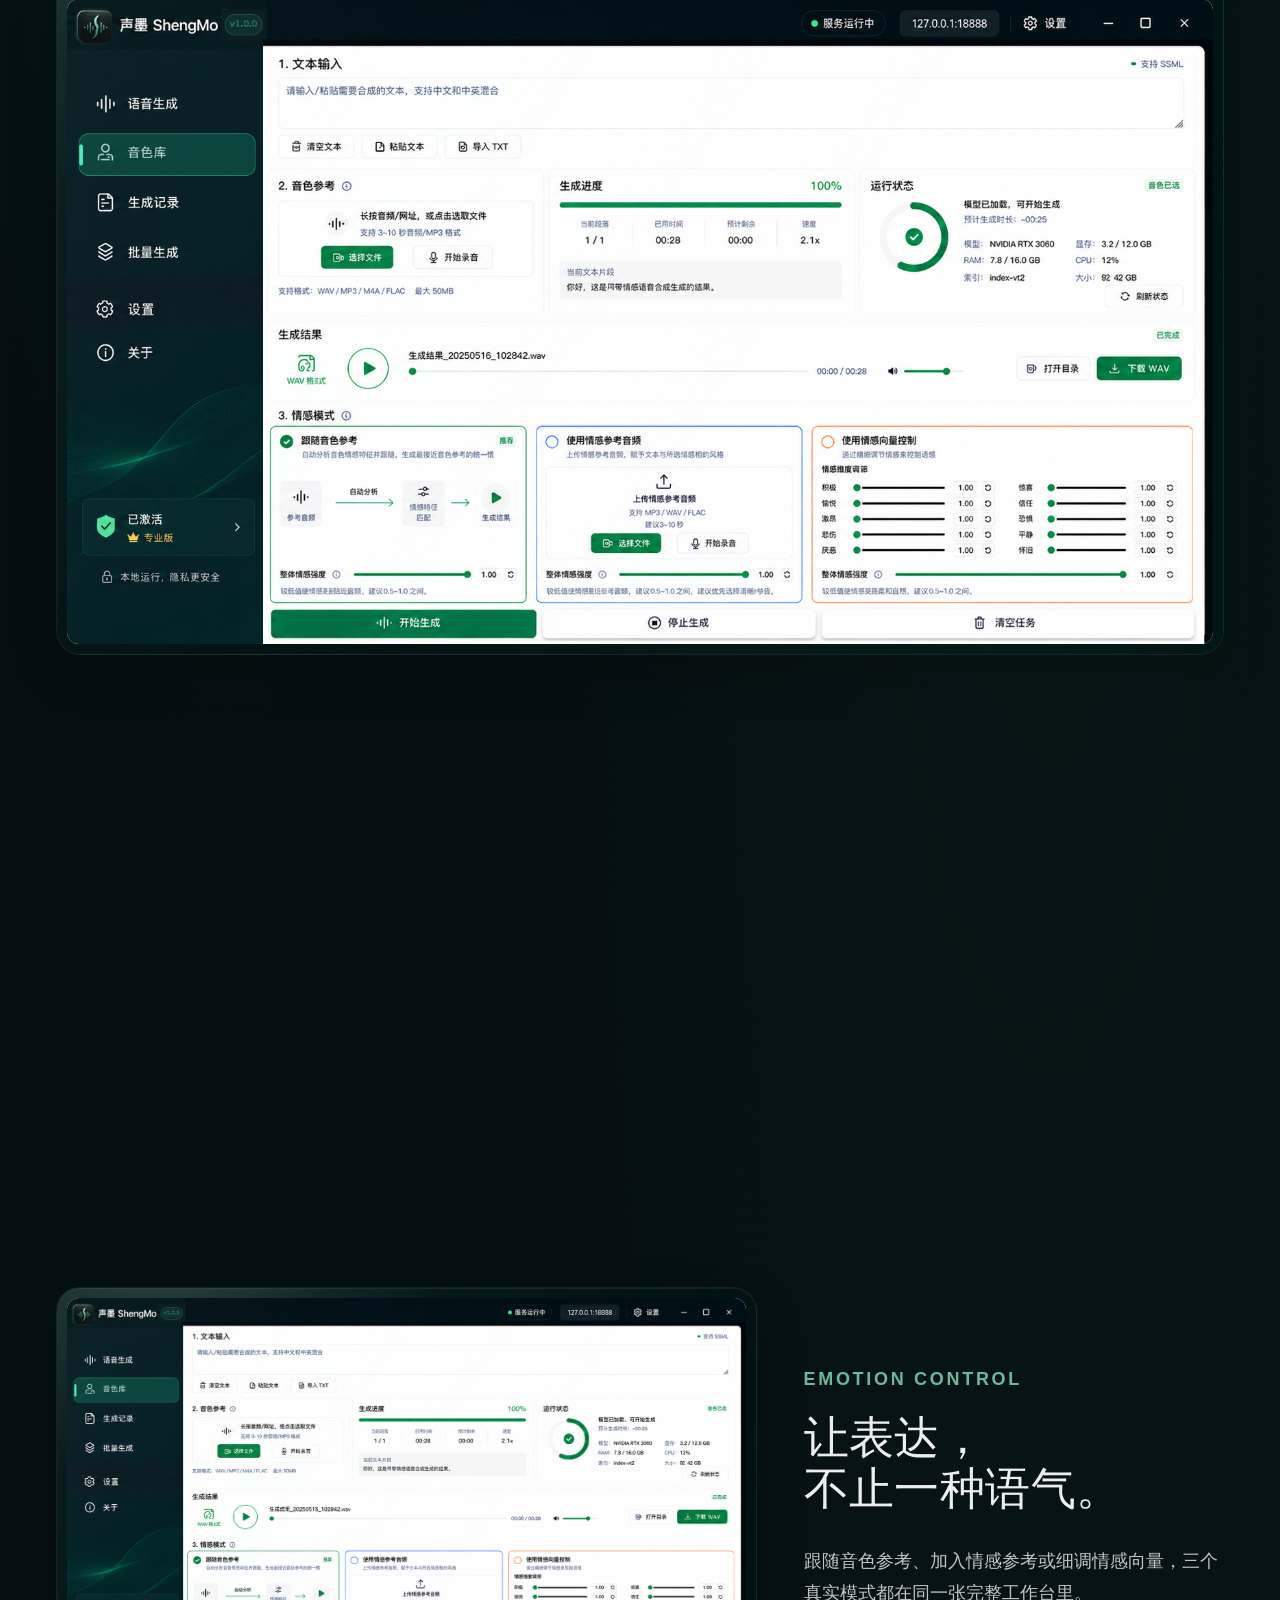
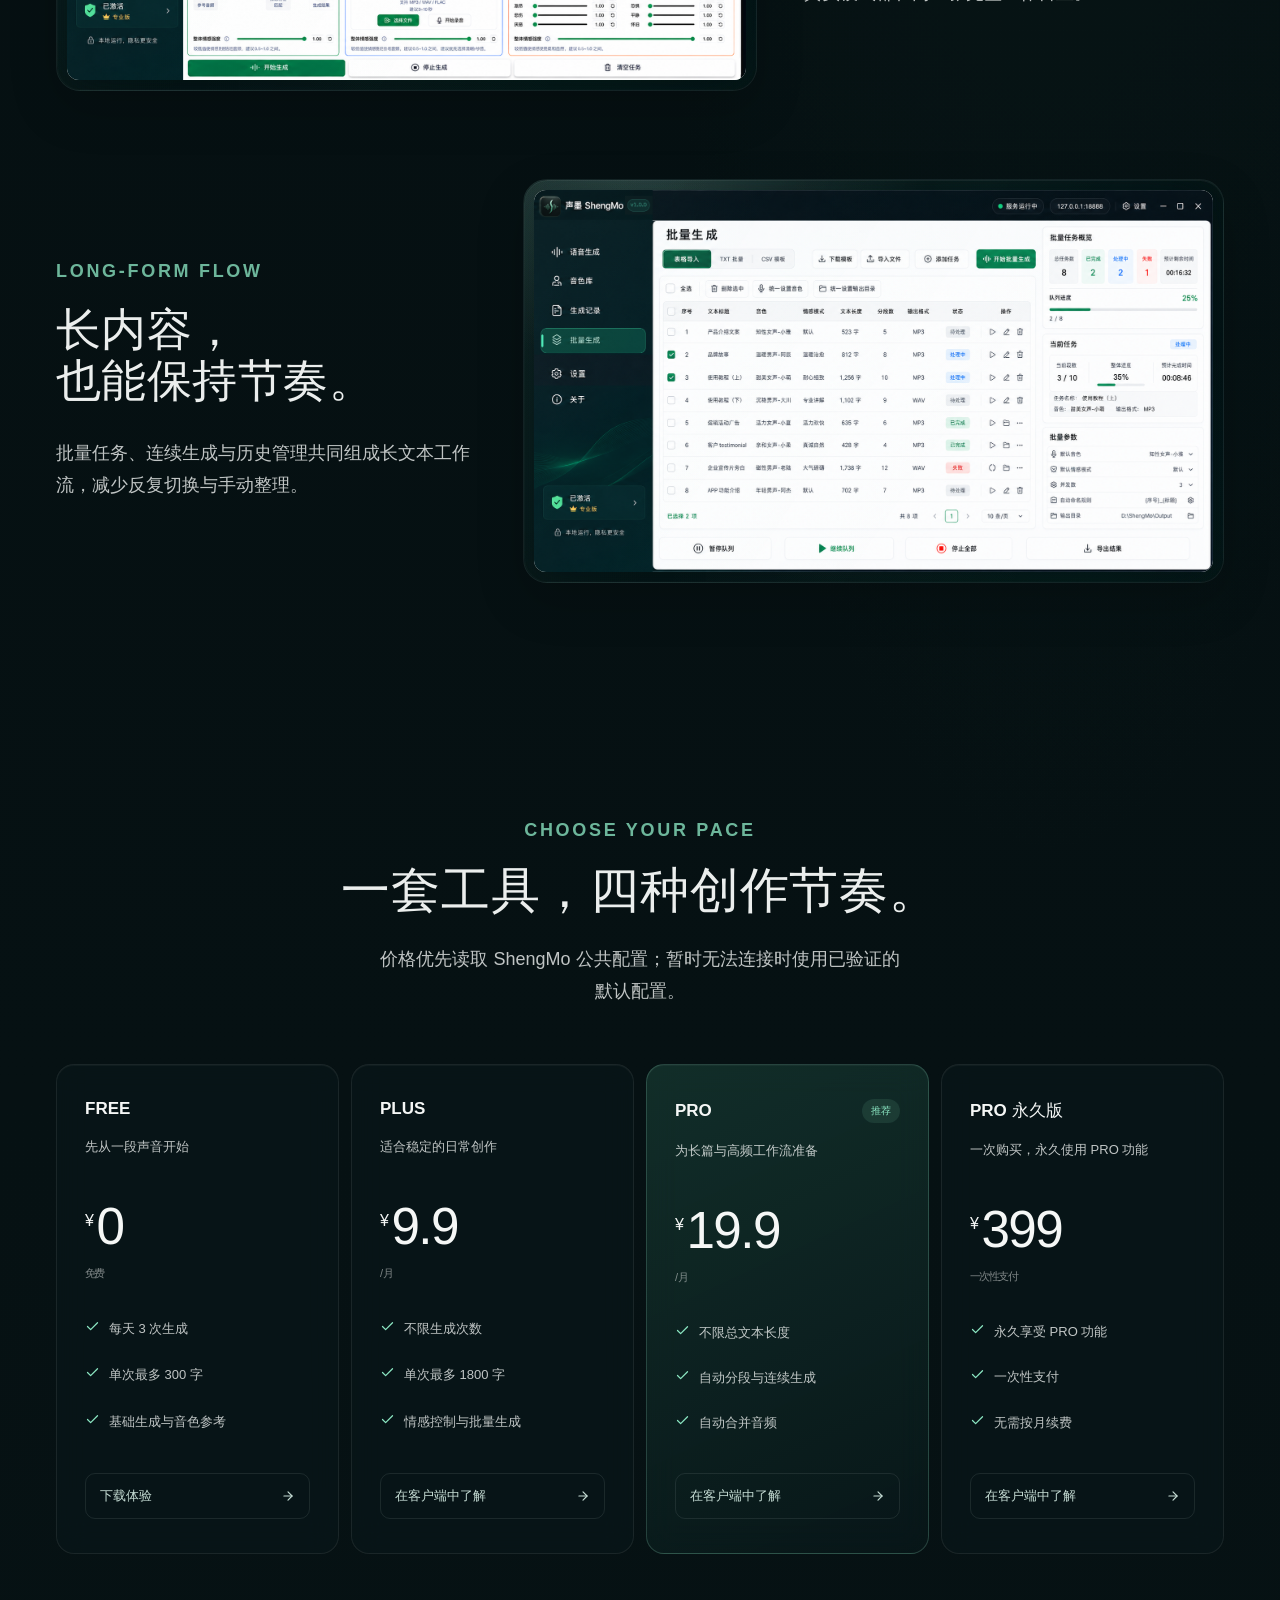
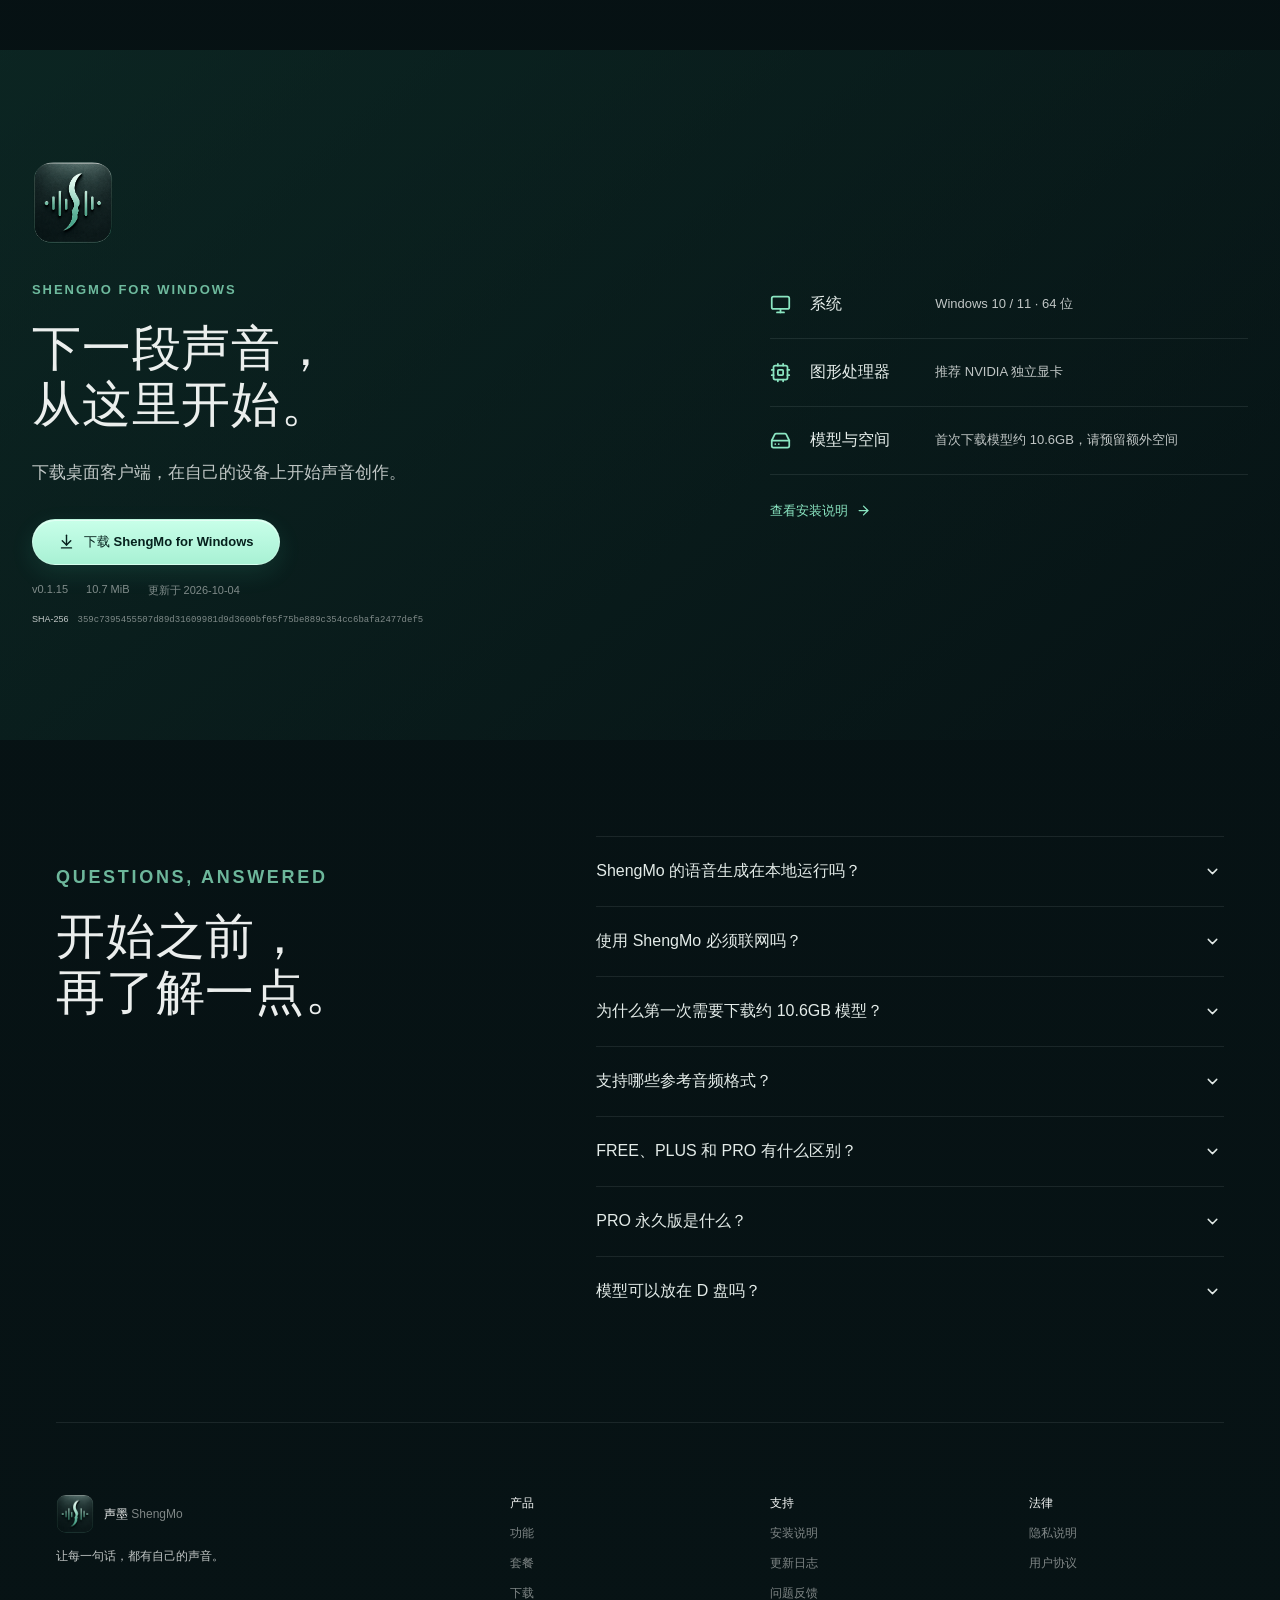
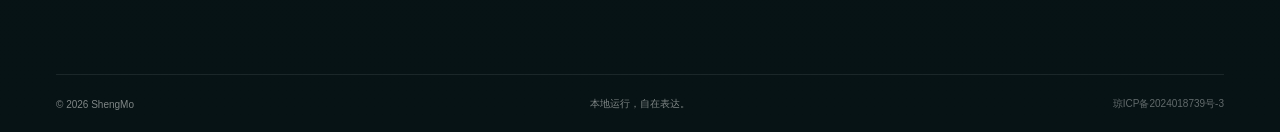
==== commit 94ccc9a6: "Deploy RC-107 production website" ====
--- a/index.html
+++ b/index.html
@@ -1,4 +1,4 @@
-<!doctype html><html lang="zh-CN"><head><meta charset="UTF-8"/><meta name="viewport" content="width=device-width,initial-scale=1"/><meta name="theme-color" content="#071416"/><meta name="description" content="ShengMo 声墨 AI 是 Windows 本地 AI 语音生成工作台，提供声音参考、情感控制、长文本与批量工作流。"/><meta name="robots" content="index,follow,max-image-preview:large"/><link rel="canonical" href="https://shengmoai.cn/"/><link rel="icon" href="/assets/brand/logo.png"/><link rel="apple-touch-icon" href="/assets/brand/logo.png"/><link rel="preload" as="image" href="/assets/product-ui/03-语音生成-新.png" fetchpriority="high"/><meta property="og:type" content="website"/><meta property="og:locale" content="zh_CN"/><meta property="og:site_name" content="ShengMo 声墨 AI"/><meta property="og:title" content="ShengMo 声墨 AI｜本地 AI 语音生成工作台"/><meta property="og:description" content="让声音成为你的创作能力。声音参考、情感控制与长文本工作流，主要在本地设备完成。"/><meta property="og:url" content="https://shengmoai.cn/"/><meta property="og:image" content="https://shengmoai.cn/assets/brand/splash-screen-reference.png"/><meta name="twitter:card" content="summary_large_image"/><meta name="twitter:title" content="ShengMo 声墨 AI｜本地 AI 语音生成工作台"/><meta name="twitter:description" content="声音参考、情感控制与长文本工作流，主要在本地设备完成。"/><meta name="twitter:image" content="https://shengmoai.cn/assets/brand/splash-screen-reference.png"/><script type="application/ld+json">{"@context":"https://schema.org","@type":"SoftwareApplication","name":"ShengMo 声墨 AI","applicationCategory":"MultimediaApplication","operatingSystem":"Windows 10, Windows 11","description":"Windows 本地 AI 语音生成工作台，提供声音参考、情感控制、长文本与批量工作流。","url":"https://shengmoai.cn/","softwareVersion":"0.1.0"}</script><title>ShengMo 声墨 AI｜本地 AI 语音生成工作台</title>  <script type="module" crossorigin src="/assets/index-TXuHrZPD.js"></script>
+<!doctype html><html lang="zh-CN"><head><meta charset="UTF-8"/><meta name="viewport" content="width=device-width,initial-scale=1"/><meta name="theme-color" content="#071416"/><meta name="description" content="ShengMo 声墨 AI 是 Windows 本地 AI 语音生成工作台，提供声音参考、情感控制、长文本与批量工作流。"/><meta name="robots" content="index,follow,max-image-preview:large"/><link rel="canonical" href="https://shengmoai.cn/"/><link rel="icon" href="/assets/brand/logo.png"/><link rel="apple-touch-icon" href="/assets/brand/logo.png"/><link rel="preload" as="image" href="/assets/product-ui/03-语音生成-新.png" fetchpriority="high"/><meta property="og:type" content="website"/><meta property="og:locale" content="zh_CN"/><meta property="og:site_name" content="ShengMo 声墨 AI"/><meta property="og:title" content="ShengMo 声墨 AI｜本地 AI 语音生成工作台"/><meta property="og:description" content="让声音成为你的创作能力。声音参考、情感控制与长文本工作流，主要在本地设备完成。"/><meta property="og:url" content="https://shengmoai.cn/"/><meta property="og:image" content="https://shengmoai.cn/assets/brand/splash-screen-reference.png"/><meta name="twitter:card" content="summary_large_image"/><meta name="twitter:title" content="ShengMo 声墨 AI｜本地 AI 语音生成工作台"/><meta name="twitter:description" content="声音参考、情感控制与长文本工作流，主要在本地设备完成。"/><meta name="twitter:image" content="https://shengmoai.cn/assets/brand/splash-screen-reference.png"/><script type="application/ld+json">{"@context":"https://schema.org","@type":"SoftwareApplication","name":"ShengMo 声墨 AI","applicationCategory":"MultimediaApplication","operatingSystem":"Windows 10, Windows 11","description":"Windows 本地 AI 语音生成工作台，提供声音参考、情感控制、长文本与批量工作流。","url":"https://shengmoai.cn/","softwareVersion":"0.1.0"}</script><title>ShengMo 声墨 AI｜本地 AI 语音生成工作台</title>  <script type="module" crossorigin src="/assets/index-DrZ7nRN_.js"></script>
   <link rel="stylesheet" crossorigin href="/assets/index-CajfyLwV.css">
 </head><body><div id="root"></div></body></html>
 
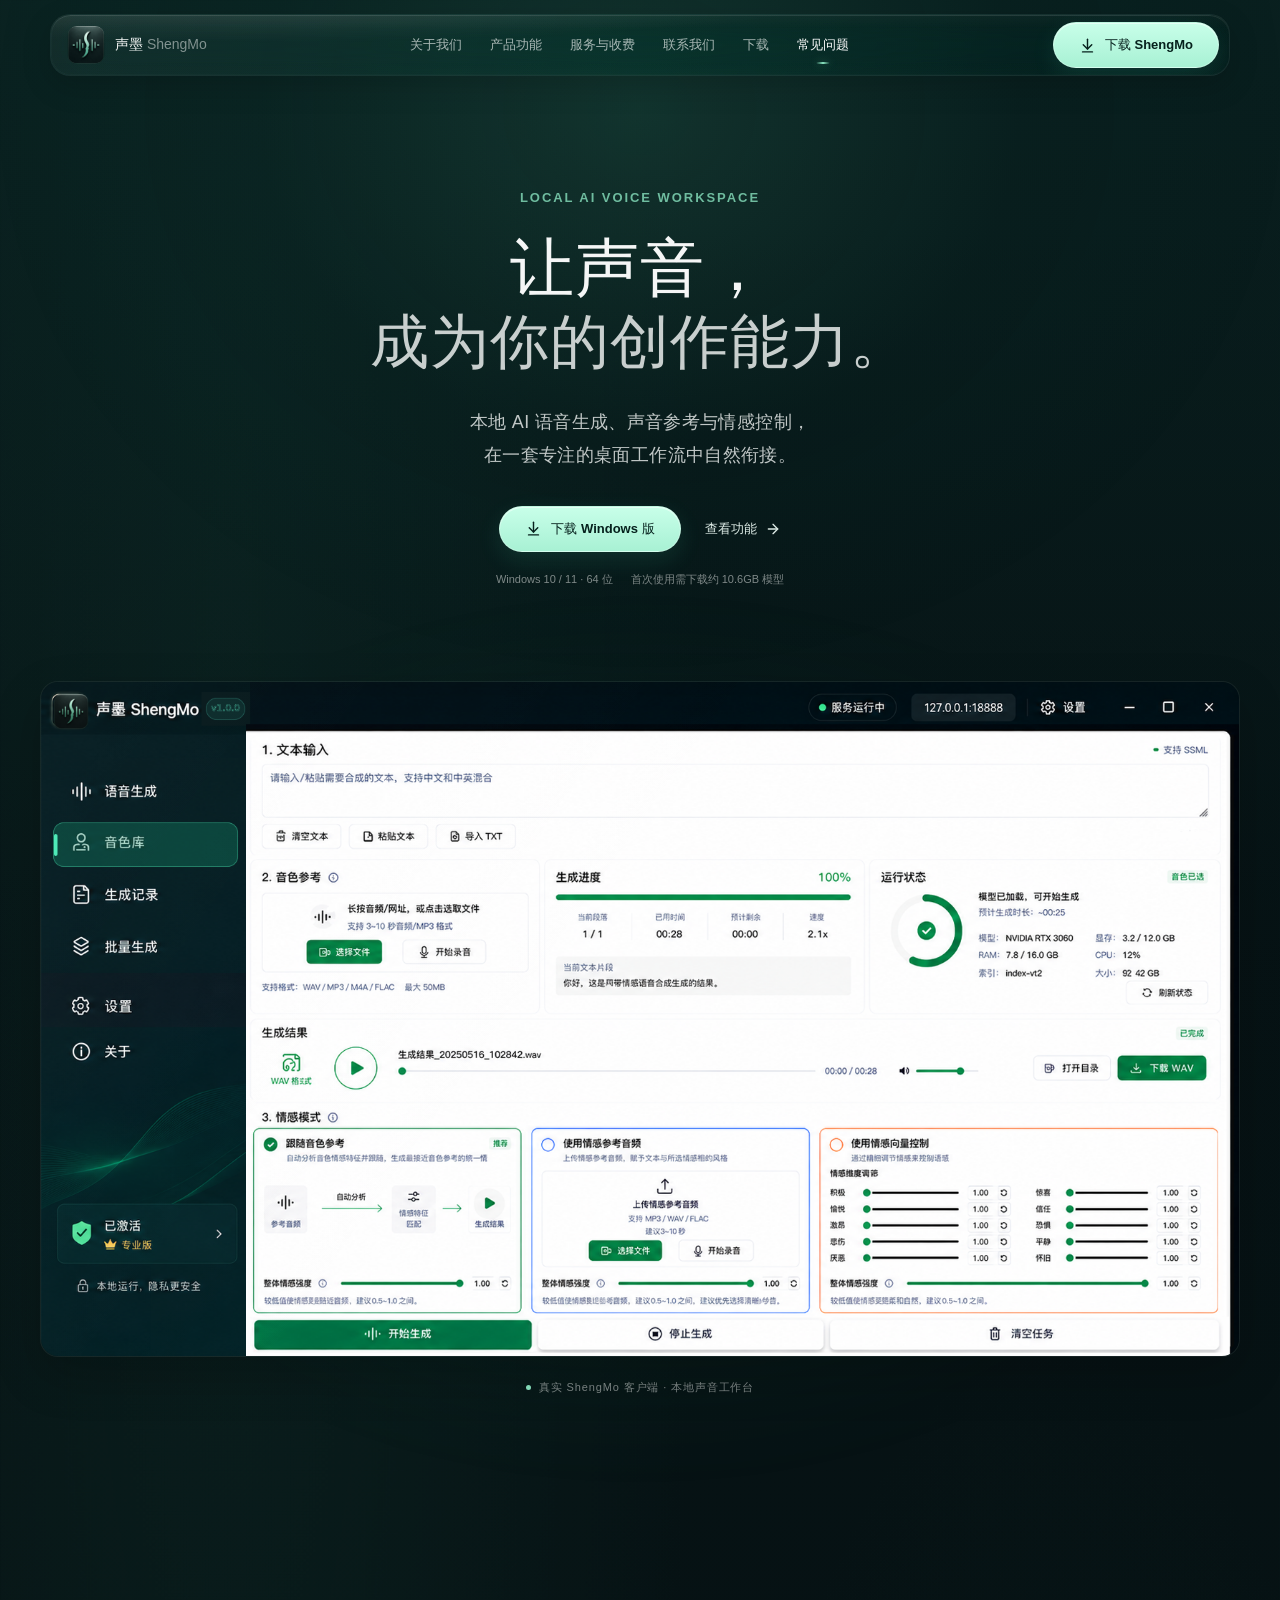
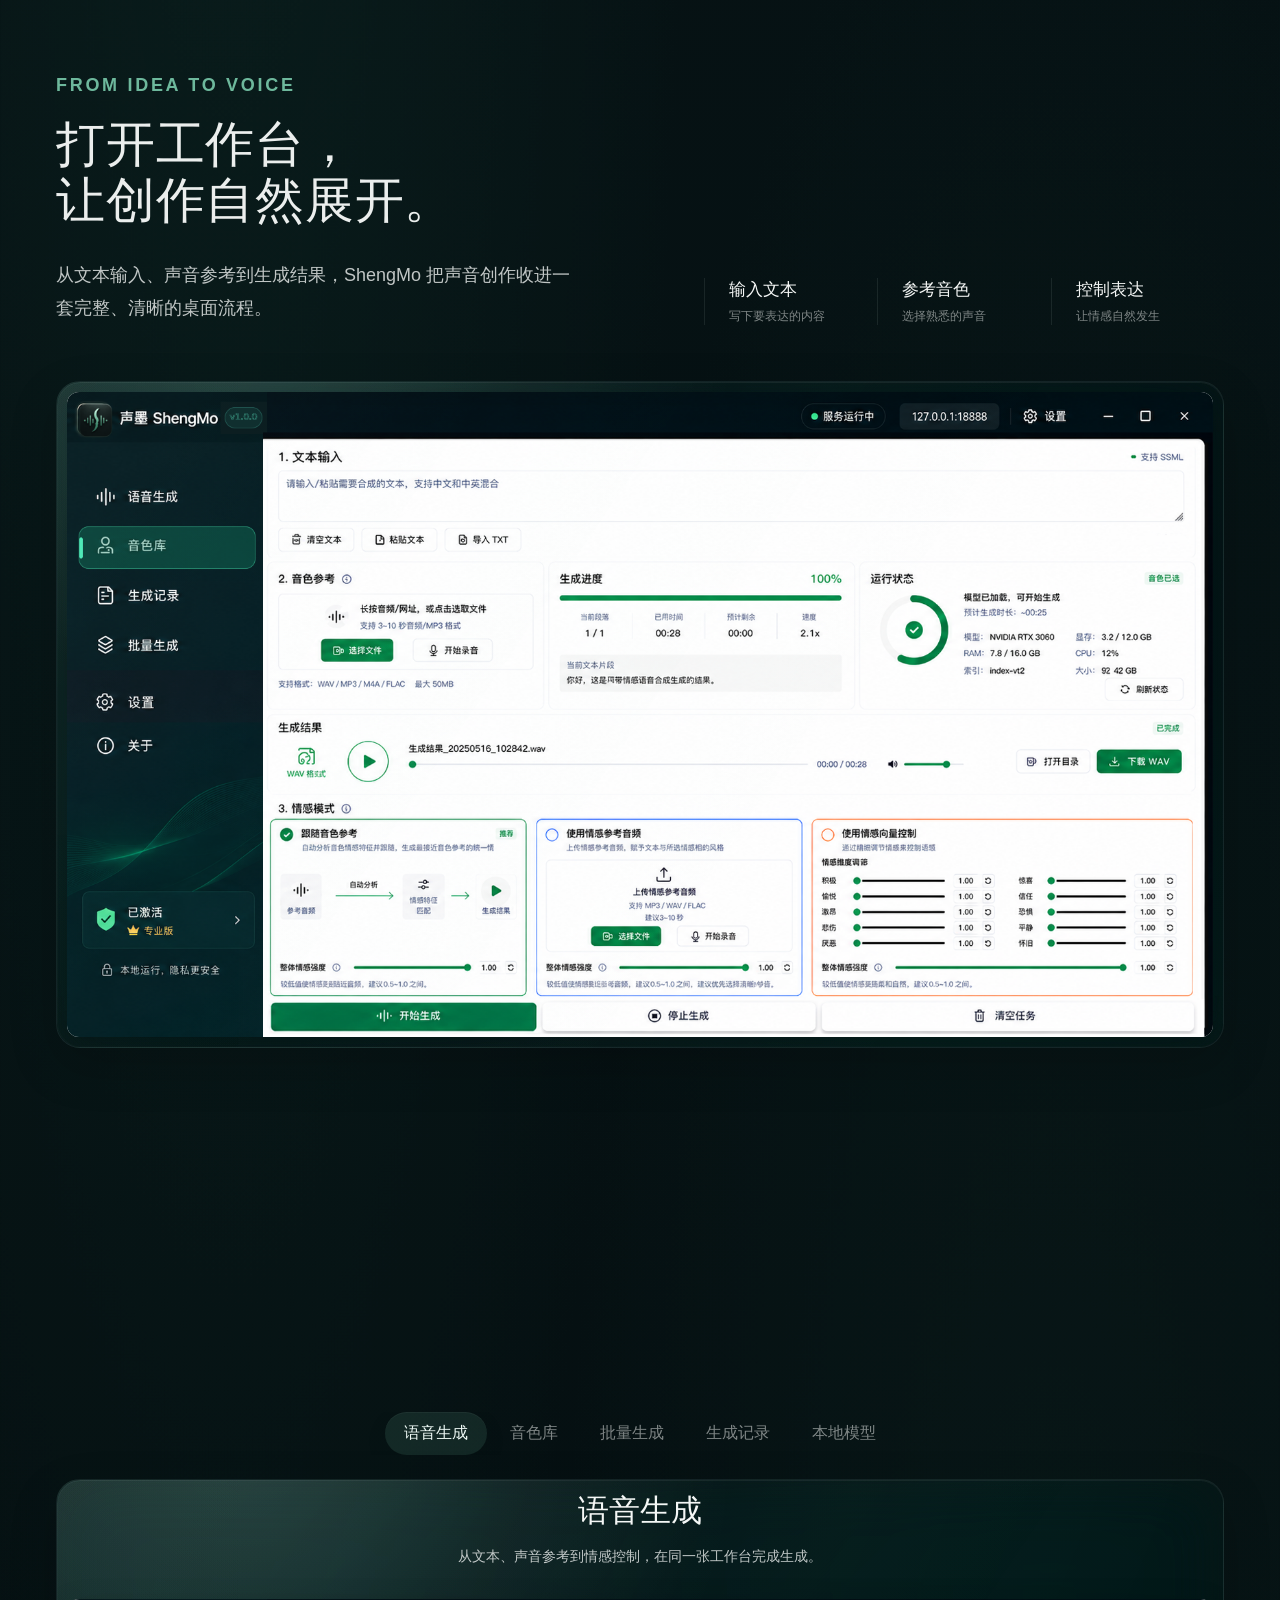
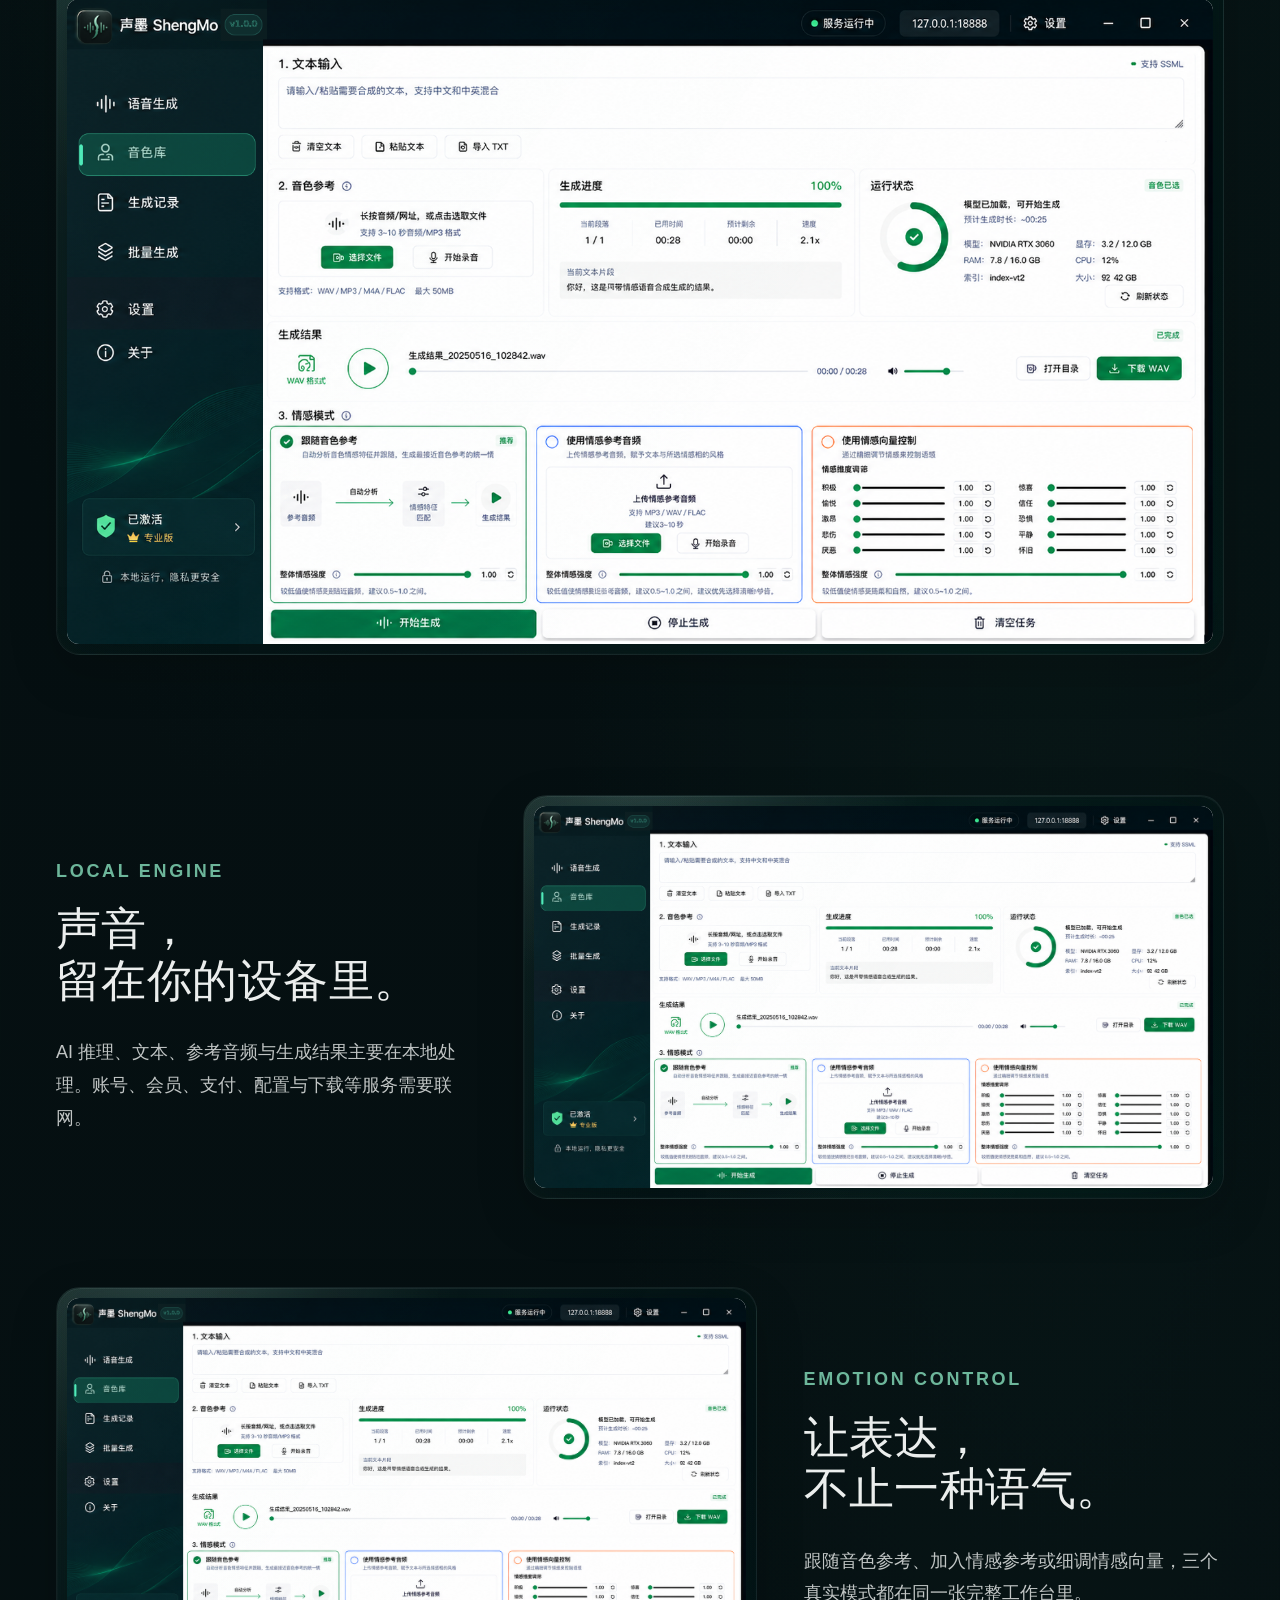
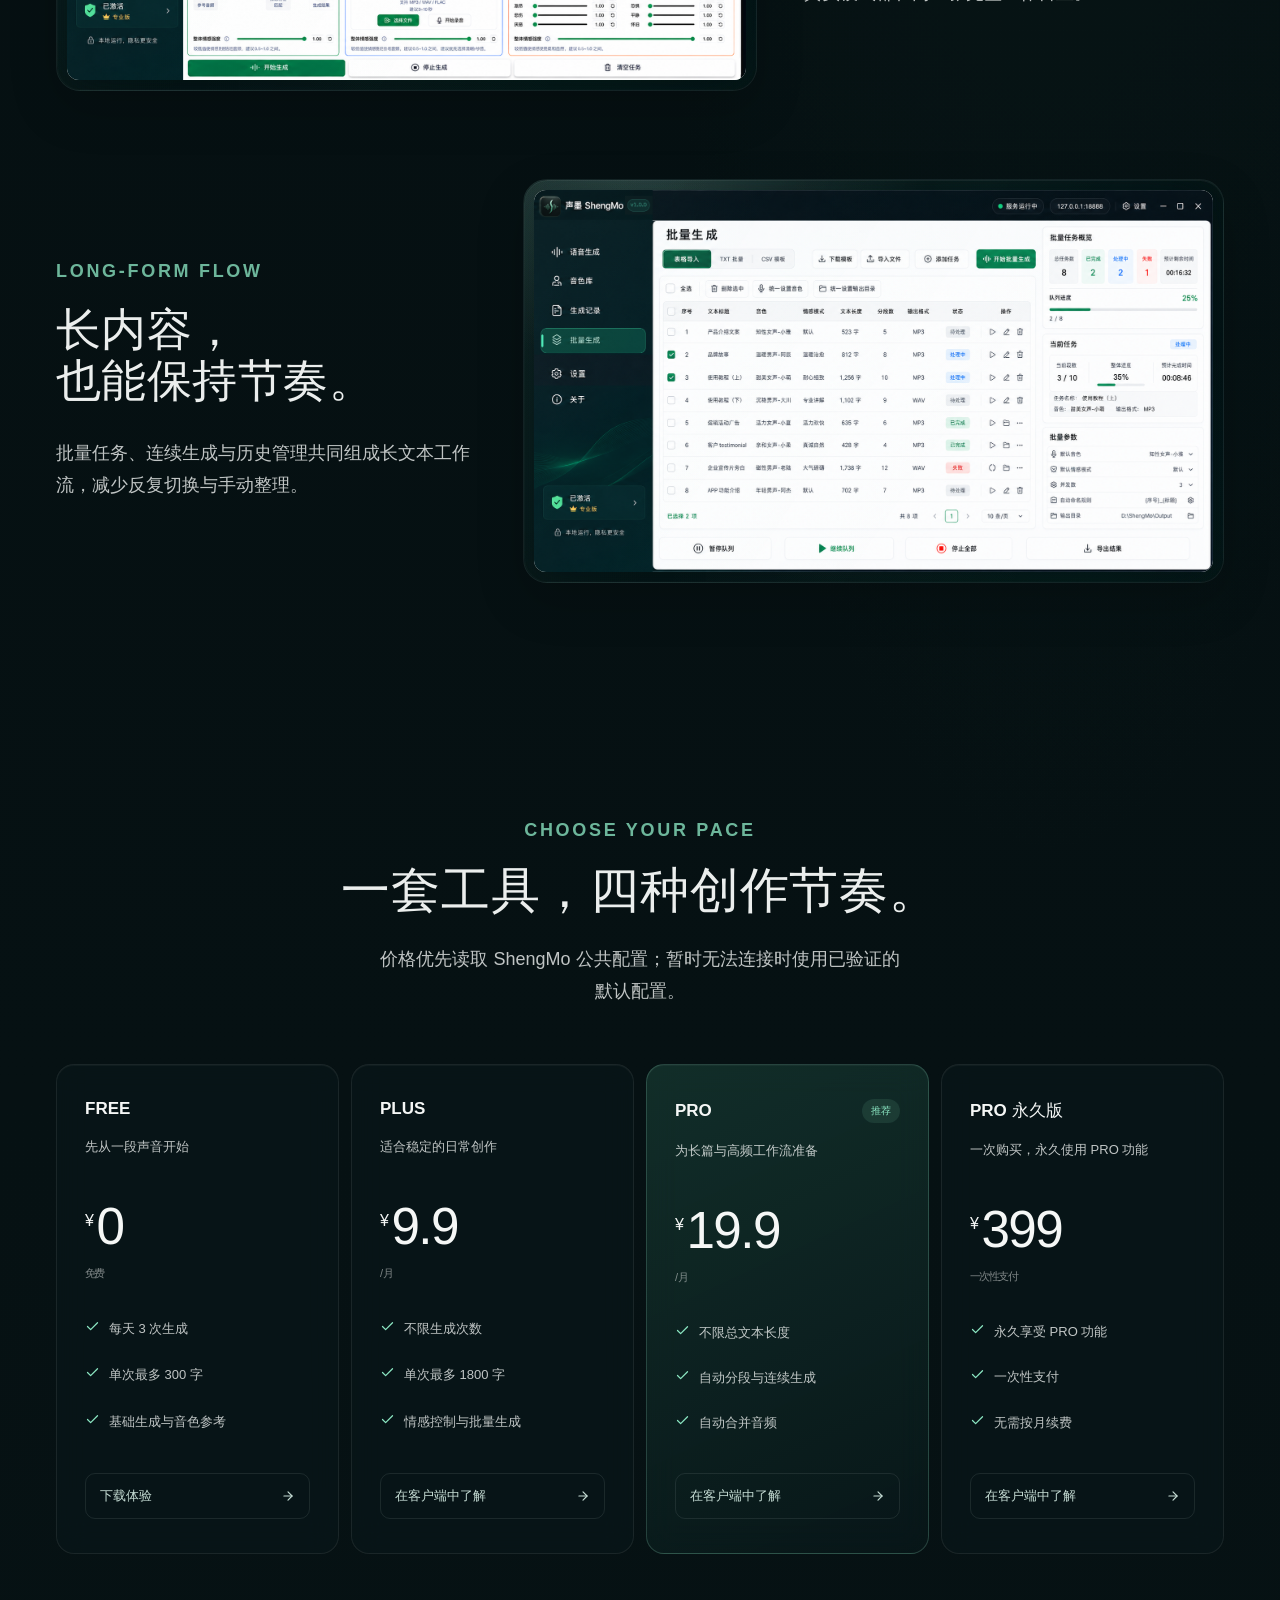
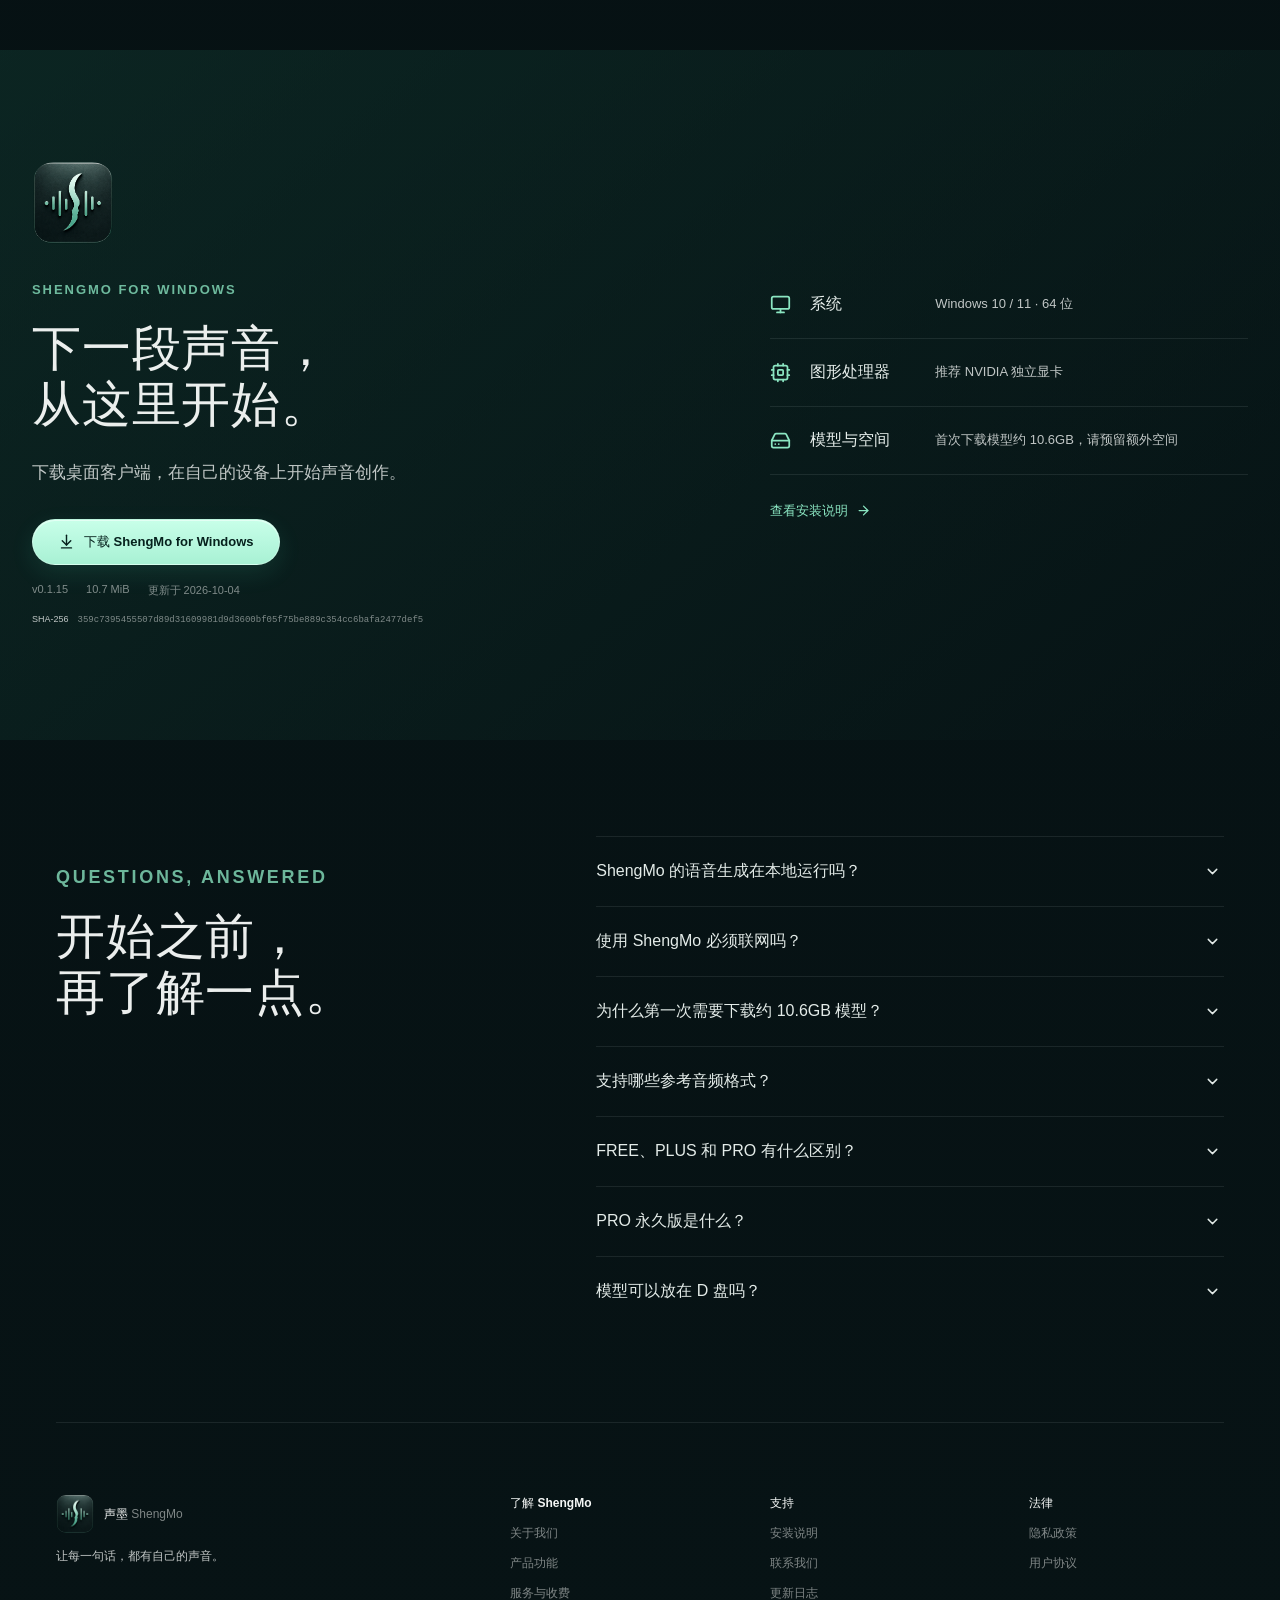
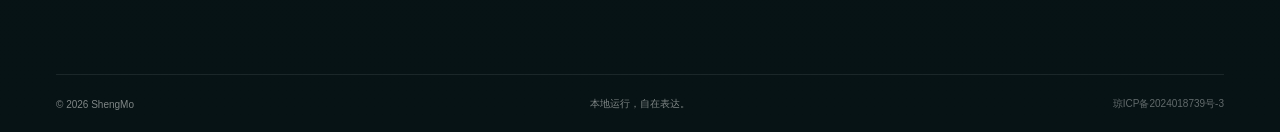
==== commit 5986430b: "Add complete merchant review pages" ====
--- a/index.html
+++ b/index.html
@@ -1,4 +1,4 @@
-<!doctype html><html lang="zh-CN"><head><meta charset="UTF-8"/><meta name="viewport" content="width=device-width,initial-scale=1"/><meta name="theme-color" content="#071416"/><meta name="description" content="ShengMo 声墨 AI 是 Windows 本地 AI 语音生成工作台，提供声音参考、情感控制、长文本与批量工作流。"/><meta name="robots" content="index,follow,max-image-preview:large"/><link rel="canonical" href="https://shengmoai.cn/"/><link rel="icon" href="/assets/brand/logo.png"/><link rel="apple-touch-icon" href="/assets/brand/logo.png"/><link rel="preload" as="image" href="/assets/product-ui/03-语音生成-新.png" fetchpriority="high"/><meta property="og:type" content="website"/><meta property="og:locale" content="zh_CN"/><meta property="og:site_name" content="ShengMo 声墨 AI"/><meta property="og:title" content="ShengMo 声墨 AI｜本地 AI 语音生成工作台"/><meta property="og:description" content="让声音成为你的创作能力。声音参考、情感控制与长文本工作流，主要在本地设备完成。"/><meta property="og:url" content="https://shengmoai.cn/"/><meta property="og:image" content="https://shengmoai.cn/assets/brand/splash-screen-reference.png"/><meta name="twitter:card" content="summary_large_image"/><meta name="twitter:title" content="ShengMo 声墨 AI｜本地 AI 语音生成工作台"/><meta name="twitter:description" content="声音参考、情感控制与长文本工作流，主要在本地设备完成。"/><meta name="twitter:image" content="https://shengmoai.cn/assets/brand/splash-screen-reference.png"/><script type="application/ld+json">{"@context":"https://schema.org","@type":"SoftwareApplication","name":"ShengMo 声墨 AI","applicationCategory":"MultimediaApplication","operatingSystem":"Windows 10, Windows 11","description":"Windows 本地 AI 语音生成工作台，提供声音参考、情感控制、长文本与批量工作流。","url":"https://shengmoai.cn/","softwareVersion":"0.1.0"}</script><title>ShengMo 声墨 AI｜本地 AI 语音生成工作台</title>  <script type="module" crossorigin src="/assets/index-DrZ7nRN_.js"></script>
-  <link rel="stylesheet" crossorigin href="/assets/index-CajfyLwV.css">
+<!doctype html><html lang="zh-CN"><head><meta charset="UTF-8"/><meta name="viewport" content="width=device-width,initial-scale=1"/><meta name="theme-color" content="#071416"/><meta name="description" content="ShengMo 声墨 AI 是 Windows 本地 AI 语音生成工作台，提供声音参考、情感控制、长文本与批量工作流。"/><meta name="robots" content="index,follow,max-image-preview:large"/><link rel="canonical" href="https://shengmoai.cn/"/><link rel="icon" href="/assets/brand/logo.png"/><link rel="apple-touch-icon" href="/assets/brand/logo.png"/><link rel="preload" as="image" href="/assets/product-ui/03-语音生成-新.png" fetchpriority="high"/><meta property="og:type" content="website"/><meta property="og:locale" content="zh_CN"/><meta property="og:site_name" content="ShengMo 声墨 AI"/><meta property="og:title" content="ShengMo 声墨 AI｜本地 AI 语音生成工作台"/><meta property="og:description" content="让声音成为你的创作能力。声音参考、情感控制与长文本工作流，主要在本地设备完成。"/><meta property="og:url" content="https://shengmoai.cn/"/><meta property="og:image" content="https://shengmoai.cn/assets/brand/splash-screen-reference.png"/><meta name="twitter:card" content="summary_large_image"/><meta name="twitter:title" content="ShengMo 声墨 AI｜本地 AI 语音生成工作台"/><meta name="twitter:description" content="声音参考、情感控制与长文本工作流，主要在本地设备完成。"/><meta name="twitter:image" content="https://shengmoai.cn/assets/brand/splash-screen-reference.png"/><script type="application/ld+json">{"@context":"https://schema.org","@type":"SoftwareApplication","name":"ShengMo 声墨 AI","applicationCategory":"MultimediaApplication","operatingSystem":"Windows 10, Windows 11","description":"Windows 本地 AI 语音生成工作台，提供声音参考、情感控制、长文本与批量工作流。","url":"https://shengmoai.cn/","softwareVersion":"0.1.0"}</script><title>ShengMo 声墨 AI｜本地 AI 语音生成工作台</title>  <script type="module" crossorigin src="/assets/index-BSZTZ_Ax.js"></script>
+  <link rel="stylesheet" crossorigin href="/assets/index-GO4AMNdC.css">
 </head><body><div id="root"></div></body></html>
 
--- a/assets/index-GO4AMNdC.css
+++ b/assets/index-GO4AMNdC.css
@@ -0,0 +1 @@
+:root{font-family:Inter,PingFang SC,Microsoft YaHei,Segoe UI,Noto Sans SC,sans-serif;color:#f5f7f6;background:#061012;--bg:#061012;--text:#f5f7f6;--muted:rgba(245,247,246,.74);--dim:rgba(245,247,246,.48);--mint:#8be6c2;--line:rgba(201,234,221,.13);--layout:min(1400px, calc(100% - 112px) );--ease:cubic-bezier(.2,.7,.2,1)}*{box-sizing:border-box}html{scroll-behavior:smooth;scroll-padding-top:86px}body{margin:0;min-width:320px;background:radial-gradient(circle at 50% 0,rgba(33,102,83,.16),transparent 28%),var(--bg);color:var(--text);font-synthesis:none}a{color:inherit;text-decoration:none}button{font:inherit}figure,p,h1,h2,h3{margin:0}p{color:var(--muted);line-height:1.8}h1,h2,h3{font-family:Inter,PingFang SC,Microsoft YaHei,Segoe UI,Noto Sans SC,sans-serif;text-wrap:balance}.skip-link{position:fixed;z-index:99;left:16px;top:-70px;padding:10px 14px;background:#fff;color:#071212}.skip-link:focus{top:12px}.announcement{padding:9px 20px;text-align:center;background:#12332d;color:#d9fff0;font-size:12px}.site-header{position:fixed;z-index:50;top:14px;left:0;width:100%;padding:0 22px;transition:.3s var(--ease)}.nav-shell{width:min(1180px,100%);height:62px;margin:auto;padding:0 10px 0 16px;display:flex;align-items:center;justify-content:space-between;border:1px solid transparent;border-radius:16px;transition:.3s var(--ease)}.site-header.scrolled .nav-shell{border-color:var(--line);background:#050f10c7;box-shadow:0 12px 40px #0003;-webkit-backdrop-filter:blur(18px);backdrop-filter:blur(18px)}.brand{display:flex;align-items:center;gap:10px;font-size:14px;font-weight:600}.brand img{width:38px;height:38px;border-radius:10px}.brand b{font-weight:500;color:var(--dim)}.nav-links{display:flex;align-items:center;gap:28px}.nav-links a{position:relative;padding:20px 0;color:#f5f7f6ad;font-size:13px;transition:color .2s}.nav-links a:hover,.nav-links a.active{color:#fff}.nav-links a.active:after{content:"";position:absolute;bottom:12px;left:50%;width:4px;height:4px;border-radius:50%;background:var(--mint);transform:translate(-50%)}.nav-actions{display:flex;align-items:center}.menu{display:none;border:0;background:none;color:#fff}.button{min-height:46px;padding:0 25px;display:inline-flex;align-items:center;justify-content:center;gap:9px;border-radius:999px;background:#b8f1dc;color:#082018;font-size:13px;font-weight:600;transition:transform .2s var(--ease),filter .2s}.button:hover{transform:translateY(-1px);filter:brightness(1.06)}.button-quiet{min-height:42px;padding:0 20px}.link{display:inline-flex;align-items:center;gap:8px;color:#dceae5;font-size:13px;transition:color .2s,gap .2s}.link:hover{color:var(--mint);gap:11px}.eyebrow{color:#8be6c2c7;font-size:13px;font-weight:600;letter-spacing:.15em;line-height:1.3}.hero{position:relative;overflow:hidden;padding:190px 0 135px;background:linear-gradient(180deg,rgba(11,42,39,.52),rgba(6,16,18,.1) 62%,transparent)}.hero-aura{position:absolute;inset:-10% 0 auto;height:820px;background:radial-gradient(ellipse at 50% 32%,rgba(86,206,162,.12),rgba(10,58,49,.05) 42%,transparent 72%);pointer-events:none}.hero-copy{position:relative;z-index:2;width:min(820px,calc(100% - 40px));margin:auto;text-align:center}.hero h1{margin:26px 0 30px;font-size:clamp(60px,5vw,72px);font-weight:600;letter-spacing:.015em;line-height:1.14}.hero h1 span{font-size:.92em;font-weight:500;color:#f5f7f6c7}.hero-copy>p:not(.eyebrow):not(.hero-note){max-width:660px;margin:auto;font-size:18px;letter-spacing:.02em}.hero-actions{margin-top:34px;display:flex;align-items:center;justify-content:center;gap:24px}.hero-note{margin-top:17px;display:flex;justify-content:center;gap:18px;color:var(--dim);font-size:11px}.hero-product{--progress:0;position:relative;z-index:2;width:min(1350px,calc(100% - 80px));margin:92px auto 0;transform:translateY(calc((1 - var(--progress))*22px)) scale(calc(.96 + var(--progress)*.04));transform-origin:50% 30%;will-change:transform}.hero-product:before{content:"";position:absolute;z-index:-1;top:-13%;right:-5%;bottom:-13%;left:-5%;background:radial-gradient(ellipse,rgba(54,181,136,.13),transparent 68%);filter:blur(28px)}.product-shot img{display:block;width:100%;height:auto;object-fit:contain;object-position:center}.product-shot--hero{overflow:hidden;border:1px solid rgba(183,230,213,.2);border-radius:20px;background:#071517;box-shadow:0 45px 120px #00000080,0 0 90px #30ae8212}.product-caption{margin-top:20px;display:flex;justify-content:center;align-items:center;gap:8px;color:var(--dim);font-size:11px;letter-spacing:.08em}.product-caption span{width:5px;height:5px;border-radius:50%;background:var(--mint)}.section{width:var(--layout);margin:auto;padding:160px 0}.section h2{font-size:clamp(42px,3.8vw,56px);font-weight:550;letter-spacing:.018em;line-height:1.16}.section-copy>p,.section-head>p,.product-story-copy>p{font-size:18px;max-width:520px}.story-top{display:grid;grid-template-columns:minmax(0,1fr) minmax(520px,.9fr);gap:9vw;align-items:end;margin-bottom:65px}.section-copy .eyebrow,.section-head .eyebrow,.product-story-copy .eyebrow{margin-bottom:22px}.section-copy>p{margin-top:26px}.process{display:grid;grid-template-columns:repeat(3,1fr);gap:0;margin:0;padding:0;list-style:none}.process li{padding:0 24px;border-left:1px solid var(--line);display:flex;flex-direction:column;gap:9px}.process li span{color:var(--dim);font-size:11px}.process li strong{font-size:17px;font-weight:550}.process li small{color:var(--dim);font-size:12px}.visual-stage,.feature-visual{min-width:0;padding:clamp(28px,4vw,62px);border:1px solid rgba(190,231,215,.1);border-radius:22px;background:radial-gradient(circle at 50% 15%,rgba(95,213,169,.11),transparent 55%),linear-gradient(145deg,#0d2523,#081719);box-shadow:0 30px 90px #00000042;transition:transform .3s var(--ease),border-color .3s,box-shadow .3s,opacity .16s}.visual-stage:hover,.feature-visual:hover{transform:translateY(-2px);border-color:#bee7d730;box-shadow:0 38px 100px #00000057}.product-shot{min-width:0;width:100%}.product-shot--feature{overflow:hidden;border:1px solid rgba(201,234,221,.14);border-radius:15px;background:#fff;box-shadow:0 24px 65px #0000004d}.features{padding-top:130px}.section-head{max-width:790px;margin:0 auto 60px;text-align:center}.section-head>p{margin:24px auto 0}.feature-tabs{display:flex;justify-content:center;gap:4px;margin-bottom:24px;overflow-x:auto;scrollbar-width:none}.feature-tabs button{padding:11px 16px;border:0;border-radius:999px;background:transparent;color:var(--dim);cursor:pointer;white-space:nowrap;transition:.2s}.feature-tabs button span{margin-right:7px;font-size:10px}.feature-tabs button:hover{color:#fff}.feature-tabs button.selected{background:#8be6c21a;color:#effaf6}.feature-visual.switching{opacity:.2}.feature-copy{display:grid;grid-template-columns:1fr 1fr;align-items:end;gap:40px;margin-bottom:30px}.feature-copy h3{margin-top:8px;font-size:31px;font-weight:550}.feature-copy p{justify-self:end;max-width:430px;font-size:14px}.product-stories{padding-top:100px}.product-story{display:grid;grid-template-columns:minmax(300px,.34fr) minmax(0,.66fr);gap:6vw;align-items:center;padding:130px 0}.product-story.reverse{grid-template-columns:minmax(0,.66fr) minmax(300px,.34fr)}.product-story.reverse .product-story-copy{order:2}.product-story.reverse .visual-stage{order:1}.product-story-copy>span{display:block;margin-bottom:55px;color:var(--dim);font-size:11px}.product-story-copy h2{max-width:600px}.product-story-copy>p{margin-top:27px}.product-story .visual-stage{padding:clamp(24px,3.2vw,48px)}.pricing{padding-top:140px}.price-grid{display:grid;grid-template-columns:repeat(4,1fr);gap:12px}.price-grid article{min-height:490px;padding:34px 28px;display:flex;flex-direction:column;border:1px solid rgba(201,234,221,.1);border-radius:18px;background:#0c1c1e7a;transition:.25s var(--ease)}.price-grid article:hover{transform:translateY(-3px);border-color:#c9eadd33}.price-grid article.recommended{border-color:#8be6c24d;background:linear-gradient(155deg,#285b4b66,#0a1a1cb3)}.plan-top{display:flex;justify-content:space-between;align-items:center}.plan-top h3{font-size:17px;font-weight:600}.plan-top span{padding:5px 9px;border-radius:999px;background:#8be6c21a;color:var(--mint);font-size:10px}.price-grid article>p{margin-top:16px;font-size:13px}.price{margin:38px 0;font-size:clamp(46px,4vw,56px);font-weight:500;letter-spacing:-.03em}.price sup{margin-right:4px;font-size:16px}.price small{display:block;margin-top:10px;color:var(--dim);font-size:11px;font-weight:400}.price-grid ul{margin:0;padding:0;display:grid;gap:15px;list-style:none;flex:1}.price-grid li{display:flex;gap:9px;color:var(--muted);font-size:13px;line-height:1.55}.price-grid li svg{flex:none;color:var(--mint)}.price-grid article>a{min-height:46px;margin-top:30px;padding:0 14px;display:flex;align-items:center;justify-content:space-between;border:1px solid var(--line);border-radius:10px;color:#c6ddd5;font-size:13px;transition:.2s}.price-grid article>a:hover{border-color:#8be6c247;background:#8be6c20f;color:#fff}.download{position:relative;display:grid;grid-template-columns:1fr .8fr;gap:11vw;align-items:center;margin-top:80px;padding:145px max(32px,calc((100vw - 1400px)/2));width:100%;background:linear-gradient(140deg,#1340366b,#07141659)}.download-aura{display:none}.download-copy>img{width:82px;height:82px;margin-bottom:34px;border-radius:22px}.download-copy h2{margin:22px 0 25px}.download-copy>p:not(.eyebrow):not(.checksum){margin-bottom:30px;font-size:17px}.release-meta{display:flex;gap:18px;margin-top:18px;color:var(--dim);font-size:11px}.checksum{margin-top:13px;font-size:9px;overflow-wrap:anywhere}.checksum code{color:var(--dim)}.requirements>div{display:grid;grid-template-columns:40px 125px 1fr;align-items:center;padding:23px 0;border-bottom:1px solid var(--line)}.requirements svg{color:var(--mint)}.requirements dt{color:#e6eeeb}.requirements dd{margin:0;color:var(--muted);font-size:13px;line-height:1.6}.requirements>a{margin-top:27px;display:flex;gap:8px;align-items:center;color:var(--mint);font-size:13px}.faq{display:grid;grid-template-columns:.7fr 1.1fr;gap:11vw}.faq-list details{border-top:1px solid var(--line)}.faq-list summary{padding:24px 0;display:grid;grid-template-columns:42px 1fr 20px;align-items:center;color:#e3ebe8;cursor:pointer;list-style:none;transition:.2s}.faq-list summary::-webkit-details-marker{display:none}.faq-list summary span{color:var(--dim);font-size:10px}.faq-list summary svg{transition:transform .2s}.faq-list details[open] summary svg{transform:rotate(180deg)}.faq-list details p{padding:0 20px 25px 42px;font-size:14px}footer{width:var(--layout);margin:20px auto 0;border-top:1px solid var(--line)}.footer-main{padding:68px 0;display:grid;grid-template-columns:2fr repeat(3,1fr);gap:65px}.footer-main>div{display:flex;flex-direction:column;align-items:flex-start;gap:13px}.footer-main p,.footer-main a,.footer-main strong{font-size:12px}.footer-main>div>a:not(.brand){color:var(--dim)}.footer-main>div>a:hover{color:#fff}.footer-bottom{padding:22px 0;display:flex;justify-content:space-between;border-top:1px solid var(--line);color:var(--dim);font-size:10px}.resource-page{min-height:100vh;padding:38px max(28px,calc((100vw - 900px)/2));display:flex;flex-direction:column}.resource-page>.brand{align-self:flex-start}.resource-page>div{margin:auto 0;padding:100px 0}.resource-page h1{margin:22px 0 35px;font-size:clamp(48px,7vw,80px);font-weight:550}.resource-page p{max-width:720px;margin:18px 0;font-size:16px}.resource-page .link,.resource-page .button{margin-top:34px}.not-found h1{max-width:800px}[data-reveal]{opacity:0;transform:translateY(22px);transition:opacity .72s var(--ease),transform .72s var(--ease)}[data-reveal].is-visible{opacity:1;transform:none}@media(max-width:1100px){:root{--layout:min(100% - 64px,1400px)}.nav-links{gap:18px}.story-top,.product-story,.product-story.reverse{grid-template-columns:1fr;gap:50px}.product-story.reverse .product-story-copy,.product-story.reverse .visual-stage{order:initial}.price-grid{grid-template-columns:repeat(2,1fr)}.price-grid article{min-height:420px}.download{padding-inline:32px}}@media(max-width:760px){:root{--layout: calc(100% - 40px) }html{scroll-padding-top:76px}.site-header{top:9px;padding:0 11px}.nav-shell{height:58px;border-radius:15px}.brand img{width:34px;height:34px}.brand b,.nav-actions .button{display:none}.menu{display:flex;padding:8px}.nav-links{position:absolute;left:11px;right:11px;top:66px;padding:12px;display:none;flex-direction:column;align-items:stretch;gap:2px;border:1px solid var(--line);border-radius:15px;background:#061213f7;box-shadow:0 24px 60px #0006}.nav-links.open{display:flex}.nav-links a{padding:12px}.nav-links a.active:after{display:none}.hero{padding:135px 0 90px}.hero-copy{width:calc(100% - 40px)}.hero h1{font-size:clamp(36px,10.5vw,44px);line-height:1.17}.hero h1 span{font-size:.93em}.hero-copy>p:not(.eyebrow):not(.hero-note){font-size:15px}.hero-copy br{display:none}.hero-actions{margin-top:28px;flex-direction:column;gap:17px}.hero-note{flex-direction:column;gap:2px;line-height:1.6}.hero-product{width:calc(100% - 24px);margin-top:62px;transform:none}.product-shot--hero{border-radius:11px}.product-caption{font-size:9px}.section{padding:105px 0}.section h2{font-size:clamp(36px,10vw,44px);line-height:1.19}.section-copy>p,.section-head>p,.product-story-copy>p{font-size:15px}.story-top{gap:42px;margin-bottom:36px}.process{grid-template-columns:1fr}.process li{padding:17px 0;border-left:0;border-top:1px solid var(--line)}.visual-stage,.feature-visual{padding:14px;border-radius:14px}.product-shot--feature{border-radius:8px}.features{padding-top:90px}.section-head{margin-bottom:38px;text-align:left}.feature-tabs{justify-content:flex-start;margin-right:-20px}.feature-tabs button{padding:10px 12px}.feature-visual{display:flex;flex-direction:column}.feature-copy{grid-template-columns:1fr;gap:12px;margin-bottom:20px}.feature-copy p{justify-self:start}.product-story{padding:85px 0;gap:34px}.product-story-copy>span{margin-bottom:35px}.product-story-copy>p{margin-top:22px}.price-grid{grid-template-columns:1fr}.price-grid article{min-height:420px}.download{grid-template-columns:1fr;gap:70px;margin-top:30px;padding:105px 20px}.requirements>div{grid-template-columns:34px 90px 1fr}.faq{grid-template-columns:1fr;gap:48px}.footer-main{grid-template-columns:1fr 1fr;gap:42px 24px}.footer-main>div:first-child{grid-column:1/-1}.footer-bottom{flex-direction:column;gap:12px}.resource-page{padding:25px 22px}}@media(prefers-reduced-motion:reduce){html{scroll-behavior:auto}*,*:before,*:after{animation-duration:.01ms!important;transition-duration:.01ms!important}.hero-product{transform:none!important}[data-reveal]{opacity:1;transform:none}}:root{--muted:rgba(245,247,246,.78);--dim:rgba(245,247,246,.5);--line:rgba(237,255,248,.085);--glass:rgba(8,20,20,.46)}body{background:radial-gradient(ellipse at 18% 8%,rgba(35,114,91,.13),transparent 32%),radial-gradient(ellipse at 82% 43%,rgba(52,145,112,.055),transparent 34%),linear-gradient(180deg,#071416,#050f11 45%,#071315)}p{line-height:1.82}.nav-shell{border-color:#ffffff0b;border-radius:20px;background:#0610103d;box-shadow:inset 0 1px #ffffff09;backdrop-filter:blur(14px) saturate(120%);-webkit-backdrop-filter:blur(14px) saturate(120%)}.site-header.scrolled .nav-shell{border-color:#ffffff13;background:#050f10b3;box-shadow:0 12px 40px #0000002e,inset 0 1px #ffffff0e;backdrop-filter:blur(20px) saturate(125%);-webkit-backdrop-filter:blur(20px) saturate(125%)}.button{border:1px solid rgba(255,255,255,.24);background:linear-gradient(180deg,#c8ffe9,#a8f1d4);box-shadow:0 8px 24px #58ffcd1a,inset 0 1px #ffffff80;color:#06211d}.button:hover{filter:brightness(1.025);box-shadow:0 10px 28px #58ffcd21,inset 0 1px #ffffff94}.hero h1{font-weight:600;line-height:1.12;color:#fffffff5}.hero h1 span{font-weight:600;color:#f5f7f6cf}.section h2{font-weight:600;letter-spacing:.016em;line-height:1.15;color:#fafcfbf0}.product-shot--hero{border-color:#ffffff18;border-radius:18px;background:#07151780;box-shadow:0 20px 70px #00000061,inset 0 1px #ffffff0e,0 0 0 1px #78ffdc05}.visual-stage,.feature-visual{position:relative;padding:clamp(24px,3vw,40px);border-color:#ffffff16;border-radius:24px;background:radial-gradient(circle at 50% 45%,rgba(70,255,210,.055),transparent 60%),var(--glass);box-shadow:0 14px 50px #00000040,inset 0 1px #ffffff0e,0 0 0 1px #78ffdc05;backdrop-filter:blur(18px) saturate(120%);-webkit-backdrop-filter:blur(18px) saturate(120%)}.visual-stage:hover,.feature-visual:hover{border-color:#ffffff24;box-shadow:0 18px 58px #0000004d,inset 0 1px #ffffff12,0 0 36px #46ffd20b}.product-shot--feature{border-color:#ffffff17;border-radius:14px;box-shadow:0 18px 54px #00000040,inset 0 1px #ffffff0b}.price-grid article{border-color:#ffffff13;background:#0c1c1e6b;box-shadow:inset 0 1px #ffffff09;backdrop-filter:blur(16px) saturate(115%);-webkit-backdrop-filter:blur(16px) saturate(115%)}.price-grid article:hover{border-color:#ffffff2e;box-shadow:0 18px 52px #0000003d,inset 0 1px #ffffff0d}.price-grid article.recommended{border-color:#a0eed133;background:linear-gradient(155deg,#2557486b,#0a1a1c8c)}@media(max-width:760px){.nav-shell{border-radius:18px}.hero h1{font-weight:600;line-height:1.13}.hero h1 span{font-weight:600}.section h2{font-weight:600;line-height:1.16}.visual-stage,.feature-visual{padding:16px;border-radius:18px}.product-shot--hero,.product-shot--feature{border-radius:10px}}.product-stories{padding-top:48px;padding-bottom:72px}.product-story,.product-story.reverse{grid-template-columns:minmax(360px,36%) minmax(0,60%);gap:4%;padding:96px 0}.product-story.reverse{grid-template-columns:minmax(0,60%) minmax(360px,36%)}.product-story-copy>span{margin-bottom:28px}.product-story-copy h2{font-size:clamp(44px,3.5vw,52px);letter-spacing:.01em;line-height:1.15}.visual-stage,.feature-visual{width:100%;overflow:hidden;padding:18px;border:1px solid rgba(220,255,245,.08);background:linear-gradient(145deg,#122a266b,#06141347);box-shadow:0 24px 70px #00000042,inset 0 1px #ffffff0b;backdrop-filter:blur(18px) saturate(125%);-webkit-backdrop-filter:blur(18px) saturate(125%)}.visual-stage:before,.feature-visual:before{content:"";position:absolute;z-index:-1;top:0;right:0;bottom:0;left:0;border-radius:inherit;background:radial-gradient(circle at 52% 48%,rgba(70,255,210,.055),transparent 62%);pointer-events:none}.product-shot--feature{border:0;box-shadow:0 14px 44px #00000045}.nav-shell{background:#0714136b;border-color:#fff1;box-shadow:0 10px 35px #00000026,inset 0 1px #ffffff09;backdrop-filter:blur(18px) saturate(130%);-webkit-backdrop-filter:blur(18px) saturate(130%)}.site-header.scrolled .nav-shell{background:#071413a8}@media(max-width:1100px){.product-story,.product-story.reverse{grid-template-columns:1fr;gap:38px;padding:88px 0}.product-story.reverse .product-story-copy,.product-story.reverse .visual-stage{order:initial}.product-story-copy h2{max-width:720px}}@media(max-width:760px){.product-stories{padding-top:24px;padding-bottom:44px}.product-story,.product-story.reverse{gap:26px;padding:64px 0}.product-story-copy>span{margin-bottom:22px}.visual-stage,.feature-visual{padding:10px;border-radius:16px}}:root{--section-space-xl:112px;--section-space-lg:96px;--section-space-md:72px;--section-space-sm:56px}.section{padding-block:var(--section-space-lg)}.story{padding-top:var(--section-space-xl);padding-bottom:var(--section-space-sm)}.features{padding-top:var(--section-space-md);padding-bottom:var(--section-space-md)}.product-stories{padding-block:24px var(--section-space-md)}.product-story,.product-story.reverse{padding-block:var(--section-space-md)}.pricing{padding-top:var(--section-space-lg);padding-bottom:var(--section-space-lg)}.download{margin-top:0;padding-block:var(--section-space-xl)}.faq{padding-block:var(--section-space-lg)}footer{margin-top:0}.footer-main{padding-block:var(--section-space-md)}.section-copy .eyebrow,.section-head .eyebrow,.product-story-copy .eyebrow{margin-bottom:20px}.section-copy>p,.product-story-copy>p{margin-top:30px}.story-top,.section-head{margin-bottom:var(--section-space-sm)}.visual-stage,.feature-visual{border-color:#dcfff513;background:radial-gradient(circle at 48% 22%,rgba(62,183,144,.055),transparent 48%),linear-gradient(145deg,#0e2a2552,#06141233);box-shadow:0 20px 60px #00000038,inset 0 1px #ffffff0a;backdrop-filter:blur(24px) saturate(145%);-webkit-backdrop-filter:blur(24px) saturate(145%)}.visual-stage:hover,.feature-visual:hover{border-color:#dcfff51a;box-shadow:0 24px 66px #00000040,inset 0 1px #ffffff0d}.product-shot--hero{border-color:#dcfff513;background:linear-gradient(145deg,#0e2a254d,#0614122e);box-shadow:0 20px 60px #00000040,inset 0 1px #ffffff0a}.nav-shell{background:#0716146b;border-color:#dcfff514;box-shadow:0 10px 28px #0000002e,inset 0 1px #ffffff0d;backdrop-filter:blur(22px) saturate(145%);-webkit-backdrop-filter:blur(22px) saturate(145%)}.site-header.scrolled .nav-shell{background:#07161494;border-color:#dcfff516;box-shadow:0 12px 32px #0003,inset 0 1px #ffffff0d;backdrop-filter:blur(22px) saturate(145%);-webkit-backdrop-filter:blur(22px) saturate(145%)}@media(max-width:1100px){:root{--section-space-xl:96px;--section-space-lg:82px;--section-space-md:64px;--section-space-sm:48px}.product-story,.product-story.reverse{padding-block:var(--section-space-md)}}@media(max-width:760px){:root{--section-space-xl:72px;--section-space-lg:64px;--section-space-md:56px;--section-space-sm:44px}.section{padding-block:var(--section-space-lg)}.story{padding-top:var(--section-space-xl);padding-bottom:var(--section-space-sm)}.features{padding-block:var(--section-space-sm)}.product-stories{padding-block:16px var(--section-space-sm)}.product-story,.product-story.reverse{padding-block:var(--section-space-sm)}.pricing,.faq{padding-block:var(--section-space-lg)}.download{padding-block:var(--section-space-xl)}.footer-main{padding-block:var(--section-space-sm)}.story-top,.section-head{margin-bottom:var(--section-space-sm)}}.product-story,.product-story.reverse{padding-block:44px}.product-story .visual-stage,.intro-product.visual-stage,.feature-visual{padding:10px}.visual-stage,.feature-visual{border-color:#dcfff50e;background:linear-gradient(145deg,#0e2a252e,#04100e14);box-shadow:0 18px 48px #0000002e,inset 0 1px #ffffff08;backdrop-filter:blur(28px) saturate(160%);-webkit-backdrop-filter:blur(28px) saturate(160%)}.visual-stage:before,.feature-visual:before{z-index:0;background:radial-gradient(circle at 50% 20%,rgba(73,221,169,.075),transparent 58%)}.visual-stage>.product-shot,.feature-visual>.product-shot,.feature-visual>.feature-copy{position:relative;z-index:1}.visual-stage:hover,.feature-visual:hover{border-color:#dcfff514;box-shadow:0 22px 54px #00000036,inset 0 1px #ffffff09}.product-shot--feature{border-radius:12px;box-shadow:0 10px 32px #0003}.product-shot--hero{border-color:#dcfff50e;background:#0512101a;box-shadow:0 18px 48px #00000038,inset 0 1px #ffffff08}.nav-shell{background:#07161447;border-color:#dcfff50f;box-shadow:0 8px 24px #00000024,inset 0 1px #ffffff09;backdrop-filter:blur(26px) saturate(160%);-webkit-backdrop-filter:blur(26px) saturate(160%)}.site-header.scrolled .nav-shell{background:#07161475;border-color:#dcfff512;backdrop-filter:blur(26px) saturate(160%);-webkit-backdrop-filter:blur(26px) saturate(160%)}@media(max-width:1100px){.product-story,.product-story.reverse{padding-block:40px}}@media(max-width:760px){.product-story,.product-story.reverse{padding-block:34px}.product-story .visual-stage,.intro-product.visual-stage,.feature-visual{padding:6px}.visual-stage,.feature-visual{border-radius:13px}.product-shot--feature{border-radius:8px}}.process li{gap:7px}.process li strong{margin-top:0}.feature-tabs button{padding-inline:19px}.product-story-copy .eyebrow{margin-top:0}.faq-list summary{grid-template-columns:1fr 20px;column-gap:18px}.faq-list details p{padding-left:0}.nav-shell{position:relative;overflow:hidden;background:linear-gradient(180deg,#0a1c184f,#0816142b);border-color:#e6fff813;box-shadow:0 10px 30px #00000029,inset 0 1px #ffffff0d,inset 0 -1px #ffffff04;backdrop-filter:blur(30px) saturate(170%) brightness(1.04);-webkit-backdrop-filter:blur(30px) saturate(170%) brightness(1.04)}.site-header.scrolled .nav-shell{background:linear-gradient(180deg,#0a1c186e,#08161445);border-color:#e6fff816;backdrop-filter:blur(30px) saturate(170%) brightness(1.04);-webkit-backdrop-filter:blur(30px) saturate(170%) brightness(1.04)}.nav-shell:before{content:"";position:absolute;z-index:0;top:0;right:0;bottom:0;left:0;pointer-events:none;background:linear-gradient(112deg,rgba(255,255,255,.055) 0%,rgba(184,255,232,.018) 24%,transparent 48%,rgba(255,255,255,.012) 76%,transparent 100%)}.nav-shell>*{position:relative;z-index:1}.visual-stage,.feature-visual{background:radial-gradient(ellipse at 16% 0,rgba(178,255,230,.06),transparent 36%),linear-gradient(135deg,#12302933,#0816141a);border-color:#ebfff811;box-shadow:0 18px 48px #0000002e,inset 0 1px #ffffff0b,inset 0 -1px #ffffff03;backdrop-filter:blur(32px) saturate(165%) brightness(1.035);-webkit-backdrop-filter:blur(32px) saturate(165%) brightness(1.035)}.visual-stage:after,.feature-visual:after{content:"";position:absolute;z-index:2;top:0;right:0;bottom:0;left:0;border-radius:inherit;pointer-events:none;background:linear-gradient(124deg,rgba(255,255,255,.045) 0%,rgba(193,255,235,.014) 19%,transparent 43%,rgba(255,255,255,.008) 72%,transparent 100%);box-shadow:inset 1px 0 #ffffff05}.visual-stage:hover,.feature-visual:hover{border-color:#ebfff816;box-shadow:0 22px 54px #0003,inset 0 1px #ffffff0e,inset 0 -1px #ffffff04}.product-shot--hero{position:relative;border-color:#ebfff811;background:#08161414;box-shadow:0 18px 48px #0003,inset 0 1px #ffffff0a,inset 0 -1px #ffffff03}.product-shot--hero:after{content:"";position:absolute;top:0;right:0;bottom:0;left:0;pointer-events:none;background:linear-gradient(125deg,rgba(255,255,255,.035),transparent 28%,transparent 75%,rgba(177,255,231,.012));box-shadow:inset 1px 0 #ffffff05}@media(max-width:760px){.feature-tabs button{padding-inline:15px}.faq-list summary{grid-template-columns:1fr 18px;column-gap:12px}}:root{--motion-quick:.22s;--motion-medium:.36s;--motion-reveal:.76s;--motion-ease:cubic-bezier(.22,1,.36,1)}.site-header{transition:transform var(--motion-medium) var(--motion-ease)}.nav-shell{isolation:isolate;transition:background var(--motion-medium) var(--motion-ease),border-color var(--motion-medium) var(--motion-ease),box-shadow var(--motion-medium) var(--motion-ease),backdrop-filter var(--motion-medium) var(--motion-ease)}.site-header.scrolled{transform:translateY(-2px)}.site-header.scrolled .nav-shell{box-shadow:0 14px 38px #0000002e,inset 0 1px #fff1,inset 0 -1px #ffffff05}.nav-shell:before{background-size:220% 100%;animation:glass-drift 18s ease-in-out infinite alternate}.nav-shell:after{content:"";position:absolute;z-index:0;top:0;right:0;bottom:0;left:0;border-radius:inherit;pointer-events:none;background:radial-gradient(ellipse at 18% -30%,rgba(226,255,247,.11),transparent 42%),linear-gradient(180deg,rgba(255,255,255,.028),transparent 24%,transparent 76%,rgba(90,211,171,.012));box-shadow:inset 0 1px #ffffff0e,inset 1px 0 #cdffef06}.nav-links a{transition:color var(--motion-quick) ease,opacity var(--motion-quick) ease,text-shadow var(--motion-quick) ease}.nav-links a:hover{color:#fffffff5;text-shadow:0 0 18px rgba(172,255,226,.12)}.nav-links a.active:after{width:14px;height:2px;bottom:10px;border-radius:99px;background:linear-gradient(90deg,transparent,var(--mint),transparent);box-shadow:0 0 10px #8be6c24d;transition:width var(--motion-medium) var(--motion-ease),opacity var(--motion-quick) ease}.button{transition:transform var(--motion-quick) var(--motion-ease),filter var(--motion-quick) ease,box-shadow var(--motion-medium) var(--motion-ease),border-color var(--motion-quick) ease}.button:hover{transform:translateY(-2px);filter:brightness(1.045) saturate(1.04);border-color:#ffffff57;box-shadow:0 12px 30px #58ffcd26,inset 0 1px #ffffffad,inset 0 -1px #07372814}.button:active{transform:translateY(0);filter:brightness(.99);box-shadow:0 5px 16px #58ffcd1a,inset 0 1px 2px #052d221f}.button svg,.link svg,.price-grid article>a svg,.requirements>a svg{transition:transform var(--motion-quick) var(--motion-ease)}.button:hover svg{transform:translateY(1px)}.link:hover svg,.price-grid article>a:hover svg,.requirements>a:hover svg{transform:translate(2px)}.feature-tabs button{transition:color var(--motion-quick) ease,background var(--motion-medium) var(--motion-ease),box-shadow var(--motion-medium) var(--motion-ease),transform var(--motion-quick) var(--motion-ease)}.feature-tabs button:hover{transform:translateY(-1px);background:#8be6c20b;text-shadow:0 0 16px rgba(139,230,194,.1)}.feature-tabs button:active{transform:translateY(0)}.feature-tabs button.selected{box-shadow:inset 0 1px #ffffff0b,0 8px 22px #00000014}[data-reveal]{transition:opacity var(--motion-reveal) var(--motion-ease),transform var(--motion-reveal) var(--motion-ease)}.story-top .process[data-reveal],.feature-stage[data-reveal],.requirements[data-reveal],.faq-list[data-reveal]{transition-delay:90ms}.intro-product[data-reveal]{transition-delay:.15s}.product-story[data-reveal] .product-story-copy{transition:opacity .65s var(--motion-ease),transform .65s var(--motion-ease)}.product-story[data-reveal] .visual-stage{transition-delay:.11s}.product-story[data-reveal]:not(.is-visible) .product-story-copy{opacity:0;transform:translateY(18px)}.product-story[data-reveal].is-visible .product-story-copy{opacity:1;transform:none}.hero-aura{--drift:0px;transform:translate3d(0,var(--drift),0);transition:transform .12s linear;will-change:transform}.visual-stage,.feature-visual{isolation:isolate;transition:transform var(--motion-medium) var(--motion-ease),border-color var(--motion-medium) ease,box-shadow var(--motion-medium) var(--motion-ease),opacity var(--motion-quick) ease,background var(--motion-medium) ease}.visual-stage:before,.feature-visual:before{background:radial-gradient(ellipse at 16% -8%,rgba(213,255,241,.105),transparent 35%),radial-gradient(circle at 76% 112%,rgba(33,150,117,.075),transparent 46%),linear-gradient(112deg,rgba(44,142,113,.035),transparent 34%,rgba(181,255,232,.018) 54%,transparent 78%);filter:saturate(1.08)}.visual-stage:after,.feature-visual:after{background-size:210% 100%;background-position:0 0;transition:opacity var(--motion-medium) ease,background-position .9s var(--motion-ease);opacity:.78;box-shadow:inset 1px 0 #ffffff07,inset 0 1px #ffffff06,inset -1px 0 #49b89503}.visual-stage:hover,.feature-visual:hover{transform:translateY(-4px);border-color:#ebfff81a;box-shadow:0 26px 62px #0000003b,0 0 42px #46ffd206,inset 0 1px #ffffff12,inset 0 -1px #ffffff05}.visual-stage:hover:after,.feature-visual:hover:after{opacity:1;background-position:64% 0}.product-shot--hero{transition:transform .6s var(--motion-ease),border-color var(--motion-medium) ease,box-shadow var(--motion-medium) var(--motion-ease)}.product-shot--hero:hover{transform:translateY(-3px);border-color:#ebfff818;box-shadow:0 26px 68px #00000040,0 0 54px #46ffd209,inset 0 1px #fff1}.product-shot--hero:after{background-size:210% 100%;transition:background-position 1s var(--motion-ease),opacity var(--motion-medium) ease;opacity:.75}.product-shot--hero:hover:after{background-position:70% 0;opacity:1}.price-grid article{transition:transform var(--motion-medium) var(--motion-ease),border-color var(--motion-medium) ease,box-shadow var(--motion-medium) var(--motion-ease),background var(--motion-medium) ease}.price-grid article:hover{transform:translateY(-4px);box-shadow:0 20px 52px #00000038,inset 0 1px #ffffff0e}.faq-list summary:hover{color:#fff}.faq-list summary:hover svg{transform:translateY(1px)}.faq-list details[open] summary:hover svg{transform:rotate(180deg) translateY(-1px)}@keyframes glass-drift{0%{background-position:0 0}to{background-position:65% 0}}@media(max-width:760px){.visual-stage:hover,.feature-visual:hover,.product-shot--hero:hover,.price-grid article:hover{transform:none}.hero-aura{will-change:auto}}@media(prefers-reduced-motion:reduce){.nav-shell:before{animation:none}.site-header.scrolled{transform:none}.hero-aura{transform:none!important;will-change:auto}.product-story[data-reveal] .product-story-copy{opacity:1!important;transform:none!important}.visual-stage:hover,.feature-visual:hover,.product-shot--hero:hover,.price-grid article:hover,.button:hover,.feature-tabs button:hover{transform:none!important}}.footer-bottom{display:grid;grid-template-columns:1fr auto 1fr;align-items:center;gap:24px}.footer-bottom .icp-link{justify-self:end;color:#f5f7f661;transition:color var(--motion-quick) ease}.footer-bottom .icp-link:hover,.footer-bottom .icp-link:focus-visible{color:#b8f1dbad}@media(max-width:760px){.footer-bottom{grid-template-columns:1fr;gap:8px;align-items:start}.footer-bottom .icp-link{justify-self:start}}.feature-visual .feature-copy{display:block;text-align:center}.feature-visual .feature-copy h3{margin-top:0}.feature-visual .feature-copy>p{max-width:560px;margin:12px auto 0;justify-self:auto}.payment-result-page{position:relative;min-height:100svh;overflow:hidden;display:grid;place-items:center;padding:120px 24px 72px;background:radial-gradient(circle at 50% 18%,rgba(45,137,108,.2),transparent 34%),linear-gradient(180deg,#071416,#050f11 62%,#071315)}.payment-result-aura{position:absolute;width:min(760px,90vw);height:min(760px,90vw);border-radius:50%;background:radial-gradient(circle,rgba(74,218,170,.07),transparent 66%);filter:blur(20px);pointer-events:none}.payment-result-brand{position:absolute;top:34px;left:50%;transform:translate(-50%);display:flex;align-items:center;gap:11px;font-size:15px;font-weight:600;color:#f5f7f6}.payment-result-brand img{border-radius:12px;box-shadow:0 10px 30px #0006}.payment-result-brand b{font-weight:500;color:#f5f7f680}.payment-result-card{position:relative;width:min(560px,100%);padding:56px 48px 42px;text-align:center;border:1px solid rgba(220,255,245,.11);border-radius:26px;background:linear-gradient(145deg,#112b2594,#06141261);box-shadow:0 28px 90px #00000061,inset 0 1px #ffffff12;backdrop-filter:blur(26px) saturate(145%);-webkit-backdrop-filter:blur(26px) saturate(145%)}.payment-result-icon{width:66px;height:66px;margin:0 auto 25px;display:grid;place-items:center;border-radius:50%;color:#a8f1d4;background:#8be6c214;border:1px solid rgba(139,230,194,.16);box-shadow:0 0 38px #41e0ad14}.payment-result-icon svg{width:30px;height:30px}.payment-result-kicker{margin-bottom:12px;color:#8be6c2;font-size:12px;font-weight:700;letter-spacing:.2em}.payment-result-card h1{font-size:clamp(30px,5vw,42px);font-weight:600;letter-spacing:.01em;line-height:1.2;color:#f9fbfa}.payment-result-description{max-width:420px;margin:19px auto 0;font-size:16px;line-height:1.8;color:#f5f7f6b8}.payment-result-loading{height:46px;margin-top:27px;display:flex;align-items:center;justify-content:center;gap:7px}.payment-result-loading span{width:6px;height:6px;border-radius:50%;background:#8be6c2;animation:payment-dot 1.2s ease-in-out infinite}.payment-result-loading span:nth-child(2){animation-delay:.16s}.payment-result-loading span:nth-child(3){animation-delay:.32s}.payment-result-spinner{animation:payment-spin 1s linear infinite}.payment-result-actions{margin-top:31px;display:flex;align-items:center;justify-content:center;gap:13px;flex-wrap:wrap}.payment-result-actions .button{border:1px solid rgba(255,255,255,.24);cursor:pointer}.payment-result-secondary{min-height:46px;padding:0 24px;display:inline-flex;align-items:center;justify-content:center;border:1px solid rgba(225,255,246,.12);border-radius:999px;color:#f5f7f6d1;font-size:13px;font-weight:600;transition:border-color .2s,color .2s,background .2s}.payment-result-secondary:hover{color:#fff;border-color:#e1fff638;background:#ffffff06}.payment-result-security{margin-top:34px;padding-top:22px;border-top:1px solid rgba(225,255,246,.08);font-size:12px;line-height:1.7;color:#f5f7f66b}.payment-result-card--success .payment-result-icon{color:#b8f1dc}.payment-result-card--processing .payment-result-icon{color:#aee7d4}.payment-result-card--unconfirmed .payment-result-icon{color:#b8c9c3}@keyframes payment-spin{to{transform:rotate(360deg)}}@keyframes payment-dot{0%,60%,to{opacity:.32;transform:translateY(0)}30%{opacity:1;transform:translateY(-5px)}}@media(max-width:600px){.payment-result-page{padding:104px 18px 40px}.payment-result-brand{top:26px}.payment-result-card{padding:43px 24px 30px;border-radius:21px}.payment-result-icon{width:58px;height:58px;margin-bottom:22px}.payment-result-description{font-size:15px}.payment-result-actions{align-items:stretch;flex-direction:column}.payment-result-actions .button,.payment-result-secondary{width:100%}.payment-result-security{margin-top:28px}}@media(prefers-reduced-motion:reduce){.payment-result-spinner,.payment-result-loading span{animation:none}.payment-result-loading span{opacity:.72}}.business-header{position:relative;z-index:20;padding:18px 22px 0}.business-header .nav-shell{background:linear-gradient(180deg,#0a1c186e,#08161445);border-color:#e6fff816}.business-page{width:min(1120px,calc(100% - 48px));margin:0 auto;padding:104px 0 120px}.business-hero{max-width:860px;padding-bottom:78px}.business-hero h1{margin:24px 0 28px;font-size:clamp(48px,6vw,76px);font-weight:600;line-height:1.12;letter-spacing:.005em}.business-hero>p:not(.eyebrow){max-width:760px;font-size:18px;line-height:1.85}.business-hero>span{display:block;margin-top:22px;color:var(--dim);font-size:12px}.business-section{padding:64px 0;border-top:1px solid var(--line)}.business-section-heading{display:grid;grid-template-columns:42px 1fr;align-items:baseline;gap:16px;margin-bottom:32px}.business-section-heading>span{color:var(--dim);font-size:11px}.business-section h2{font-size:clamp(30px,4vw,44px);font-weight:600;line-height:1.2}.business-section>p{max-width:840px;margin-top:16px;font-size:16px;line-height:1.85}.business-grid{display:grid;grid-template-columns:repeat(2,minmax(0,1fr));gap:12px}.business-grid article{min-height:160px;padding:28px;border:1px solid rgba(220,255,245,.09);border-radius:18px;background:#0c1c1e8c;box-shadow:inset 0 1px #ffffff09}.business-grid h3{font-size:18px;font-weight:600}.business-grid p{margin-top:13px;font-size:14px;line-height:1.75}.business-grid a{margin-top:20px;display:inline-flex;align-items:center;gap:7px;color:var(--mint);font-size:13px}.business-pricing{display:grid;grid-template-columns:repeat(4,minmax(0,1fr));gap:10px}.business-pricing article{padding:26px 22px;border:1px solid rgba(220,255,245,.09);border-radius:17px;background:#0c1c1e8c}.business-pricing h3{font-size:17px}.business-pricing article p{margin-top:8px;font-size:12px}.business-pricing article>strong{display:block;margin-top:28px;font-size:34px;font-weight:550}.business-pricing article>span{display:block;margin-top:4px;color:var(--dim);font-size:11px}.business-pricing ul{margin:24px 0 0;padding:18px 0 0;border-top:1px solid var(--line);list-style:none}.business-pricing li{margin-top:10px;color:var(--muted);font-size:12px;line-height:1.5}.business-note{color:var(--dim)!important;font-size:12px!important}.business-back{margin-top:24px;display:inline-flex;align-items:center;gap:8px;color:var(--muted);font-size:13px}.business-back:hover{color:var(--mint)}@media(max-width:1000px){.business-header .nav-shell{height:auto;min-height:62px}.business-header .nav-links{gap:18px}.business-header .nav-links a{font-size:12px}.business-pricing{grid-template-columns:repeat(2,minmax(0,1fr))}}@media(max-width:760px){.business-header{padding:12px 14px 0}.business-header .nav-shell{min-height:58px}.business-page{width:min(100% - 36px,680px);padding:74px 0 82px}.business-hero{padding-bottom:54px}.business-hero h1{margin:20px 0 22px;font-size:clamp(38px,12vw,52px)}.business-hero>p:not(.eyebrow){font-size:15px}.business-section{padding:46px 0}.business-section-heading{grid-template-columns:32px 1fr;gap:8px;margin-bottom:24px}.business-section h2{font-size:30px}.business-section>p{font-size:15px}.business-grid,.business-pricing{grid-template-columns:1fr}.business-grid article{min-height:0;padding:23px}.business-header .nav-links.open{top:68px}}
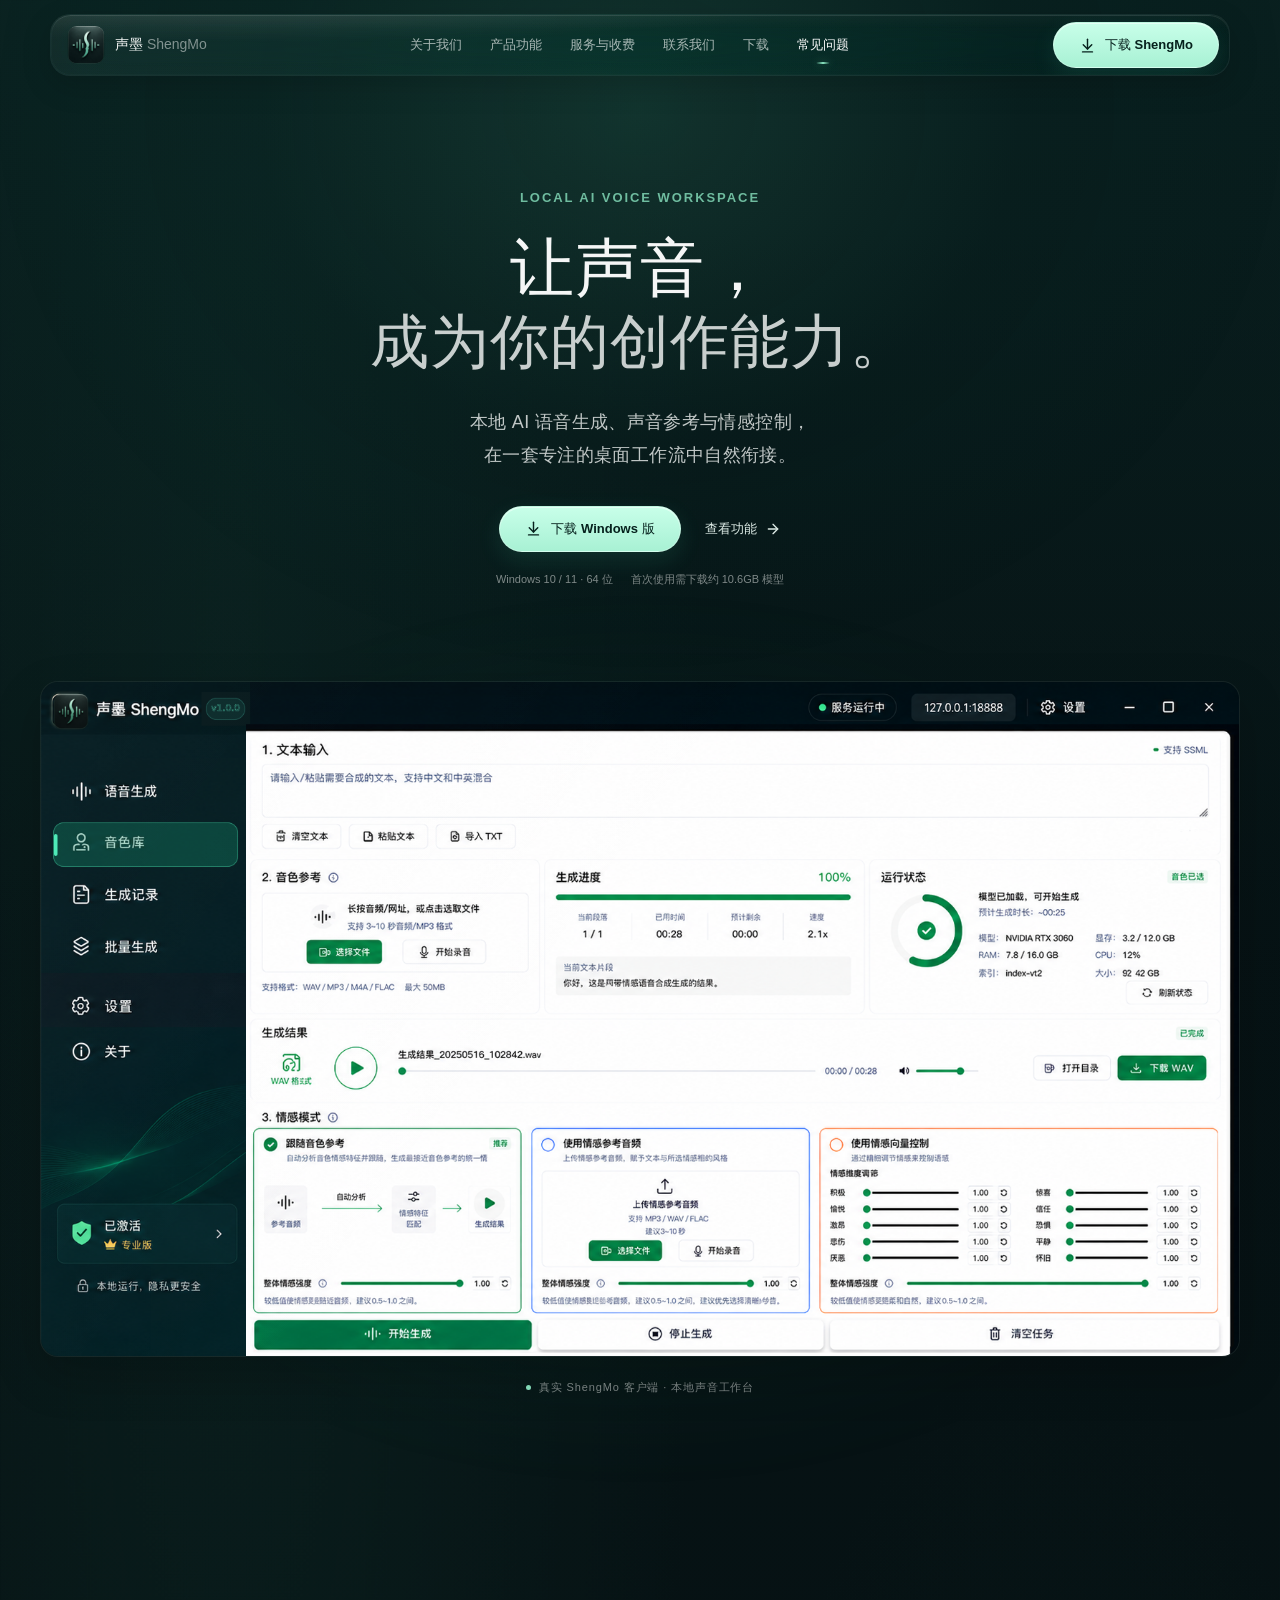
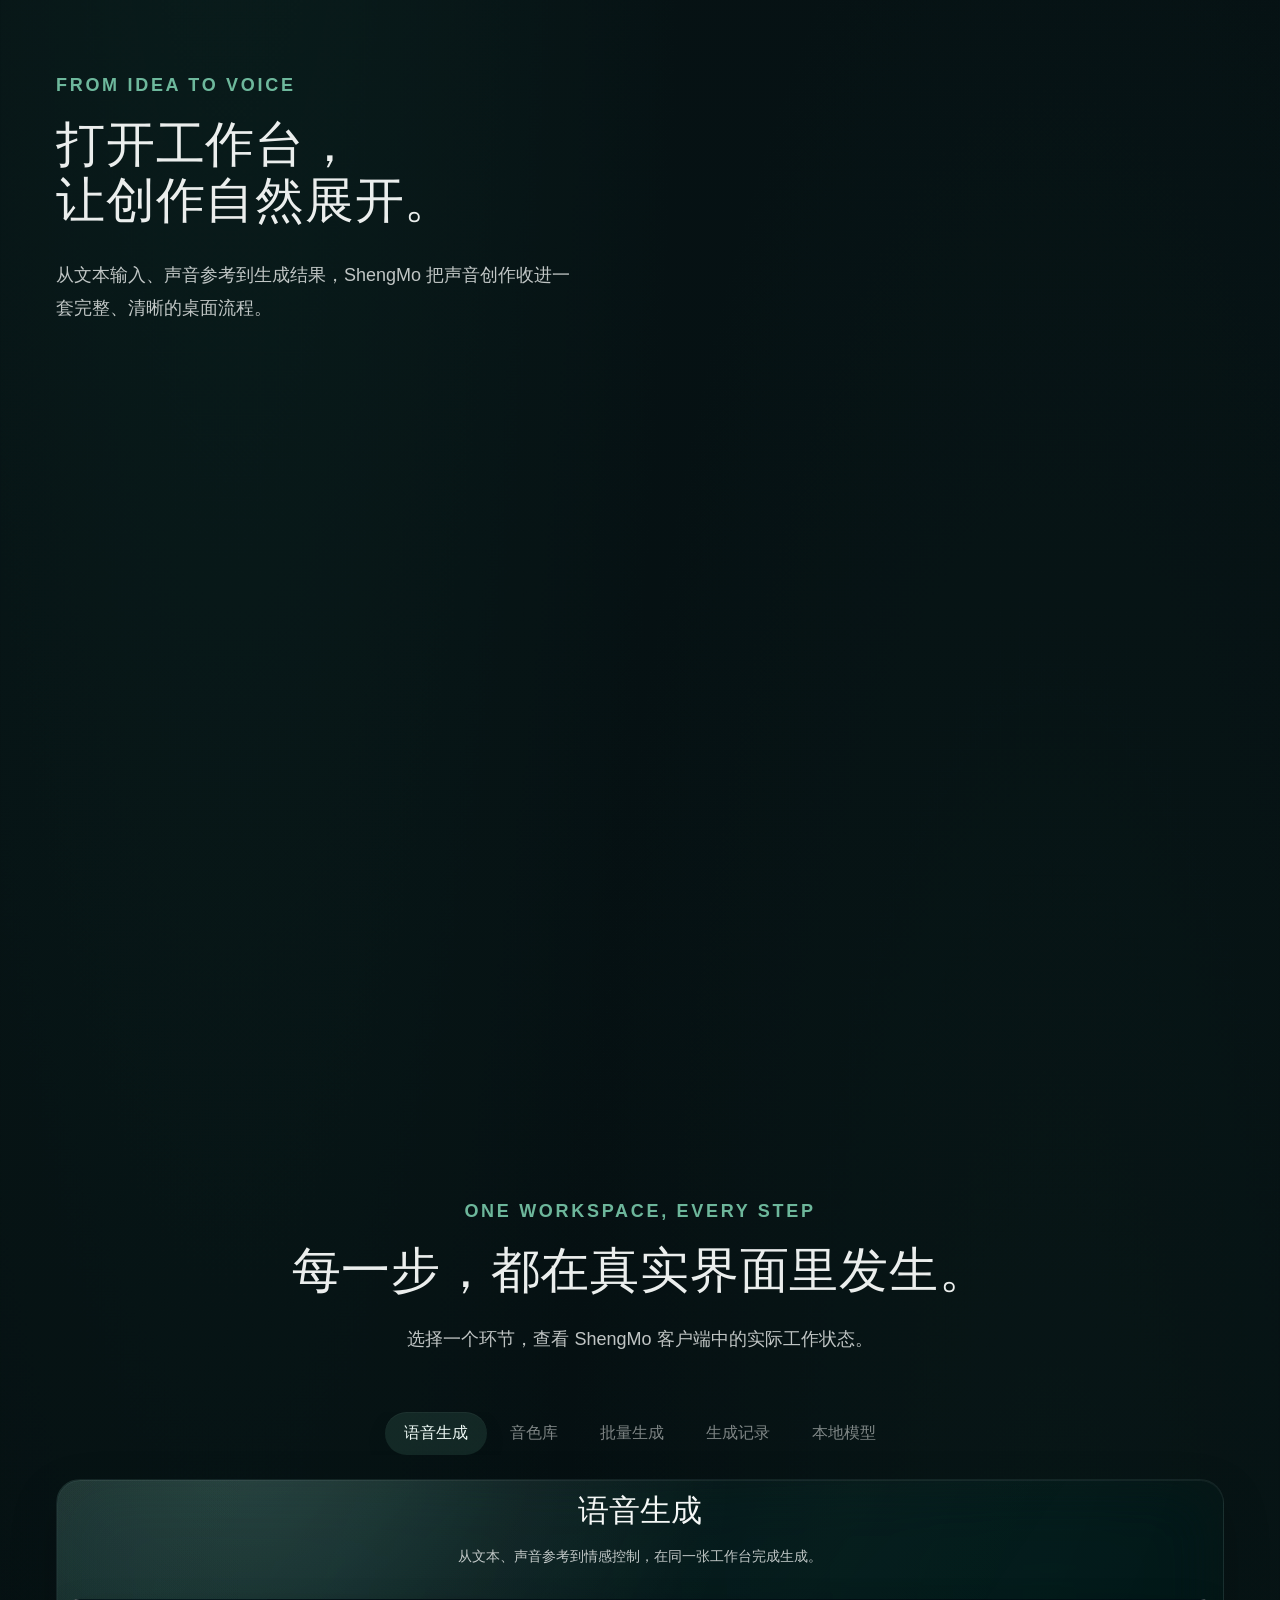
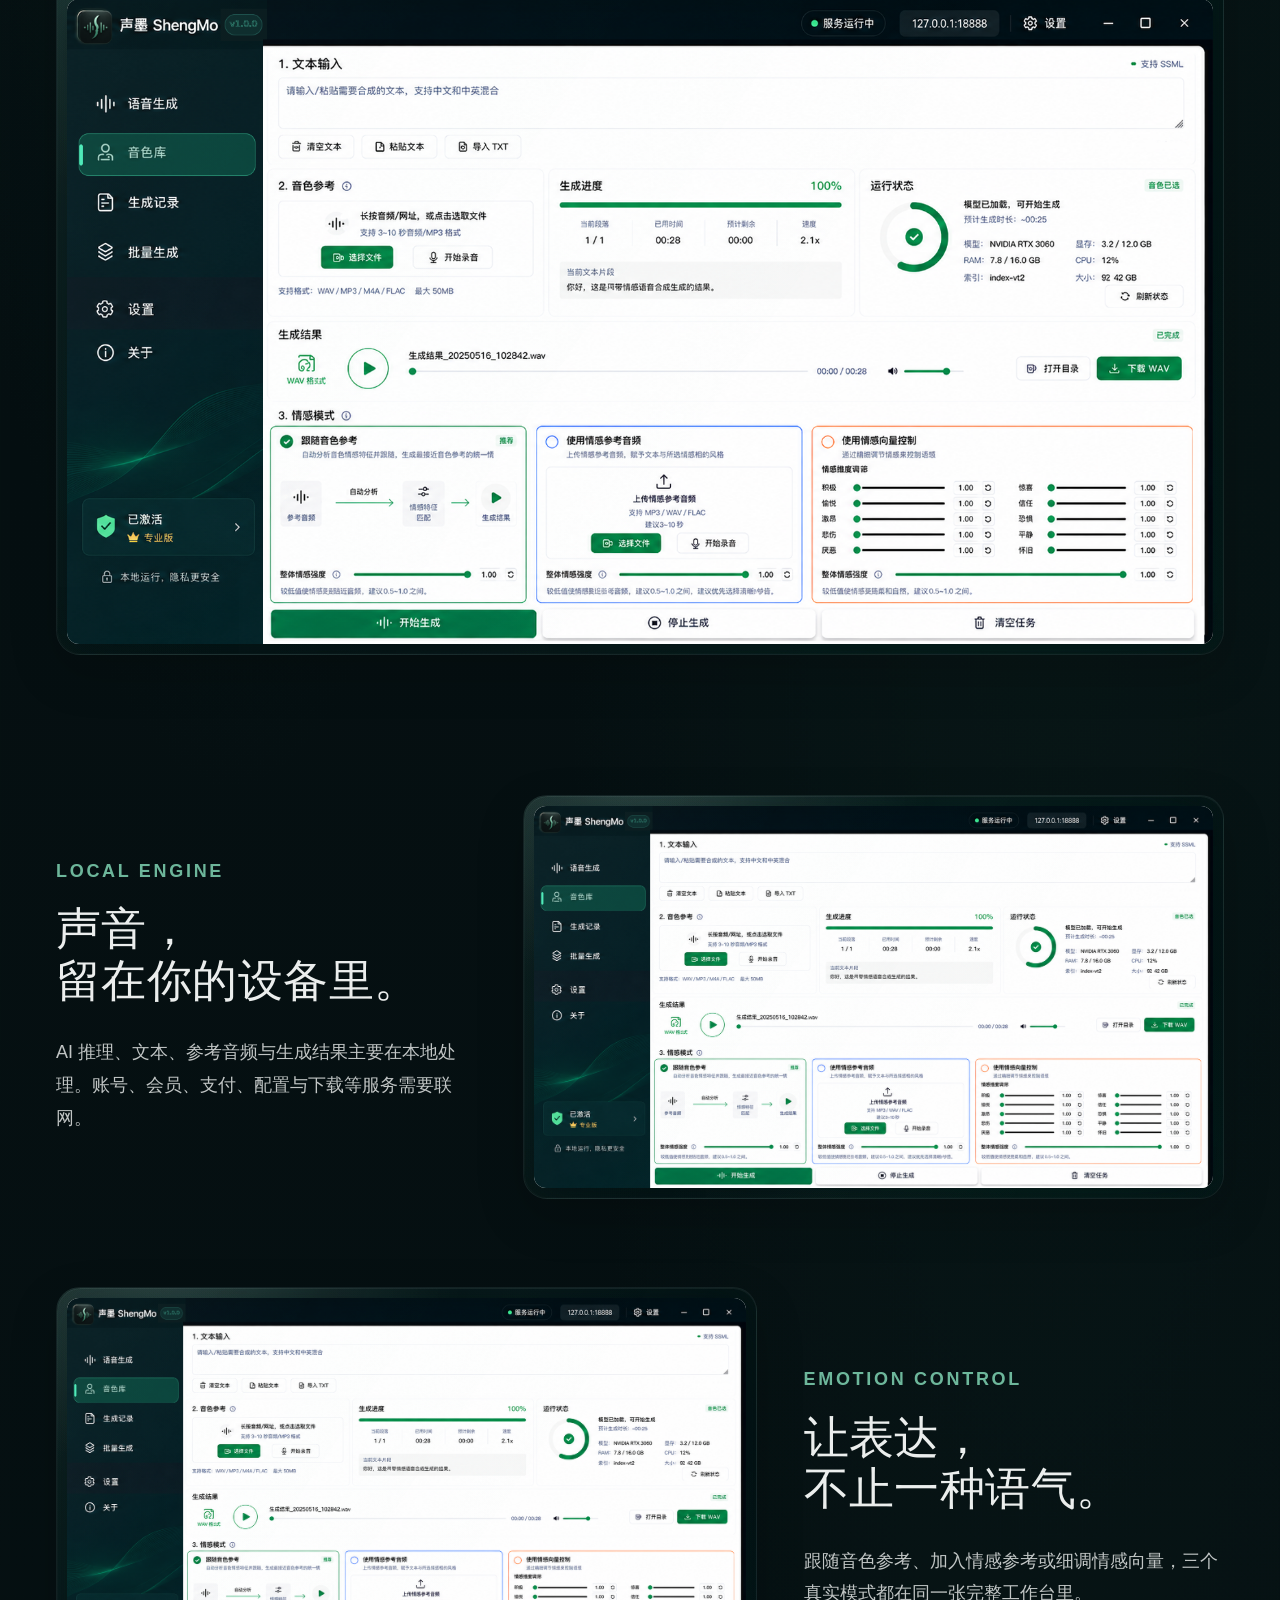
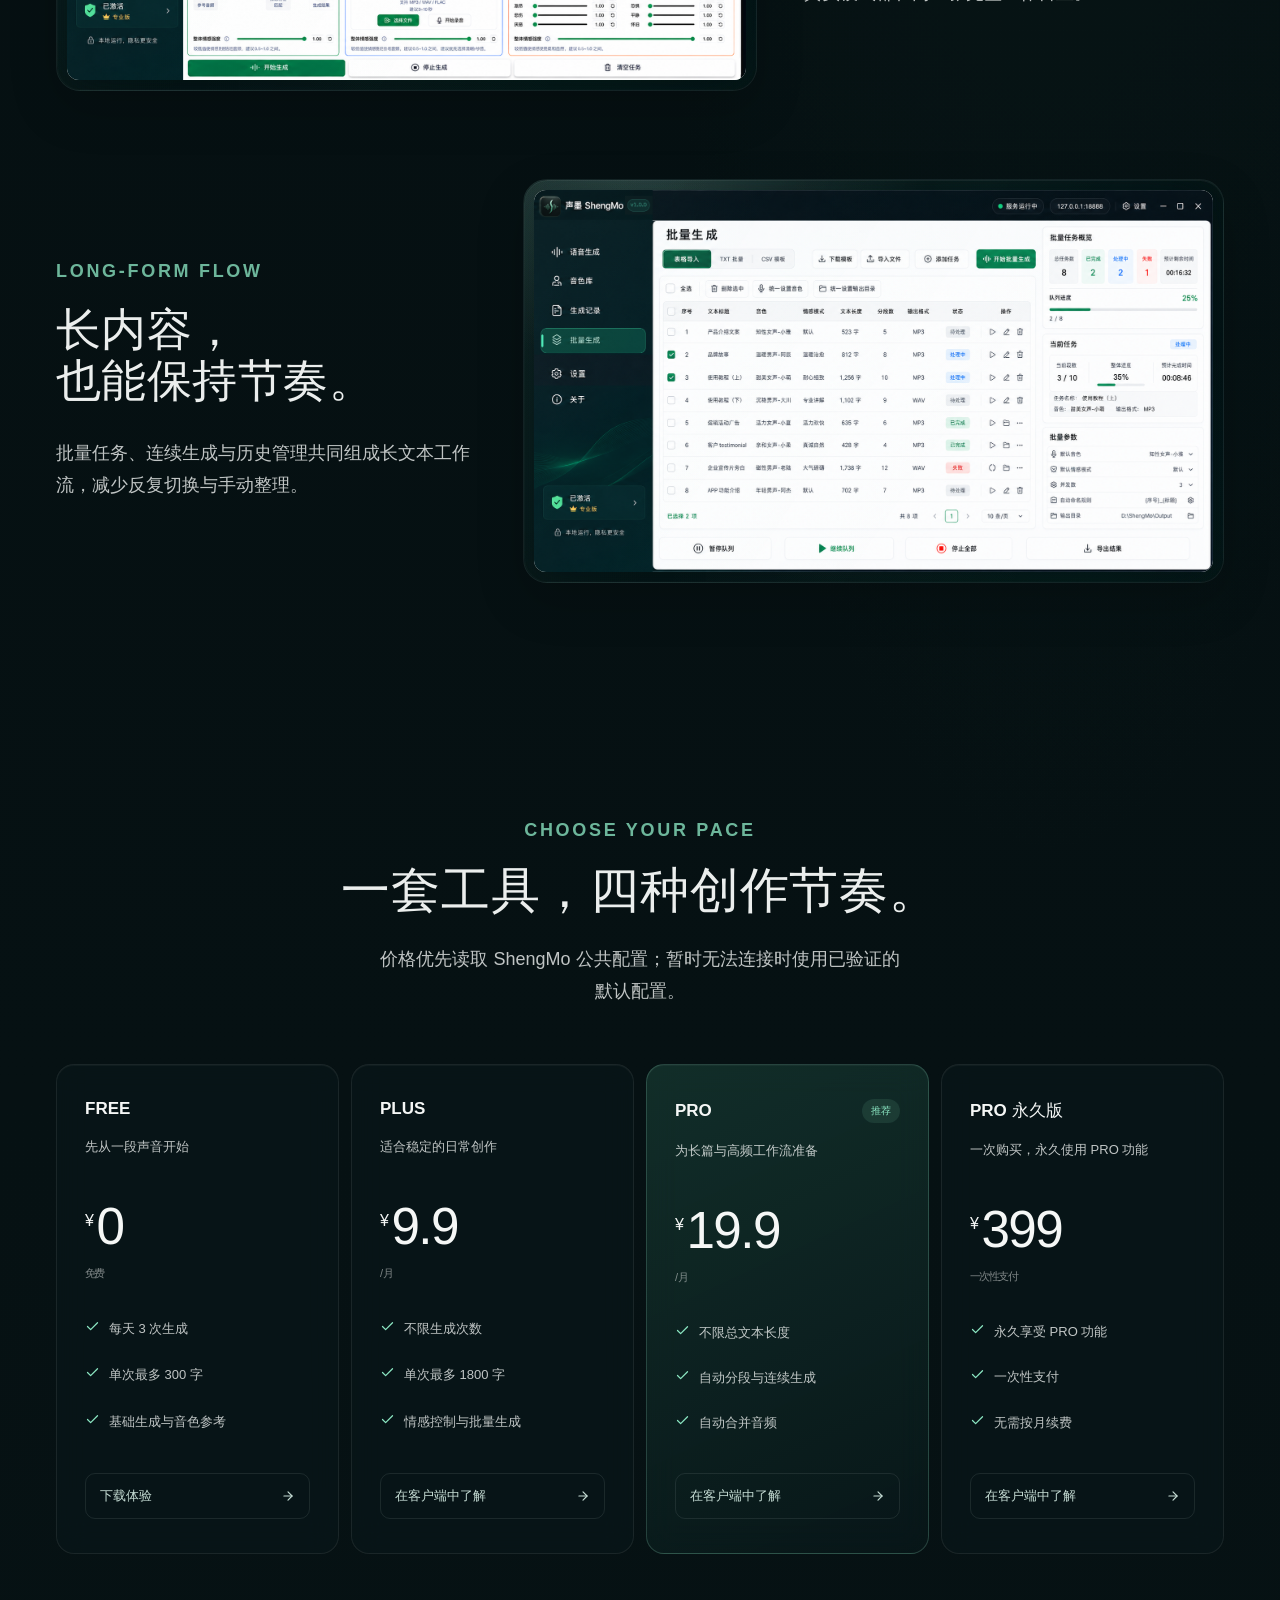
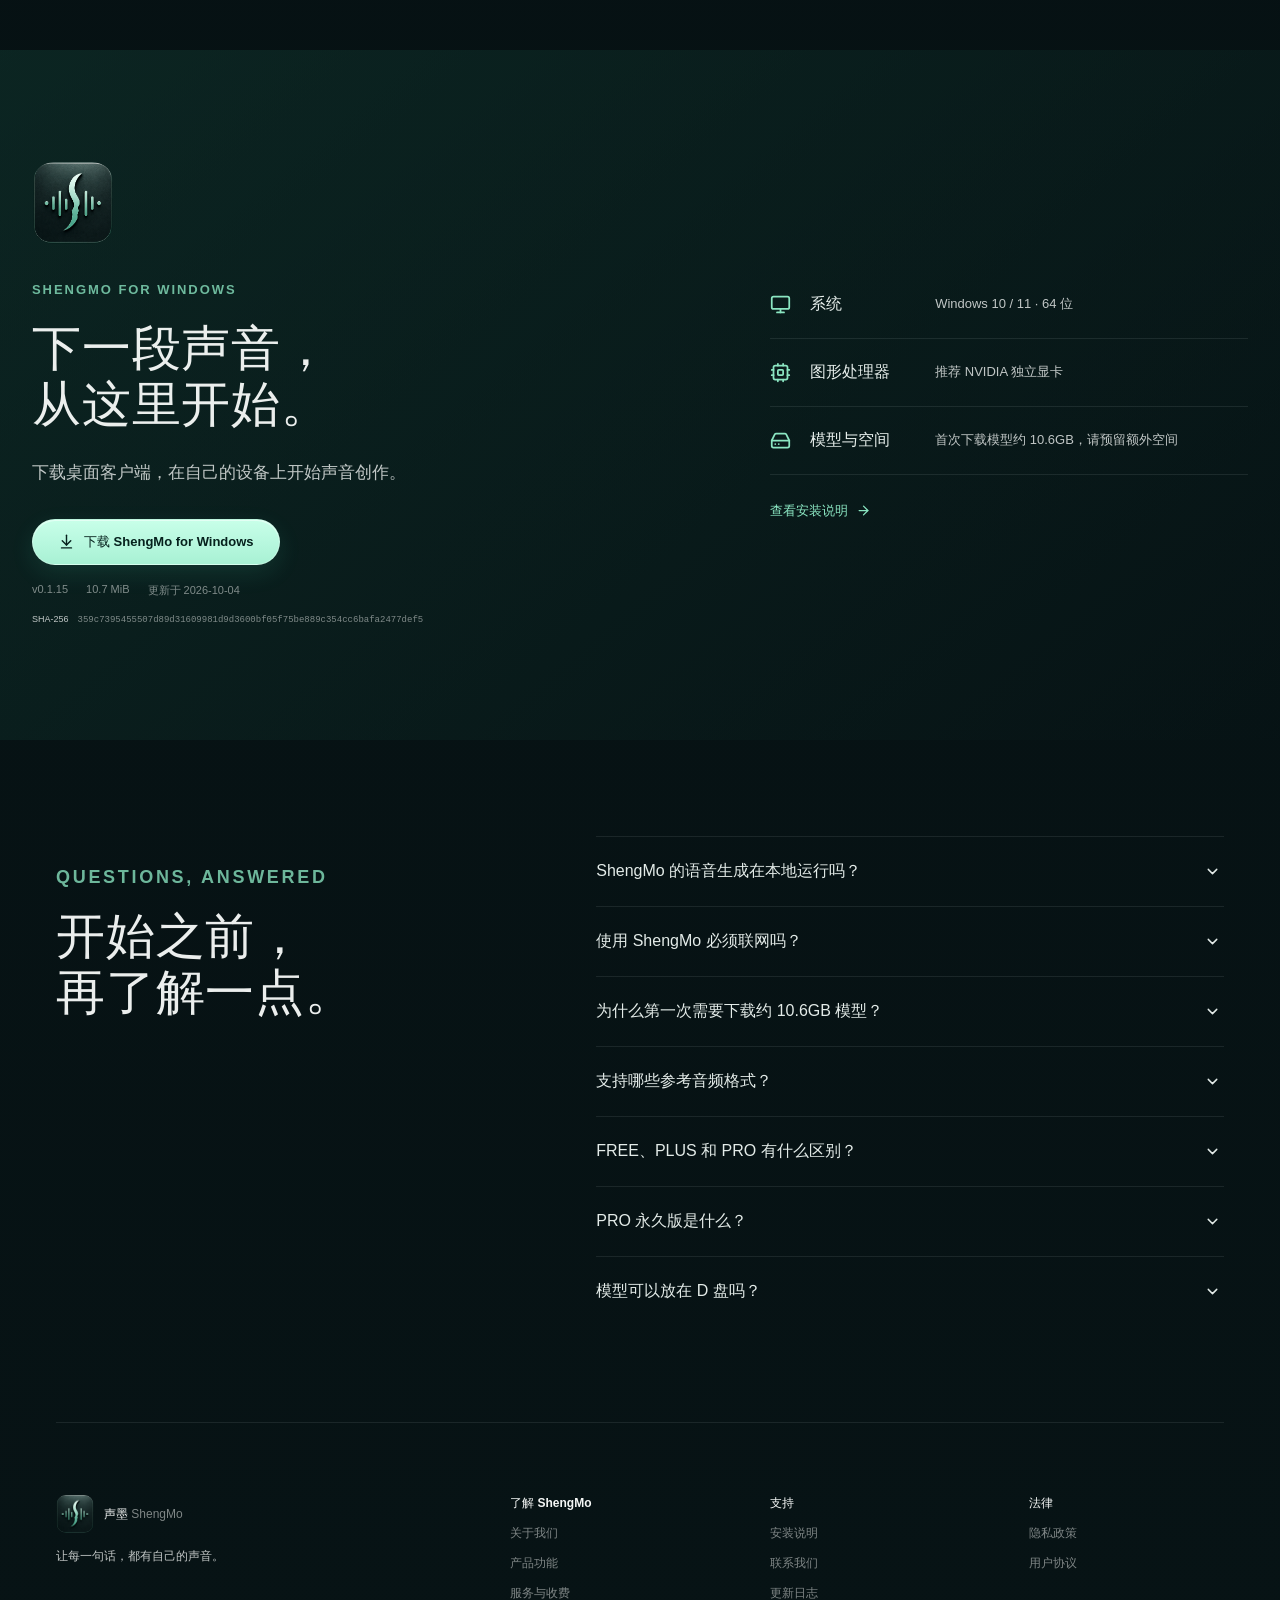
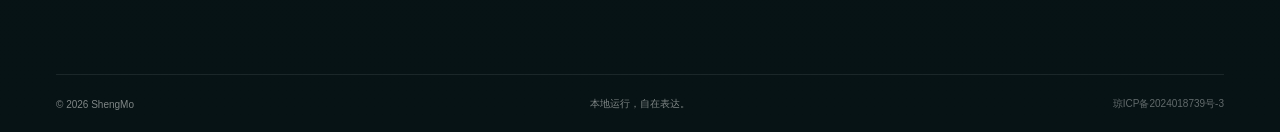
==== commit 2f3e92c7: "Expose static business content to review crawlers" ====
--- a/index.html
+++ b/index.html
@@ -1,4 +1,4 @@
-<!doctype html><html lang="zh-CN"><head><meta charset="UTF-8"/><meta name="viewport" content="width=device-width,initial-scale=1"/><meta name="theme-color" content="#071416"/><meta name="description" content="ShengMo 声墨 AI 是 Windows 本地 AI 语音生成工作台，提供声音参考、情感控制、长文本与批量工作流。"/><meta name="robots" content="index,follow,max-image-preview:large"/><link rel="canonical" href="https://shengmoai.cn/"/><link rel="icon" href="/assets/brand/logo.png"/><link rel="apple-touch-icon" href="/assets/brand/logo.png"/><link rel="preload" as="image" href="/assets/product-ui/03-语音生成-新.png" fetchpriority="high"/><meta property="og:type" content="website"/><meta property="og:locale" content="zh_CN"/><meta property="og:site_name" content="ShengMo 声墨 AI"/><meta property="og:title" content="ShengMo 声墨 AI｜本地 AI 语音生成工作台"/><meta property="og:description" content="让声音成为你的创作能力。声音参考、情感控制与长文本工作流，主要在本地设备完成。"/><meta property="og:url" content="https://shengmoai.cn/"/><meta property="og:image" content="https://shengmoai.cn/assets/brand/splash-screen-reference.png"/><meta name="twitter:card" content="summary_large_image"/><meta name="twitter:title" content="ShengMo 声墨 AI｜本地 AI 语音生成工作台"/><meta name="twitter:description" content="声音参考、情感控制与长文本工作流，主要在本地设备完成。"/><meta name="twitter:image" content="https://shengmoai.cn/assets/brand/splash-screen-reference.png"/><script type="application/ld+json">{"@context":"https://schema.org","@type":"SoftwareApplication","name":"ShengMo 声墨 AI","applicationCategory":"MultimediaApplication","operatingSystem":"Windows 10, Windows 11","description":"Windows 本地 AI 语音生成工作台，提供声音参考、情感控制、长文本与批量工作流。","url":"https://shengmoai.cn/","softwareVersion":"0.1.0"}</script><title>ShengMo 声墨 AI｜本地 AI 语音生成工作台</title>  <script type="module" crossorigin src="/assets/index-BSZTZ_Ax.js"></script>
+<!doctype html><html lang="zh-CN"><head><meta charset="UTF-8"/><meta name="viewport" content="width=device-width,initial-scale=1"/><meta name="theme-color" content="#071416"/><meta name="description" content="ShengMo 声墨 AI 是 Windows 本地 AI 语音生成工作台，提供声音参考、情感控制、长文本与批量工作流。"/><meta name="robots" content="index,follow,max-image-preview:large"/><link rel="canonical" href="https://shengmoai.cn/"/><link rel="icon" href="/assets/brand/logo.png"/><link rel="apple-touch-icon" href="/assets/brand/logo.png"/><link rel="preload" as="image" href="/assets/product-ui/03-语音生成-新.png" fetchpriority="high"/><meta property="og:type" content="website"/><meta property="og:locale" content="zh_CN"/><meta property="og:site_name" content="ShengMo 声墨 AI"/><meta property="og:title" content="ShengMo 声墨 AI｜本地 AI 语音生成工作台"/><meta property="og:description" content="让声音成为你的创作能力。声音参考、情感控制与长文本工作流，主要在本地设备完成。"/><meta property="og:url" content="https://shengmoai.cn/"/><meta property="og:image" content="https://shengmoai.cn/assets/brand/splash-screen-reference.png"/><meta name="twitter:card" content="summary_large_image"/><meta name="twitter:title" content="ShengMo 声墨 AI｜本地 AI 语音生成工作台"/><meta name="twitter:description" content="声音参考、情感控制与长文本工作流，主要在本地设备完成。"/><meta name="twitter:image" content="https://shengmoai.cn/assets/brand/splash-screen-reference.png"/><script type="application/ld+json">{"@context":"https://schema.org","@type":"SoftwareApplication","name":"ShengMo 声墨 AI","applicationCategory":"MultimediaApplication","operatingSystem":"Windows 10, Windows 11","description":"Windows 本地 AI 语音生成工作台，提供声音参考、情感控制、长文本与批量工作流。","url":"https://shengmoai.cn/","softwareVersion":"0.1.15"}</script><style>.static-fallback{max-width:1080px;margin:0 auto;padding:48px 24px 80px;color:#e9f4f1;font:16px/1.8 system-ui,sans-serif}.static-fallback nav{display:flex;gap:20px;flex-wrap:wrap;margin-bottom:64px}.static-fallback a{color:#83e3c0}.static-fallback h1{font-size:clamp(36px,6vw,72px);line-height:1.08}.static-fallback h2{margin-top:48px}.static-fallback p{max-width:760px;color:#b7c8c3}@media(max-width:600px){.static-fallback{padding:28px 18px 60px}.static-fallback nav{margin-bottom:42px}}</style><title>ShengMo 声墨 AI｜本地 AI 语音生成工作台</title>  <script type="module" crossorigin src="/assets/index-BSZTZ_Ax.js"></script>
   <link rel="stylesheet" crossorigin href="/assets/index-GO4AMNdC.css">
-</head><body><div id="root"></div></body></html>
+</head><body><div id="root"><main data-static-fallback class="static-fallback"><nav aria-label="主要页面"><a href="/about/">关于我们</a><a href="/features/">产品功能</a><a href="/service/">服务与收费</a><a href="/contact/">联系我们</a><a href="/privacy/">隐私政策</a><a href="/terms/">用户协议</a></nav><h1>ShengMo 声墨 AI</h1><p>ShengMo 是面向 Windows 的本地 AI 语音生成工作台，提供文本与语音生成、声音参考、情感控制、音色库、批量生成、生成记录和本地模型管理。</p><h2>本地优先的声音创作</h2><p>语音推理、参考音频分析与生成结果主要在用户设备本地处理。官网提供真实产品介绍、客户端下载、服务与收费规则、联系渠道和法律政策。</p><p><a href="/downloads/ShengMo-Setup-0.1.15-x64.exe">下载 ShengMo Windows 客户端</a></p></main></div></body></html>
 
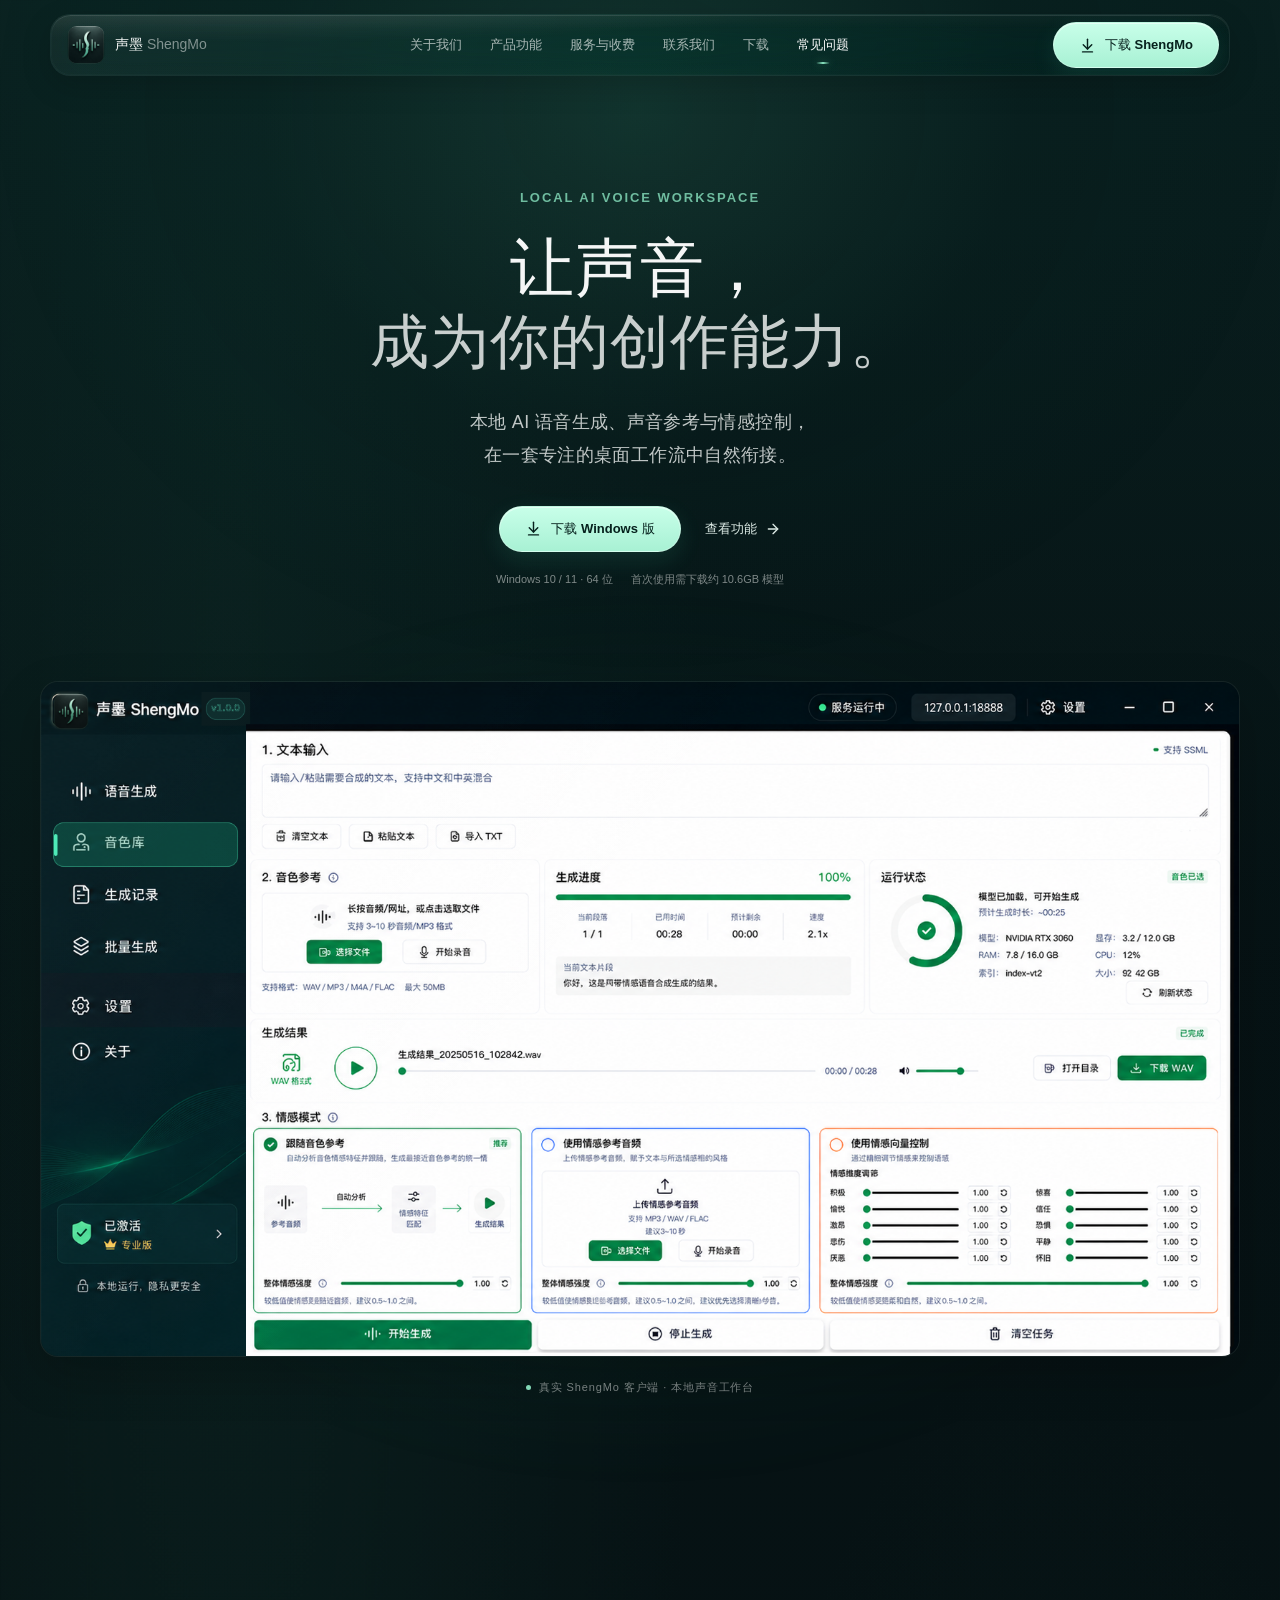
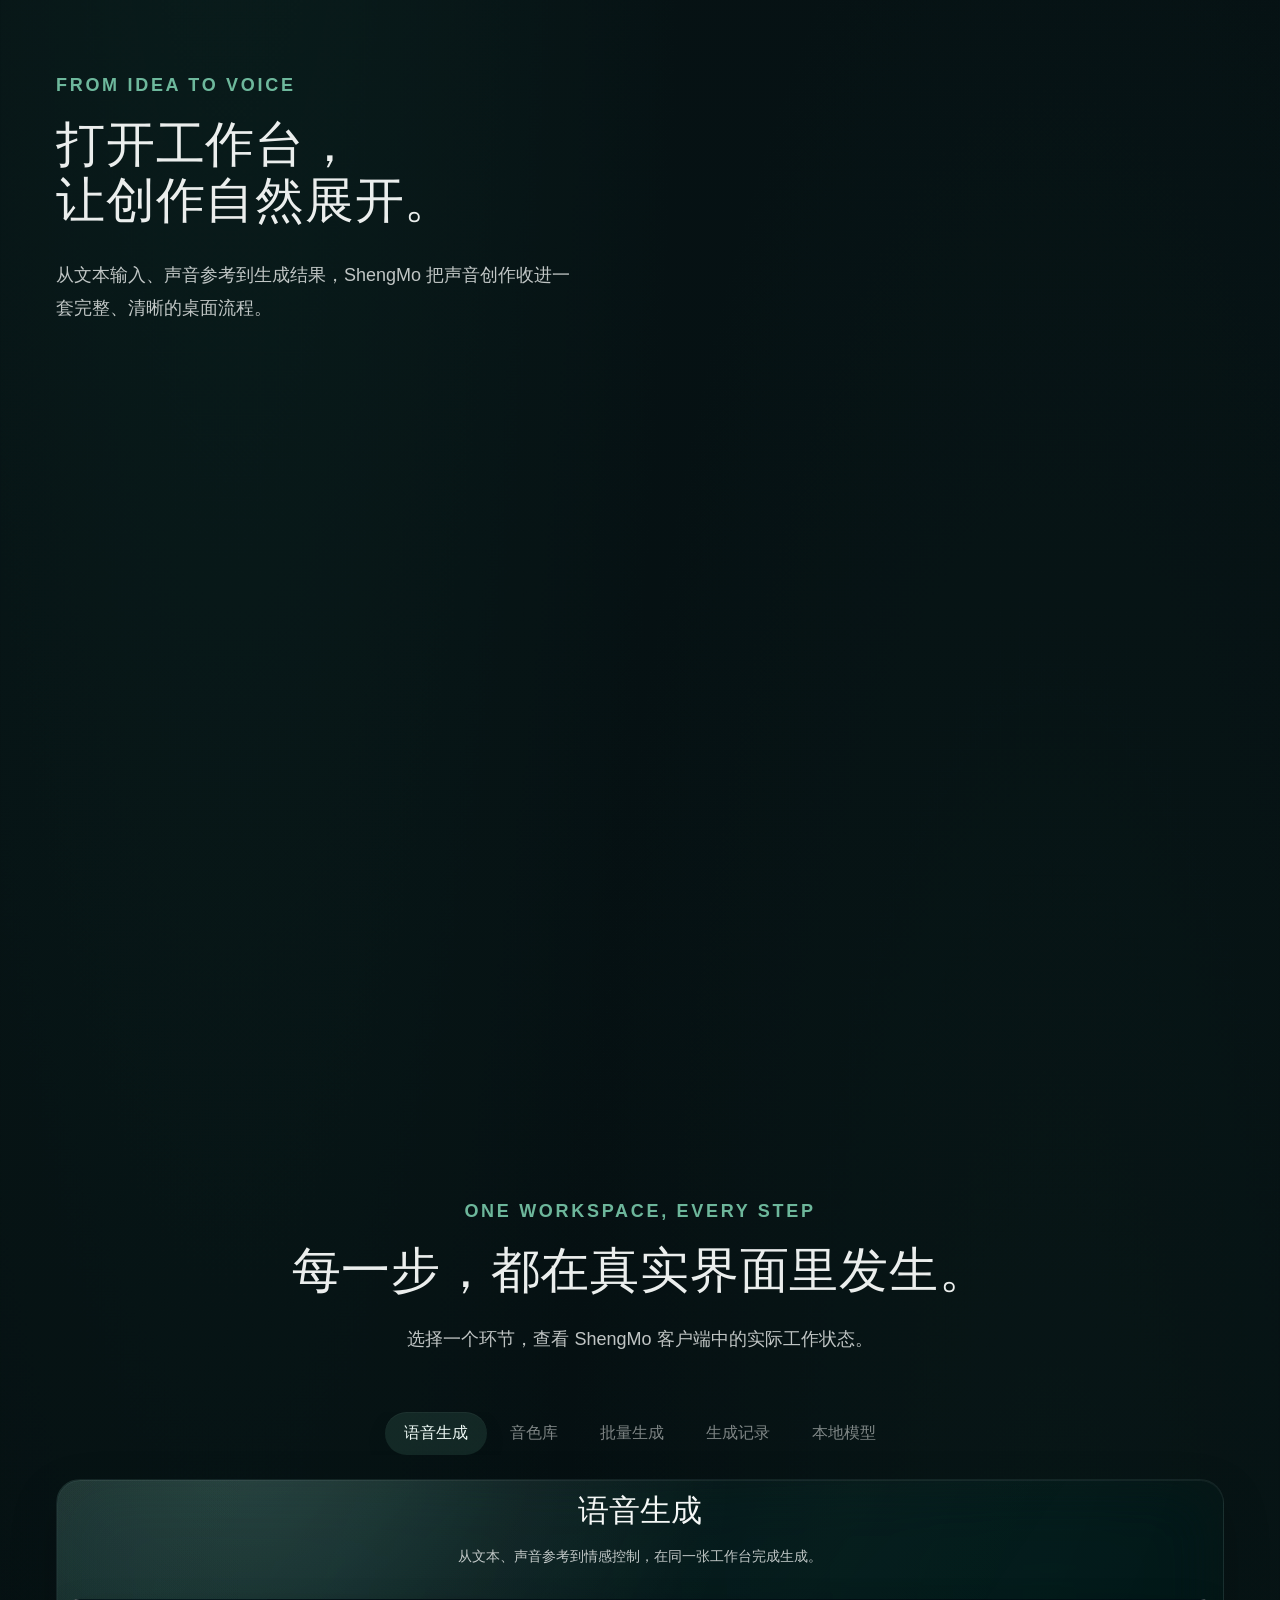
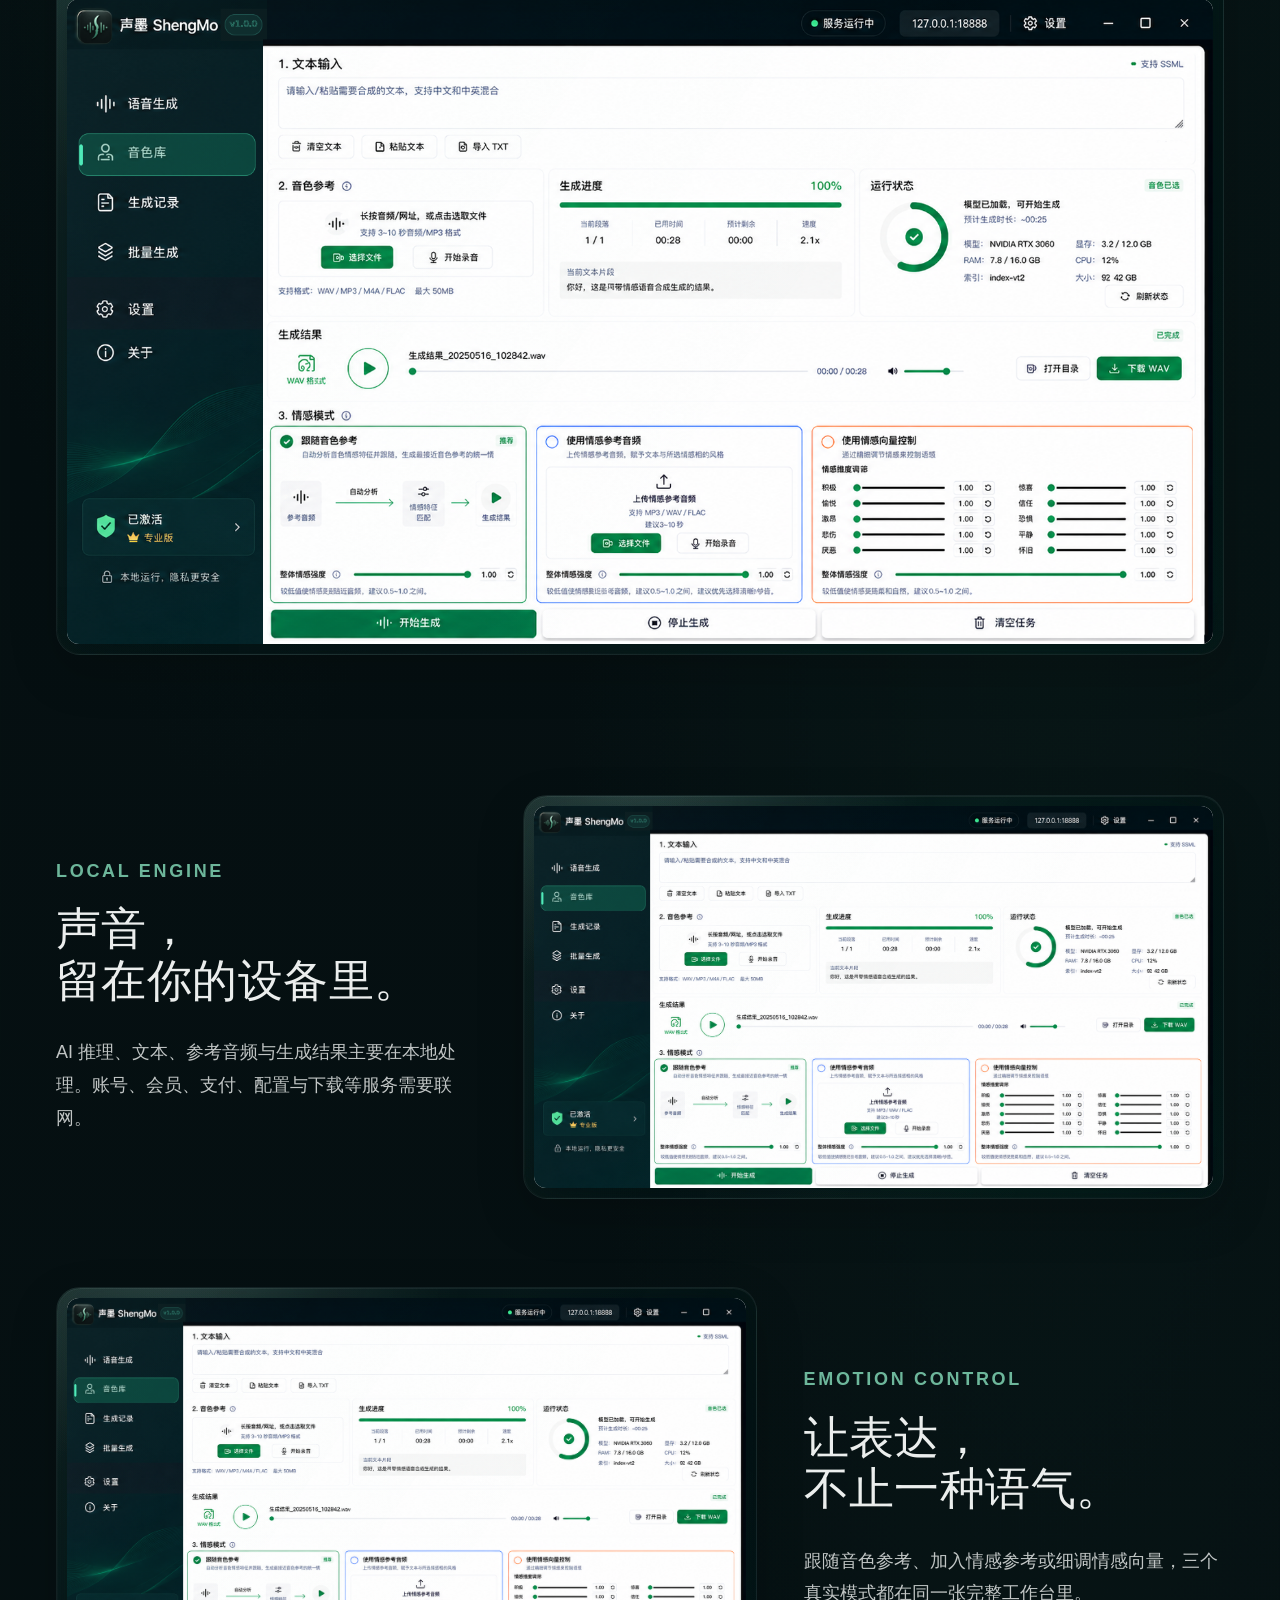
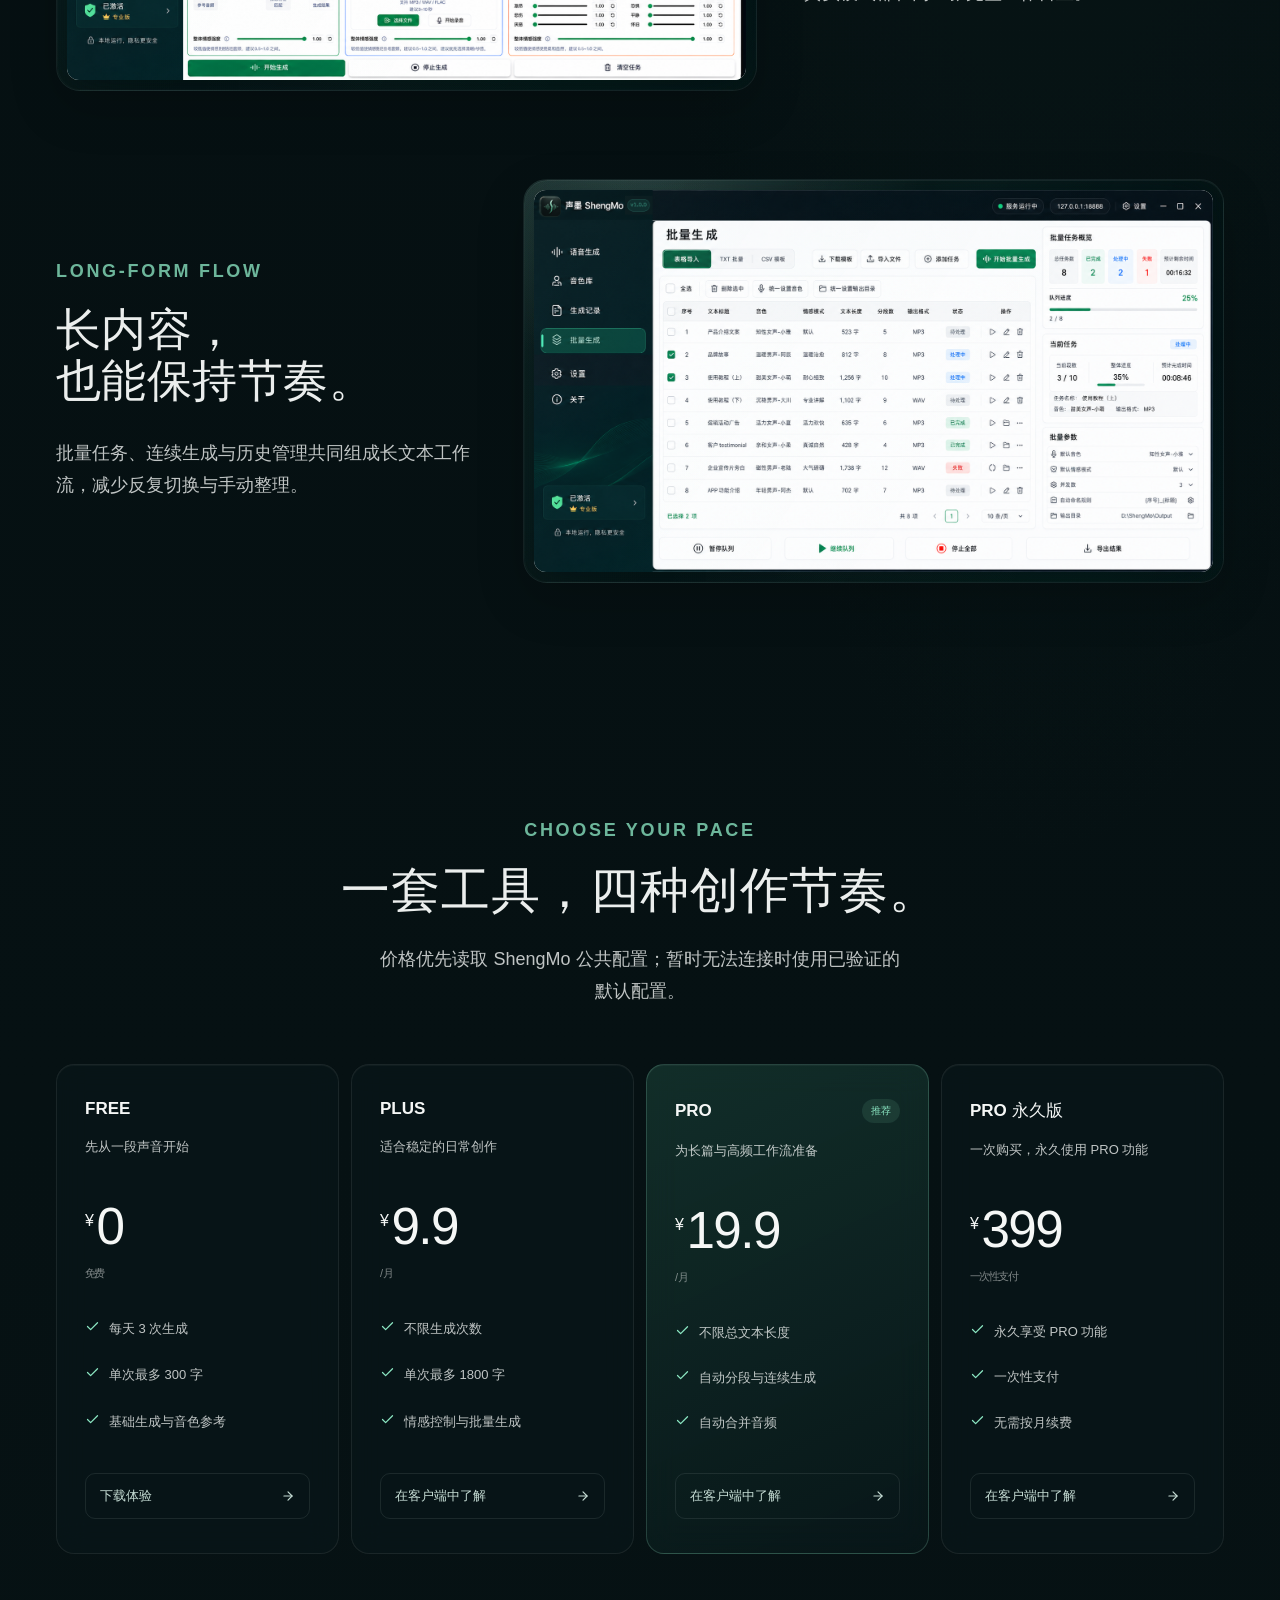
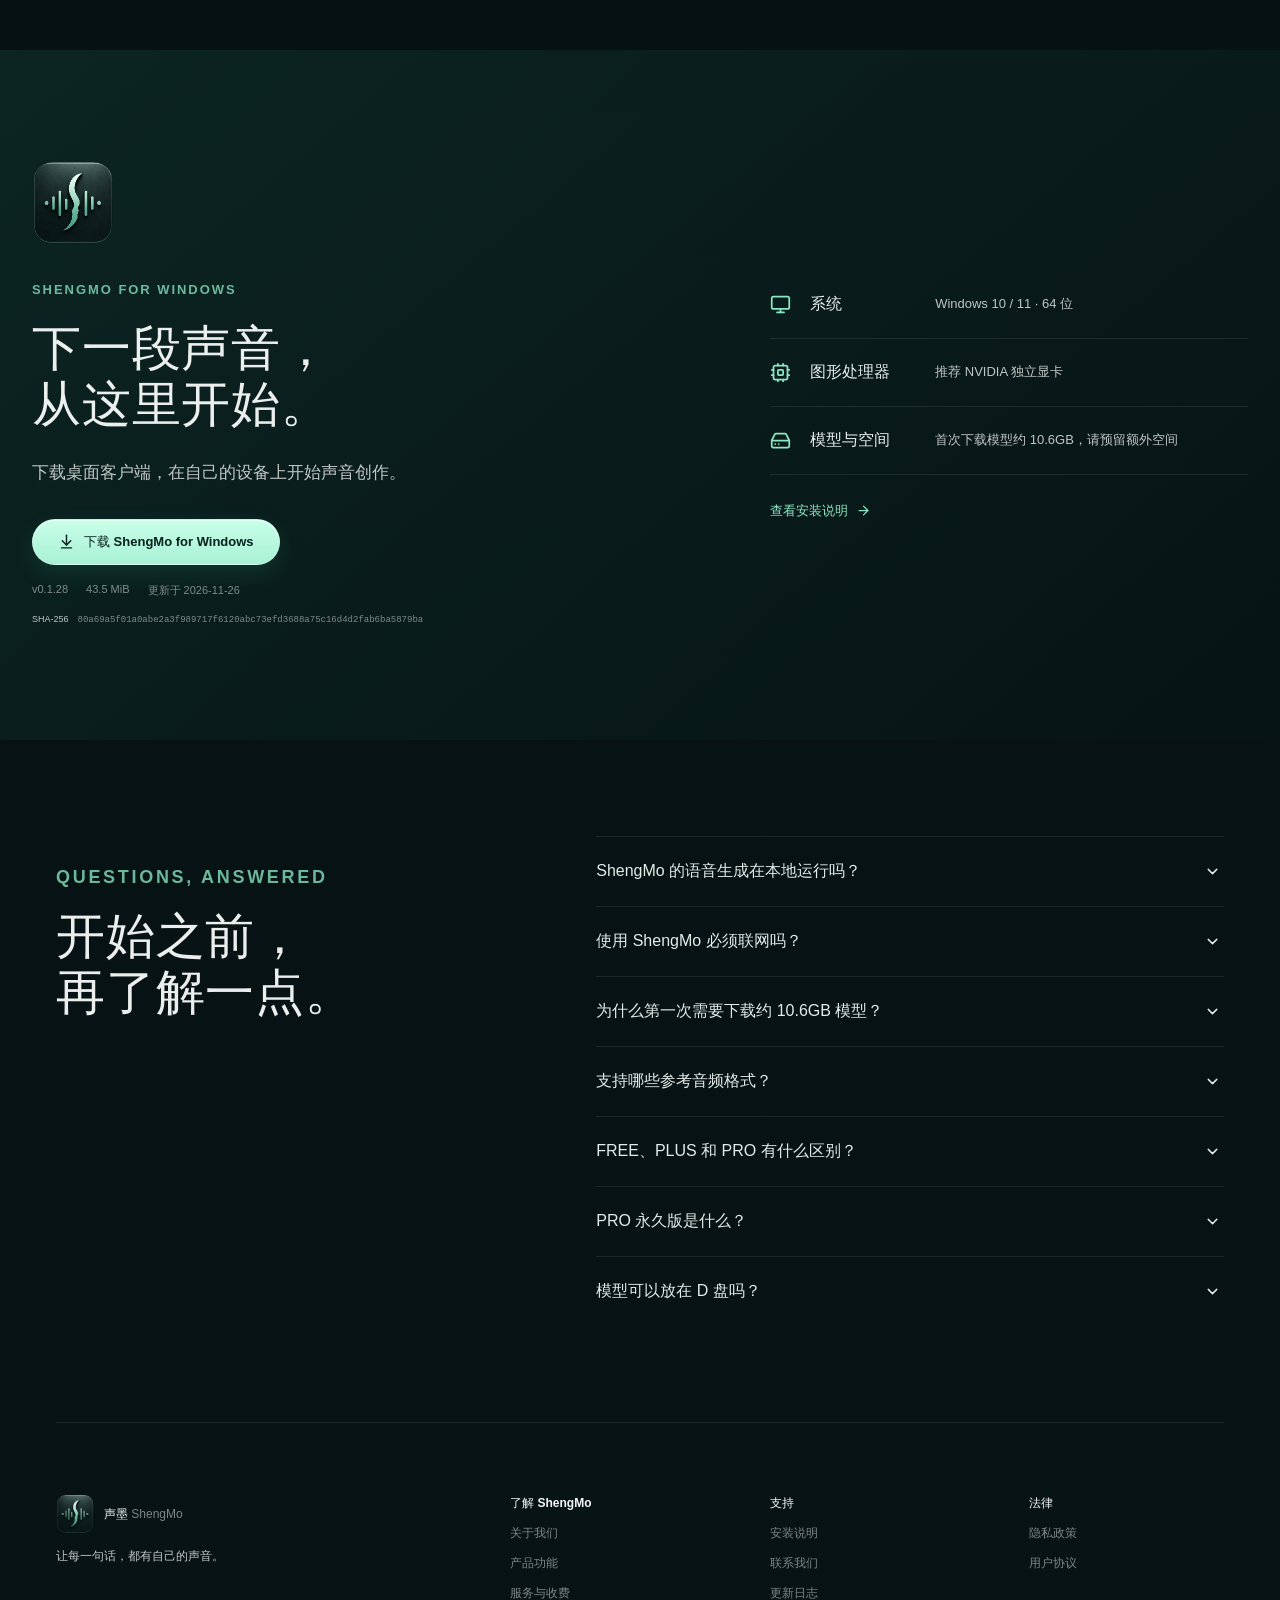
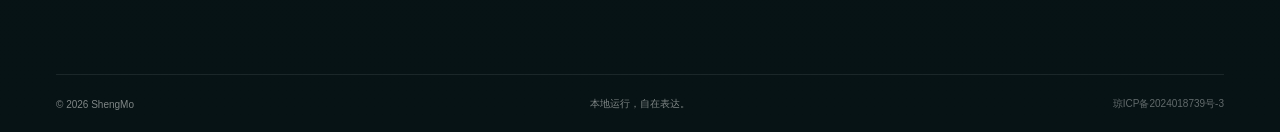
==== commit 04122274: "Repair Windows 0.1.28 download fallbacks" ====
--- a/index.html
+++ b/index.html
@@ -1,4 +1,4 @@
-<!doctype html><html lang="zh-CN"><head><meta charset="UTF-8"/><meta name="viewport" content="width=device-width,initial-scale=1"/><meta name="theme-color" content="#071416"/><meta name="description" content="ShengMo 声墨 AI 是 Windows 本地 AI 语音生成工作台，提供声音参考、情感控制、长文本与批量工作流。"/><meta name="robots" content="index,follow,max-image-preview:large"/><link rel="canonical" href="https://shengmoai.cn/"/><link rel="icon" href="/assets/brand/logo.png"/><link rel="apple-touch-icon" href="/assets/brand/logo.png"/><link rel="preload" as="image" href="/assets/product-ui/03-语音生成-新.png" fetchpriority="high"/><meta property="og:type" content="website"/><meta property="og:locale" content="zh_CN"/><meta property="og:site_name" content="ShengMo 声墨 AI"/><meta property="og:title" content="ShengMo 声墨 AI｜本地 AI 语音生成工作台"/><meta property="og:description" content="让声音成为你的创作能力。声音参考、情感控制与长文本工作流，主要在本地设备完成。"/><meta property="og:url" content="https://shengmoai.cn/"/><meta property="og:image" content="https://shengmoai.cn/assets/brand/splash-screen-reference.png"/><meta name="twitter:card" content="summary_large_image"/><meta name="twitter:title" content="ShengMo 声墨 AI｜本地 AI 语音生成工作台"/><meta name="twitter:description" content="声音参考、情感控制与长文本工作流，主要在本地设备完成。"/><meta name="twitter:image" content="https://shengmoai.cn/assets/brand/splash-screen-reference.png"/><script type="application/ld+json">{"@context":"https://schema.org","@type":"SoftwareApplication","name":"ShengMo 声墨 AI","applicationCategory":"MultimediaApplication","operatingSystem":"Windows 10, Windows 11","description":"Windows 本地 AI 语音生成工作台，提供声音参考、情感控制、长文本与批量工作流。","url":"https://shengmoai.cn/","softwareVersion":"0.1.15"}</script><style>.static-fallback{max-width:1080px;margin:0 auto;padding:48px 24px 80px;color:#e9f4f1;font:16px/1.8 system-ui,sans-serif}.static-fallback nav{display:flex;gap:20px;flex-wrap:wrap;margin-bottom:64px}.static-fallback a{color:#83e3c0}.static-fallback h1{font-size:clamp(36px,6vw,72px);line-height:1.08}.static-fallback h2{margin-top:48px}.static-fallback p{max-width:760px;color:#b7c8c3}@media(max-width:600px){.static-fallback{padding:28px 18px 60px}.static-fallback nav{margin-bottom:42px}}</style><title>ShengMo 声墨 AI｜本地 AI 语音生成工作台</title>  <script type="module" crossorigin src="/assets/index-BSZTZ_Ax.js"></script>
+<!doctype html><html lang="zh-CN"><head><meta charset="UTF-8"/><meta name="viewport" content="width=device-width,initial-scale=1"/><meta name="theme-color" content="#071416"/><meta name="description" content="ShengMo 声墨 AI 是 Windows 本地 AI 语音生成工作台，提供声音参考、情感控制、长文本与批量工作流。"/><meta name="robots" content="index,follow,max-image-preview:large"/><link rel="canonical" href="https://shengmoai.cn/"/><link rel="icon" href="/assets/brand/logo.png"/><link rel="apple-touch-icon" href="/assets/brand/logo.png"/><link rel="preload" as="image" href="/assets/product-ui/03-语音生成-新.png" fetchpriority="high"/><meta property="og:type" content="website"/><meta property="og:locale" content="zh_CN"/><meta property="og:site_name" content="ShengMo 声墨 AI"/><meta property="og:title" content="ShengMo 声墨 AI｜本地 AI 语音生成工作台"/><meta property="og:description" content="让声音成为你的创作能力。声音参考、情感控制与长文本工作流，主要在本地设备完成。"/><meta property="og:url" content="https://shengmoai.cn/"/><meta property="og:image" content="https://shengmoai.cn/assets/brand/splash-screen-reference.png"/><meta name="twitter:card" content="summary_large_image"/><meta name="twitter:title" content="ShengMo 声墨 AI｜本地 AI 语音生成工作台"/><meta name="twitter:description" content="声音参考、情感控制与长文本工作流，主要在本地设备完成。"/><meta name="twitter:image" content="https://shengmoai.cn/assets/brand/splash-screen-reference.png"/><script type="application/ld+json">{"@context":"https://schema.org","@type":"SoftwareApplication","name":"ShengMo 声墨 AI","applicationCategory":"MultimediaApplication","operatingSystem":"Windows 10, Windows 11","description":"Windows 本地 AI 语音生成工作台，提供声音参考、情感控制、长文本与批量工作流。","url":"https://shengmoai.cn/","softwareVersion":"0.1.28"}</script><style>.static-fallback{max-width:1080px;margin:0 auto;padding:48px 24px 80px;color:#e9f4f1;font:16px/1.8 system-ui,sans-serif}.static-fallback nav{display:flex;gap:20px;flex-wrap:wrap;margin-bottom:64px}.static-fallback a{color:#83e3c0}.static-fallback h1{font-size:clamp(36px,6vw,72px);line-height:1.08}.static-fallback h2{margin-top:48px}.static-fallback p{max-width:760px;color:#b7c8c3}@media(max-width:600px){.static-fallback{padding:28px 18px 60px}.static-fallback nav{margin-bottom:42px}}</style><title>ShengMo 声墨 AI｜本地 AI 语音生成工作台</title>  <script type="module" crossorigin src="/assets/index-rc121-29d5640b2573.js"></script>
   <link rel="stylesheet" crossorigin href="/assets/index-GO4AMNdC.css">
-</head><body><div id="root"><main data-static-fallback class="static-fallback"><nav aria-label="主要页面"><a href="/about/">关于我们</a><a href="/features/">产品功能</a><a href="/service/">服务与收费</a><a href="/contact/">联系我们</a><a href="/privacy/">隐私政策</a><a href="/terms/">用户协议</a></nav><h1>ShengMo 声墨 AI</h1><p>ShengMo 是面向 Windows 的本地 AI 语音生成工作台，提供文本与语音生成、声音参考、情感控制、音色库、批量生成、生成记录和本地模型管理。</p><h2>本地优先的声音创作</h2><p>语音推理、参考音频分析与生成结果主要在用户设备本地处理。官网提供真实产品介绍、客户端下载、服务与收费规则、联系渠道和法律政策。</p><p><a href="/downloads/ShengMo-Setup-0.1.15-x64.exe">下载 ShengMo Windows 客户端</a></p></main></div></body></html>
+</head><body><div id="root"><main data-static-fallback class="static-fallback"><nav aria-label="主要页面"><a href="/about/">关于我们</a><a href="/features/">产品功能</a><a href="/service/">服务与收费</a><a href="/contact/">联系我们</a><a href="/privacy/">隐私政策</a><a href="/terms/">用户协议</a></nav><h1>ShengMo 声墨 AI</h1><p>ShengMo 是面向 Windows 的本地 AI 语音生成工作台，提供文本与语音生成、声音参考、情感控制、音色库、批量生成、生成记录和本地模型管理。</p><h2>本地优先的声音创作</h2><p>语音推理、参考音频分析与生成结果主要在用户设备本地处理。官网提供真实产品介绍、客户端下载、服务与收费规则、联系渠道和法律政策。</p><p><a href="https://github.com/xiongjinbing/shengmo-releases/releases/download/v0.1.28/ShengMo-Setup-0.1.28-RC121-Release-x64.exe">下载 ShengMo Windows 客户端</a></p></main></div></body></html>
 
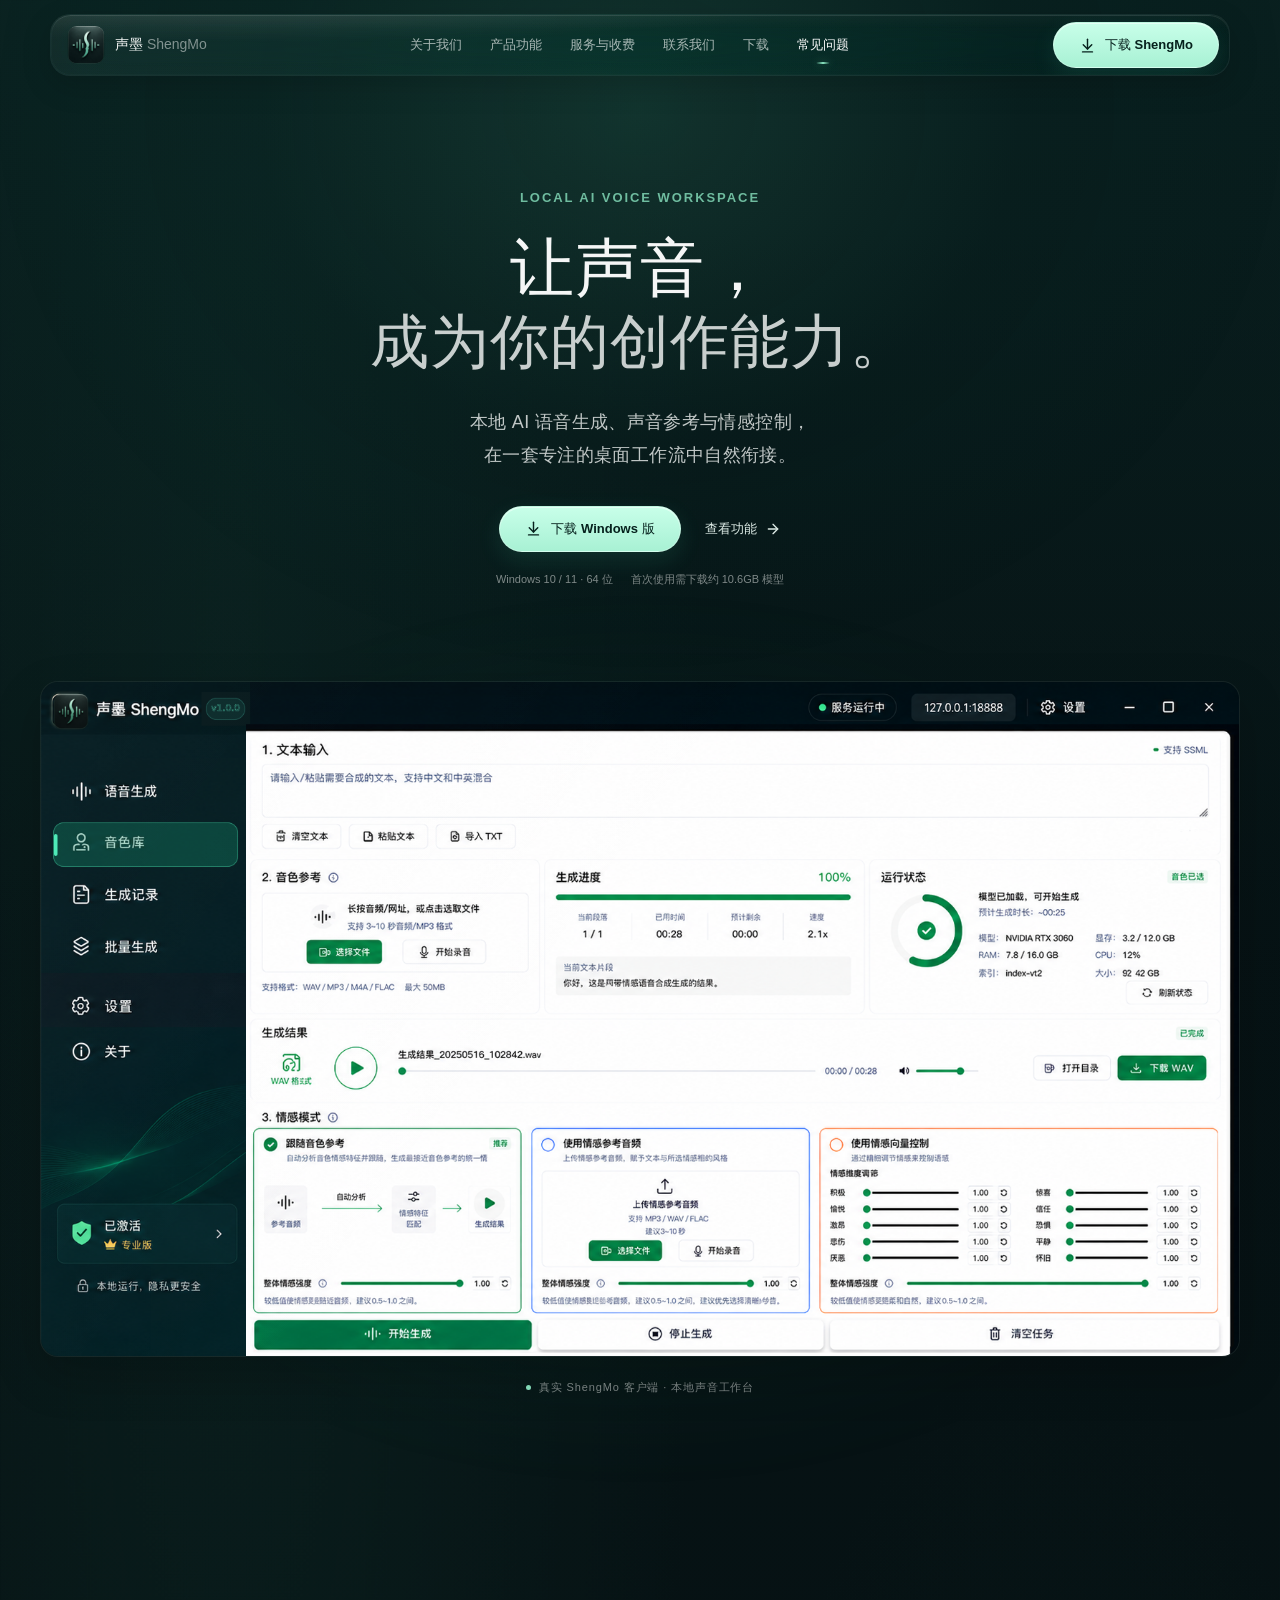
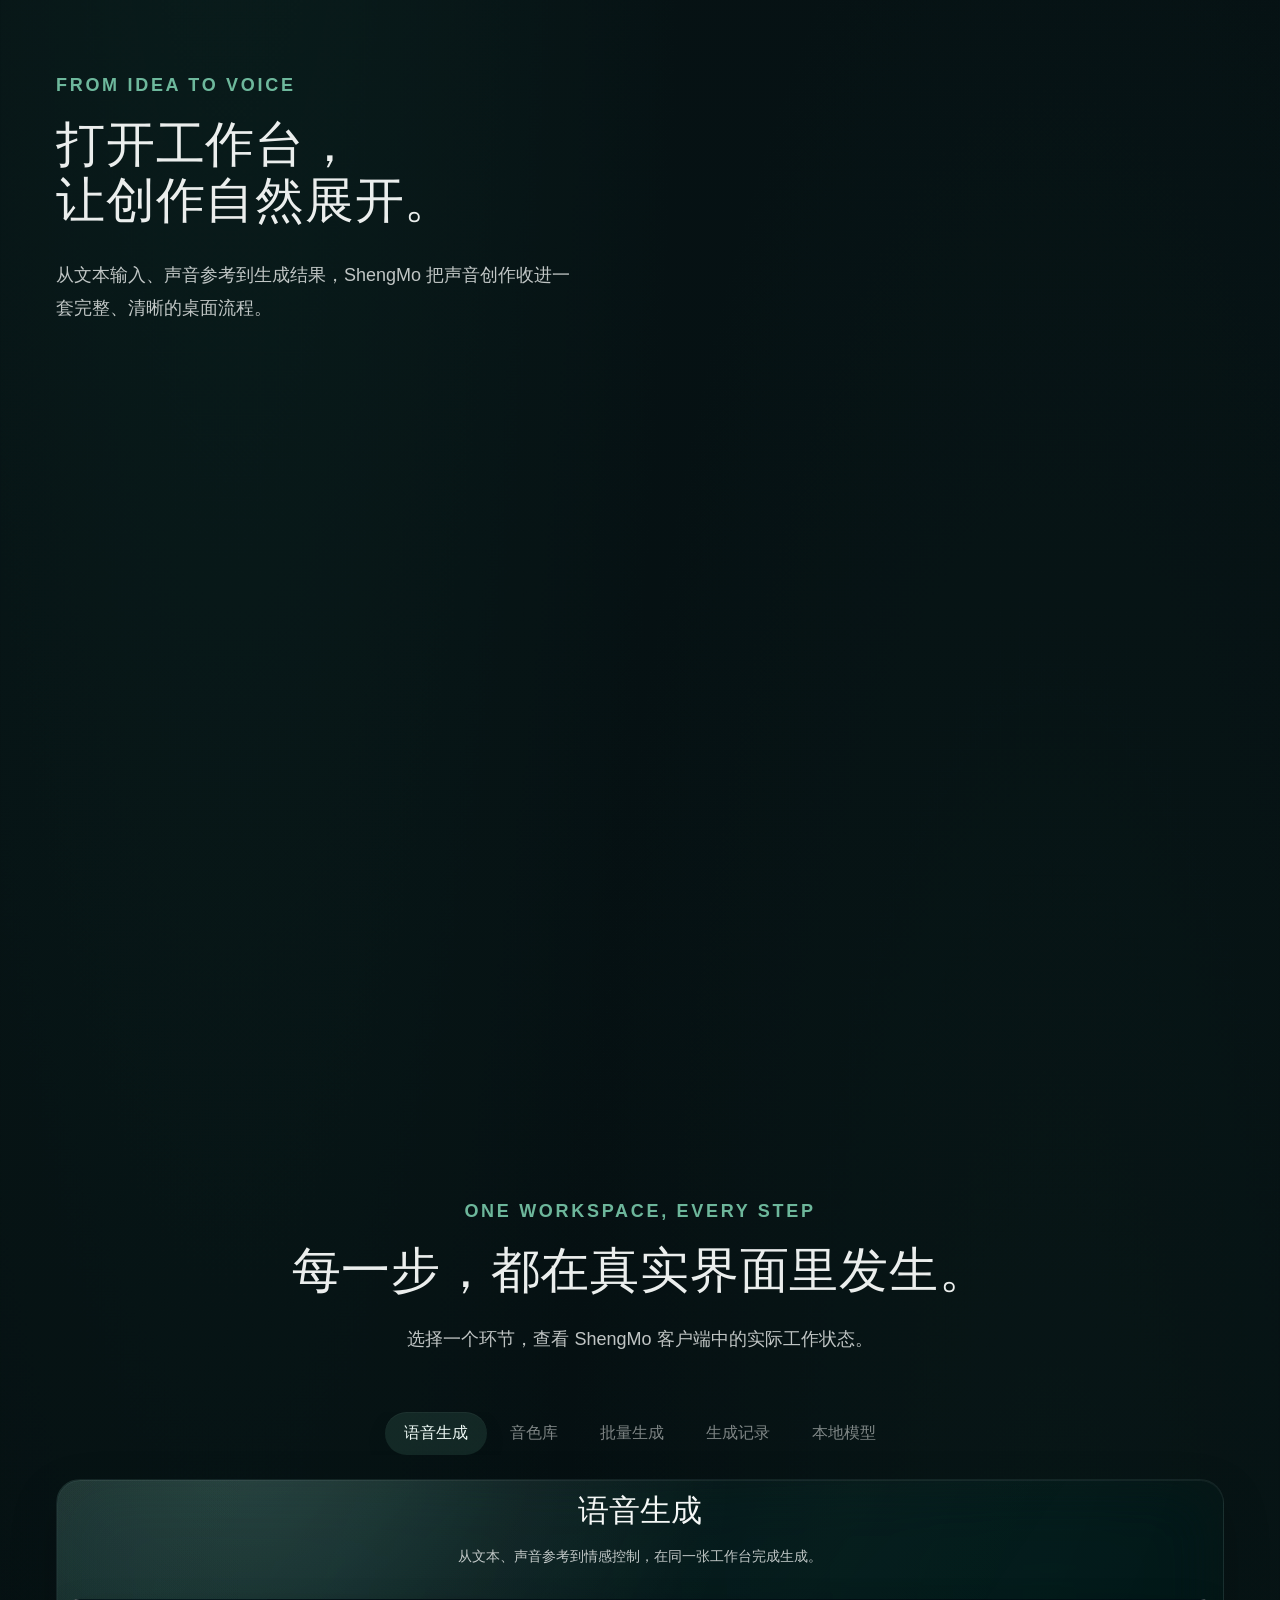
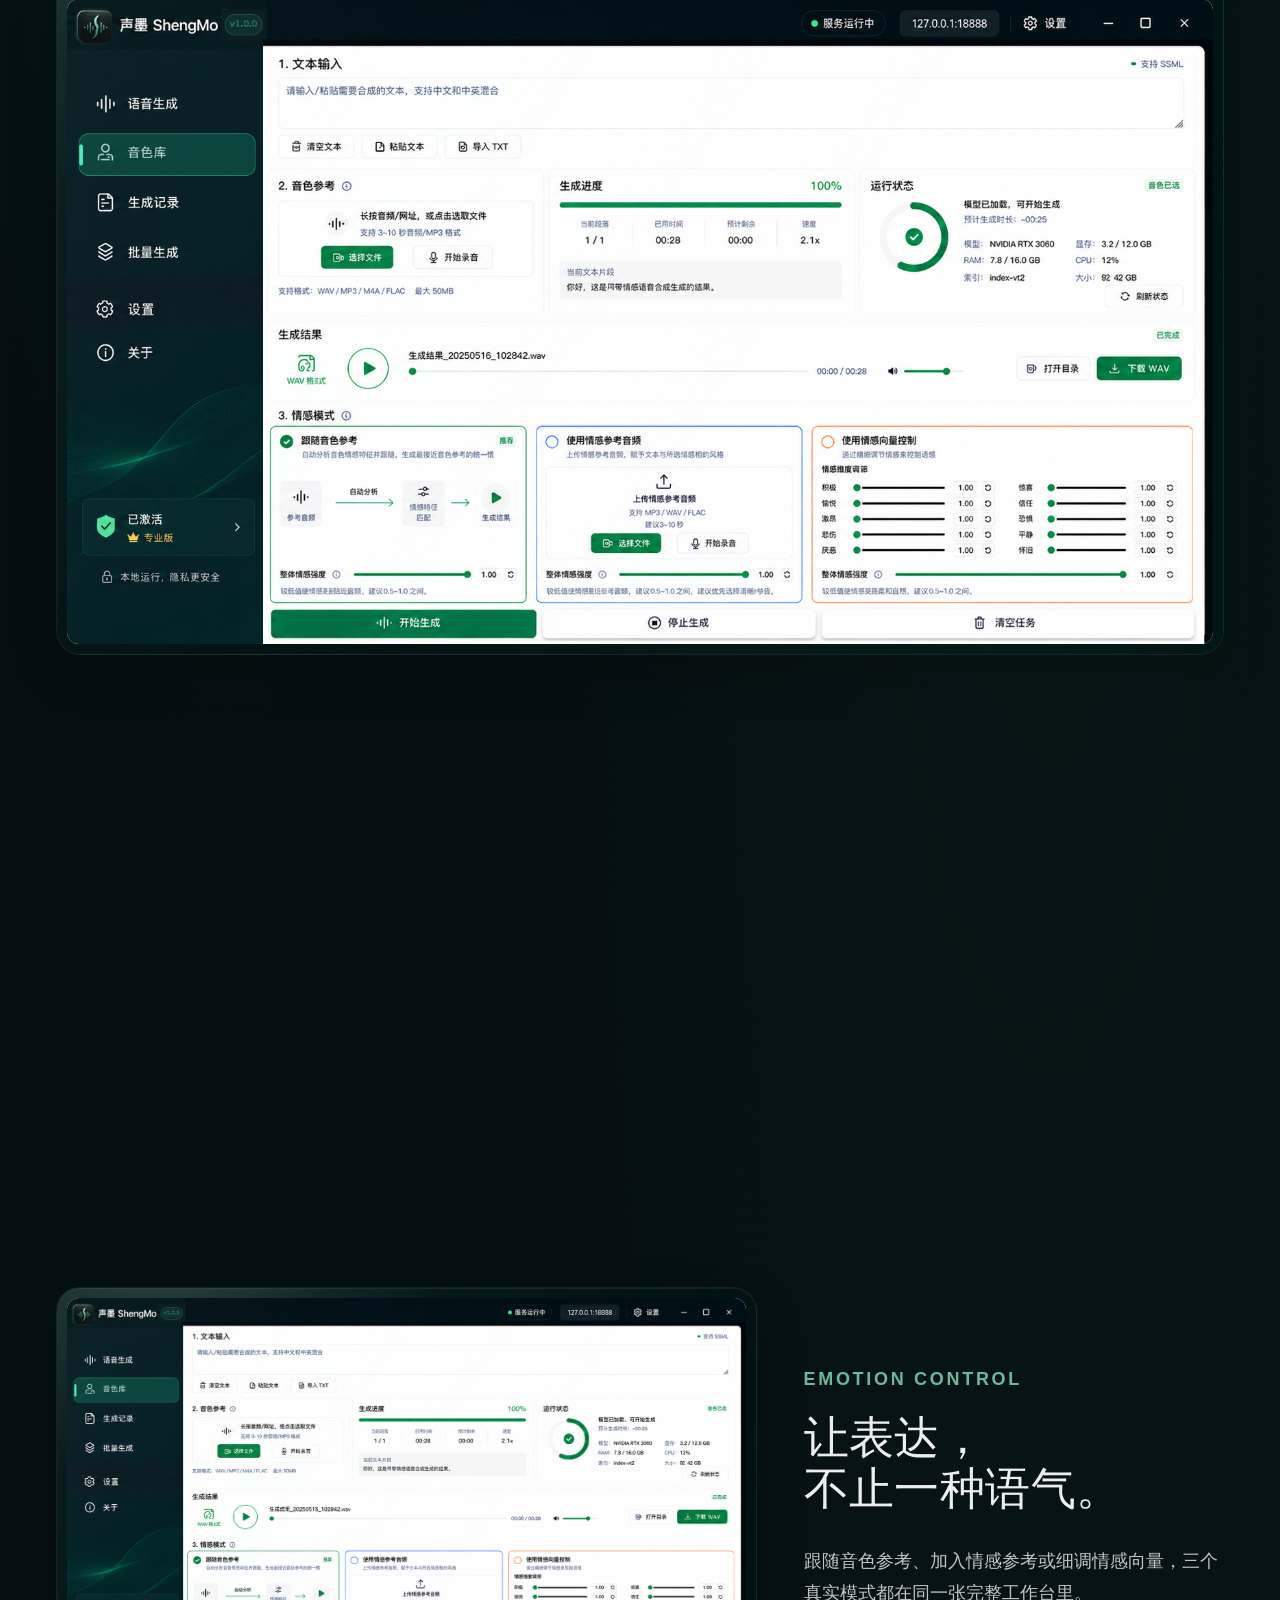
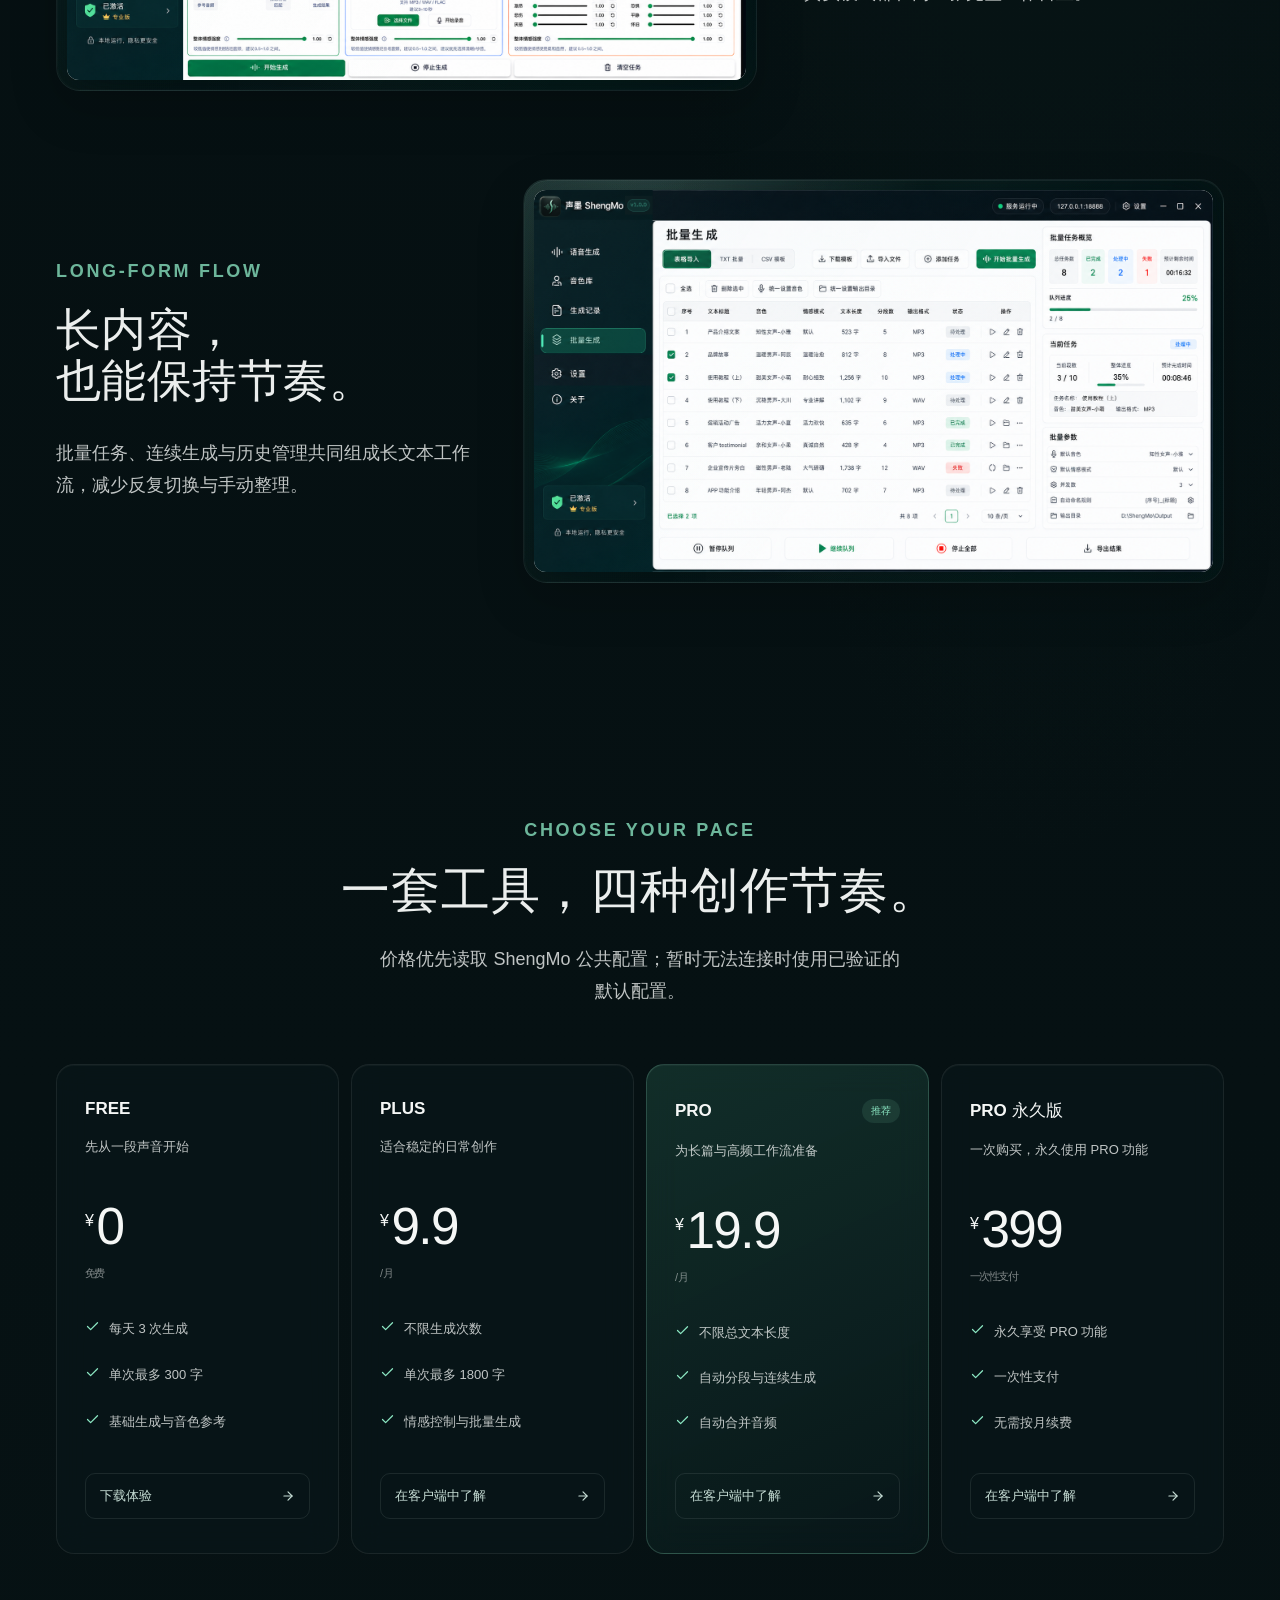
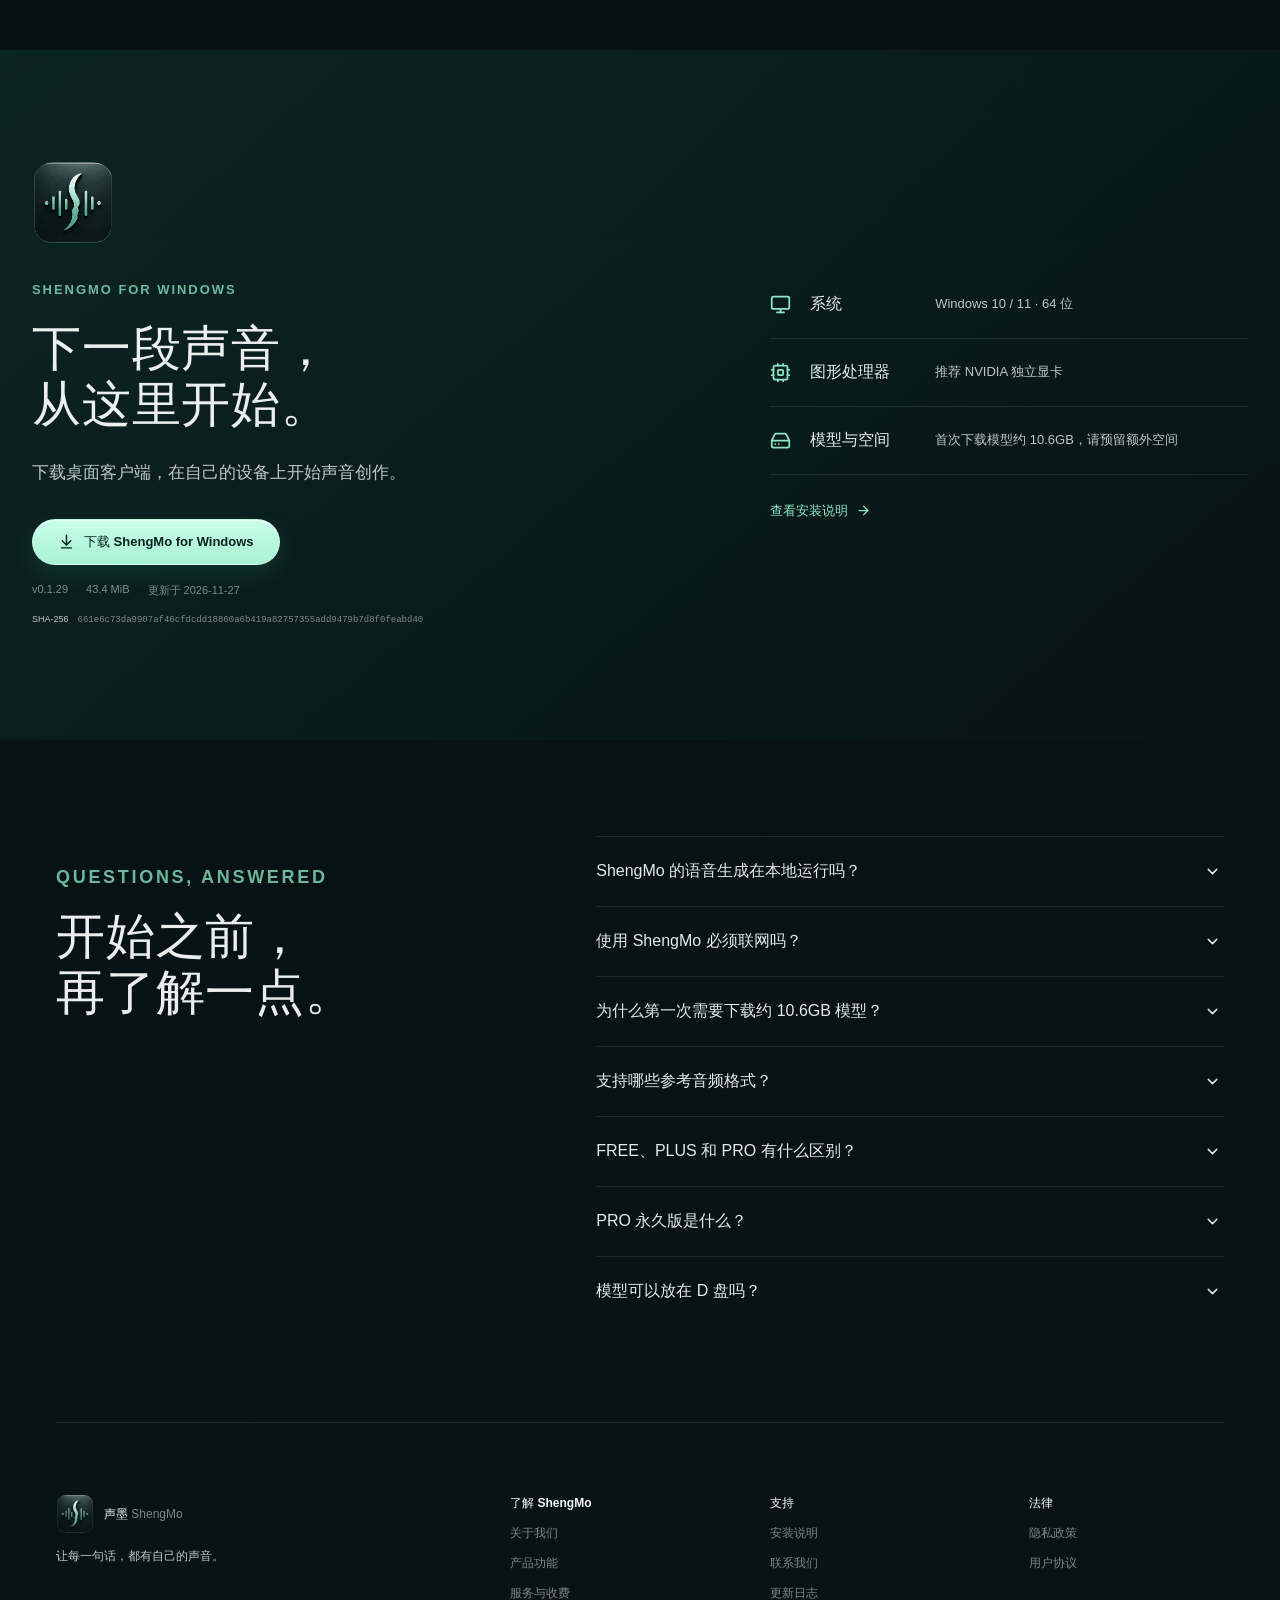
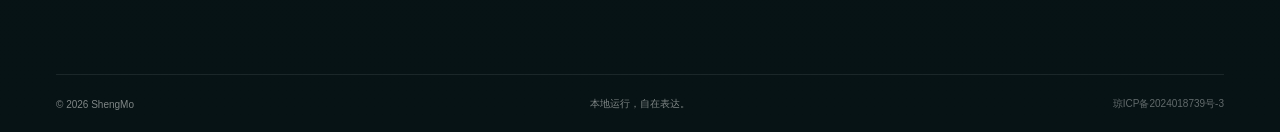
==== commit 78a4ed69: "Publish ShengMo 0.1.29 Windows download" ====
--- a/index.html
+++ b/index.html
@@ -1,4 +1,4 @@
-<!doctype html><html lang="zh-CN"><head><meta charset="UTF-8"/><meta name="viewport" content="width=device-width,initial-scale=1"/><meta name="theme-color" content="#071416"/><meta name="description" content="ShengMo 声墨 AI 是 Windows 本地 AI 语音生成工作台，提供声音参考、情感控制、长文本与批量工作流。"/><meta name="robots" content="index,follow,max-image-preview:large"/><link rel="canonical" href="https://shengmoai.cn/"/><link rel="icon" href="/assets/brand/logo.png"/><link rel="apple-touch-icon" href="/assets/brand/logo.png"/><link rel="preload" as="image" href="/assets/product-ui/03-语音生成-新.png" fetchpriority="high"/><meta property="og:type" content="website"/><meta property="og:locale" content="zh_CN"/><meta property="og:site_name" content="ShengMo 声墨 AI"/><meta property="og:title" content="ShengMo 声墨 AI｜本地 AI 语音生成工作台"/><meta property="og:description" content="让声音成为你的创作能力。声音参考、情感控制与长文本工作流，主要在本地设备完成。"/><meta property="og:url" content="https://shengmoai.cn/"/><meta property="og:image" content="https://shengmoai.cn/assets/brand/splash-screen-reference.png"/><meta name="twitter:card" content="summary_large_image"/><meta name="twitter:title" content="ShengMo 声墨 AI｜本地 AI 语音生成工作台"/><meta name="twitter:description" content="声音参考、情感控制与长文本工作流，主要在本地设备完成。"/><meta name="twitter:image" content="https://shengmoai.cn/assets/brand/splash-screen-reference.png"/><script type="application/ld+json">{"@context":"https://schema.org","@type":"SoftwareApplication","name":"ShengMo 声墨 AI","applicationCategory":"MultimediaApplication","operatingSystem":"Windows 10, Windows 11","description":"Windows 本地 AI 语音生成工作台，提供声音参考、情感控制、长文本与批量工作流。","url":"https://shengmoai.cn/","softwareVersion":"0.1.28"}</script><style>.static-fallback{max-width:1080px;margin:0 auto;padding:48px 24px 80px;color:#e9f4f1;font:16px/1.8 system-ui,sans-serif}.static-fallback nav{display:flex;gap:20px;flex-wrap:wrap;margin-bottom:64px}.static-fallback a{color:#83e3c0}.static-fallback h1{font-size:clamp(36px,6vw,72px);line-height:1.08}.static-fallback h2{margin-top:48px}.static-fallback p{max-width:760px;color:#b7c8c3}@media(max-width:600px){.static-fallback{padding:28px 18px 60px}.static-fallback nav{margin-bottom:42px}}</style><title>ShengMo 声墨 AI｜本地 AI 语音生成工作台</title>  <script type="module" crossorigin src="/assets/index-rc121-29d5640b2573.js"></script>
+<!doctype html><html lang="zh-CN"><head><meta charset="UTF-8"/><meta name="viewport" content="width=device-width,initial-scale=1"/><meta name="theme-color" content="#071416"/><meta name="description" content="ShengMo 声墨 AI 是 Windows 本地 AI 语音生成工作台，提供声音参考、情感控制、长文本与批量工作流。"/><meta name="robots" content="index,follow,max-image-preview:large"/><link rel="canonical" href="https://shengmoai.cn/"/><link rel="icon" href="/assets/brand/logo.png"/><link rel="apple-touch-icon" href="/assets/brand/logo.png"/><link rel="preload" as="image" href="/assets/product-ui/03-语音生成-新.png" fetchpriority="high"/><meta property="og:type" content="website"/><meta property="og:locale" content="zh_CN"/><meta property="og:site_name" content="ShengMo 声墨 AI"/><meta property="og:title" content="ShengMo 声墨 AI｜本地 AI 语音生成工作台"/><meta property="og:description" content="让声音成为你的创作能力。声音参考、情感控制与长文本工作流，主要在本地设备完成。"/><meta property="og:url" content="https://shengmoai.cn/"/><meta property="og:image" content="https://shengmoai.cn/assets/brand/splash-screen-reference.png"/><meta name="twitter:card" content="summary_large_image"/><meta name="twitter:title" content="ShengMo 声墨 AI｜本地 AI 语音生成工作台"/><meta name="twitter:description" content="声音参考、情感控制与长文本工作流，主要在本地设备完成。"/><meta name="twitter:image" content="https://shengmoai.cn/assets/brand/splash-screen-reference.png"/><script type="application/ld+json">{"@context":"https://schema.org","@type":"SoftwareApplication","name":"ShengMo 声墨 AI","applicationCategory":"MultimediaApplication","operatingSystem":"Windows 10, Windows 11","description":"Windows 本地 AI 语音生成工作台，提供声音参考、情感控制、长文本与批量工作流。","url":"https://shengmoai.cn/","softwareVersion":"0.1.29"}</script><style>.static-fallback{max-width:1080px;margin:0 auto;padding:48px 24px 80px;color:#e9f4f1;font:16px/1.8 system-ui,sans-serif}.static-fallback nav{display:flex;gap:20px;flex-wrap:wrap;margin-bottom:64px}.static-fallback a{color:#83e3c0}.static-fallback h1{font-size:clamp(36px,6vw,72px);line-height:1.08}.static-fallback h2{margin-top:48px}.static-fallback p{max-width:760px;color:#b7c8c3}@media(max-width:600px){.static-fallback{padding:28px 18px 60px}.static-fallback nav{margin-bottom:42px}}</style><title>ShengMo 声墨 AI｜本地 AI 语音生成工作台</title>  <script type="module" crossorigin src="/assets/index-v0129-8b6110df0490.js"></script>
   <link rel="stylesheet" crossorigin href="/assets/index-GO4AMNdC.css">
-</head><body><div id="root"><main data-static-fallback class="static-fallback"><nav aria-label="主要页面"><a href="/about/">关于我们</a><a href="/features/">产品功能</a><a href="/service/">服务与收费</a><a href="/contact/">联系我们</a><a href="/privacy/">隐私政策</a><a href="/terms/">用户协议</a></nav><h1>ShengMo 声墨 AI</h1><p>ShengMo 是面向 Windows 的本地 AI 语音生成工作台，提供文本与语音生成、声音参考、情感控制、音色库、批量生成、生成记录和本地模型管理。</p><h2>本地优先的声音创作</h2><p>语音推理、参考音频分析与生成结果主要在用户设备本地处理。官网提供真实产品介绍、客户端下载、服务与收费规则、联系渠道和法律政策。</p><p><a href="https://github.com/xiongjinbing/shengmo-releases/releases/download/v0.1.28/ShengMo-Setup-0.1.28-RC121-Release-x64.exe">下载 ShengMo Windows 客户端</a></p></main></div></body></html>
+</head><body><div id="root"><main data-static-fallback class="static-fallback"><nav aria-label="主要页面"><a href="/about/">关于我们</a><a href="/features/">产品功能</a><a href="/service/">服务与收费</a><a href="/contact/">联系我们</a><a href="/privacy/">隐私政策</a><a href="/terms/">用户协议</a></nav><h1>ShengMo 声墨 AI</h1><p>ShengMo 是面向 Windows 的本地 AI 语音生成工作台，提供文本与语音生成、声音参考、情感控制、音色库、批量生成、生成记录和本地模型管理。</p><h2>本地优先的声音创作</h2><p>语音推理、参考音频分析与生成结果主要在用户设备本地处理。官网提供真实产品介绍、客户端下载、服务与收费规则、联系渠道和法律政策。</p><p><a href="https://github.com/xiongjinbing/shengmo-releases/releases/download/v0.1.29/ShengMo-Setup-0.1.29-x64.exe">下载 ShengMo Windows 客户端</a></p></main></div></body></html>
 
